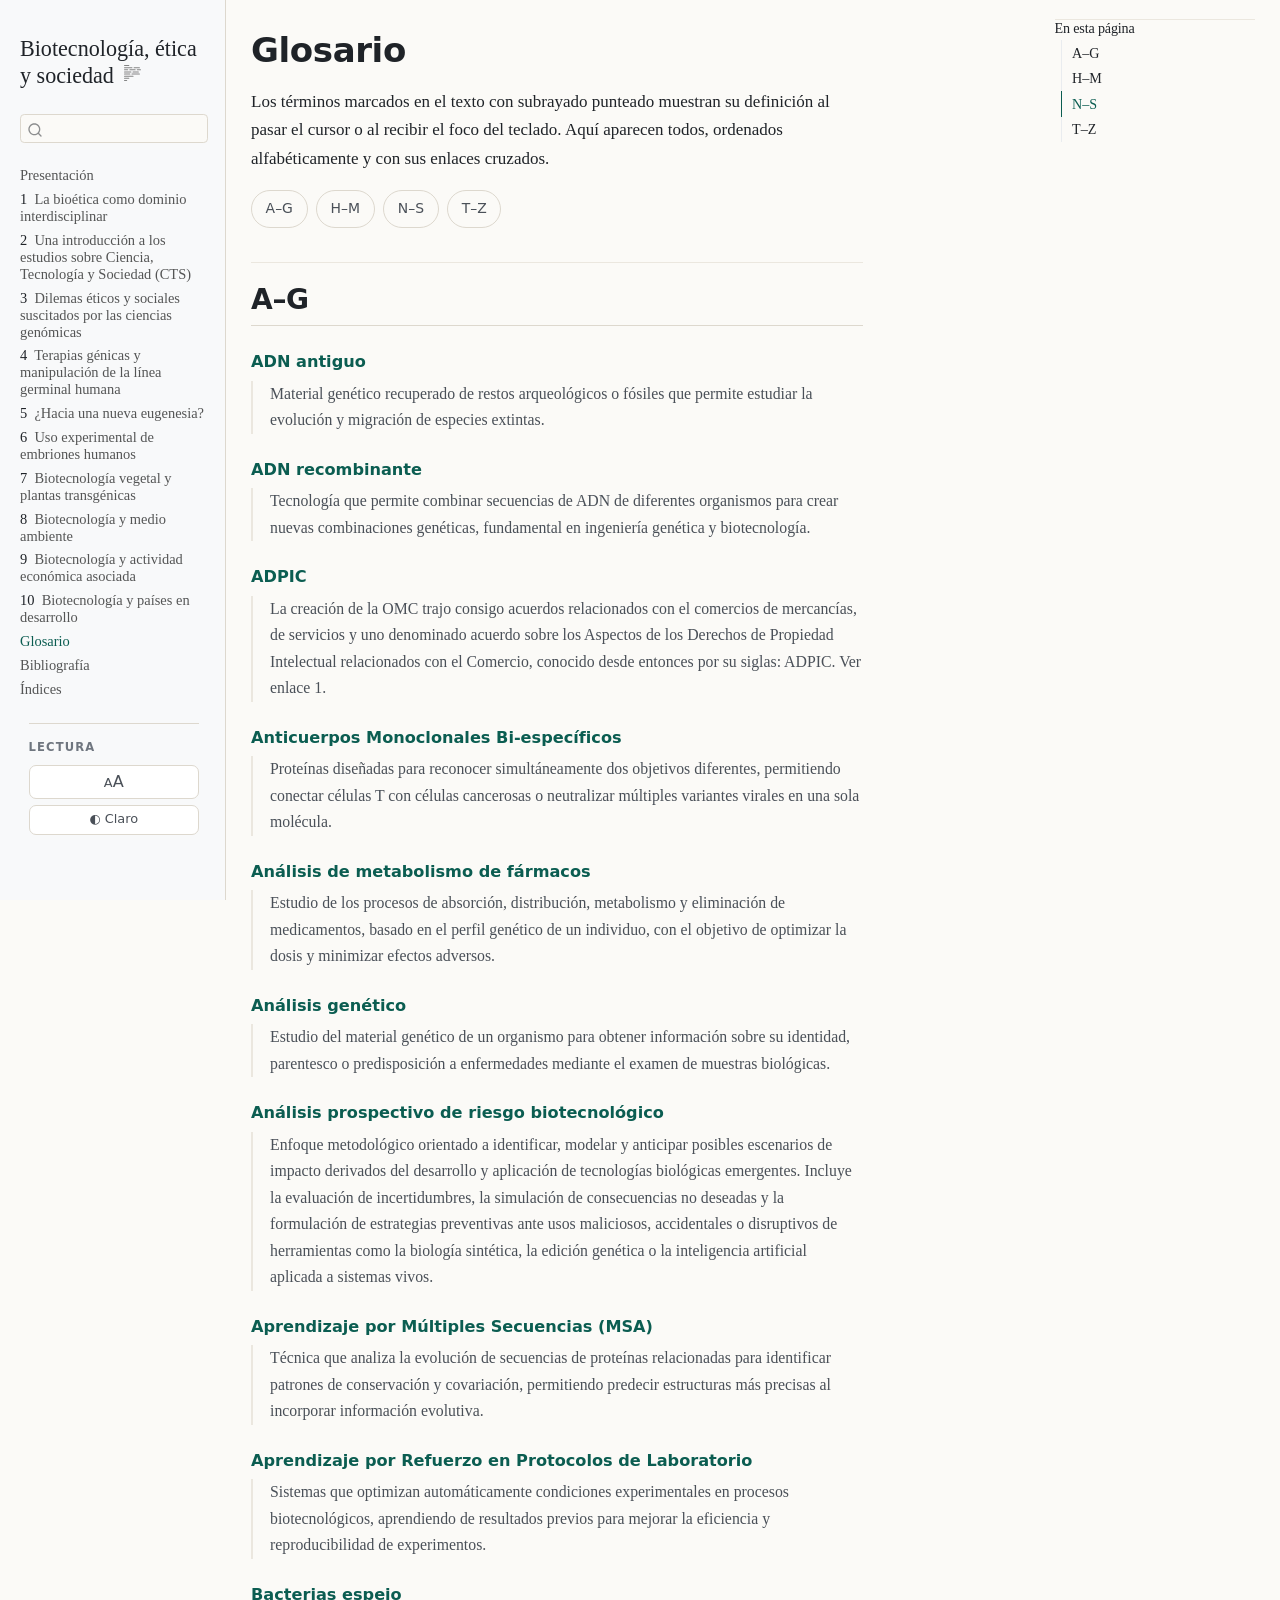
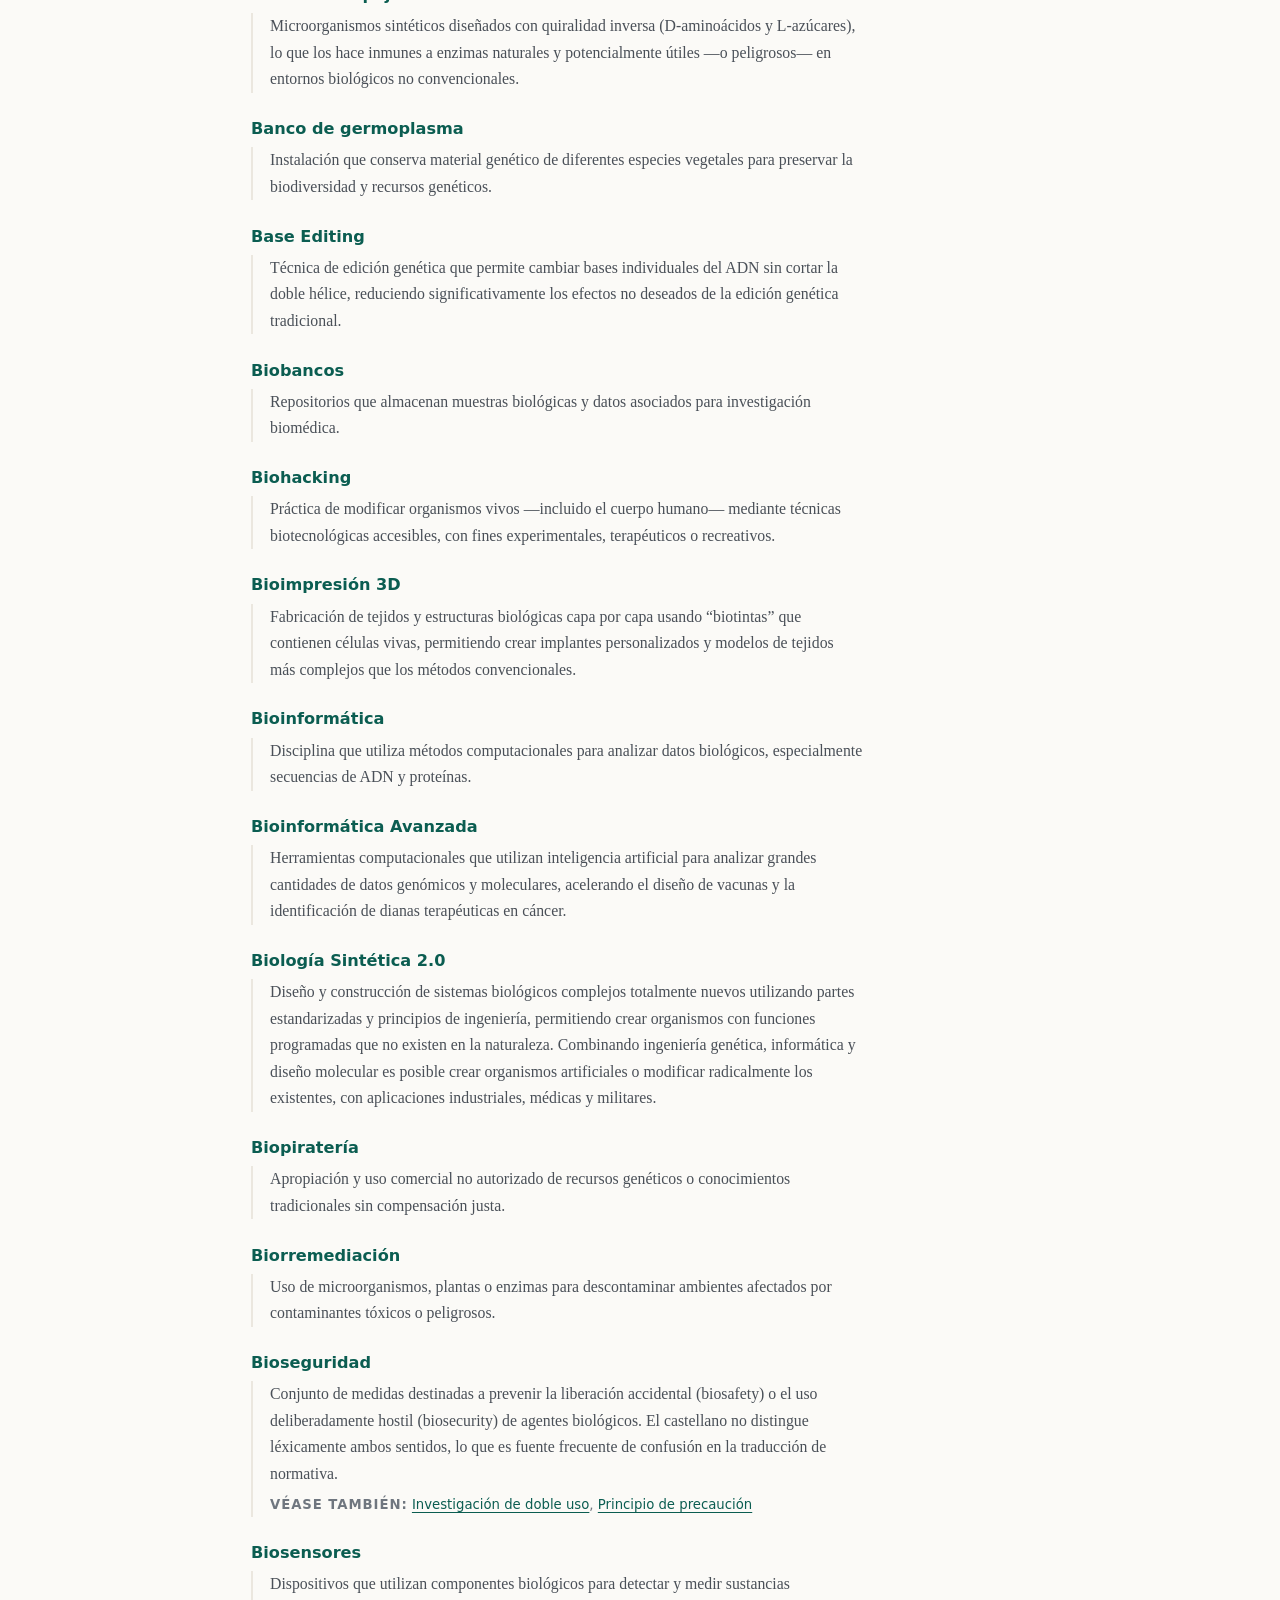
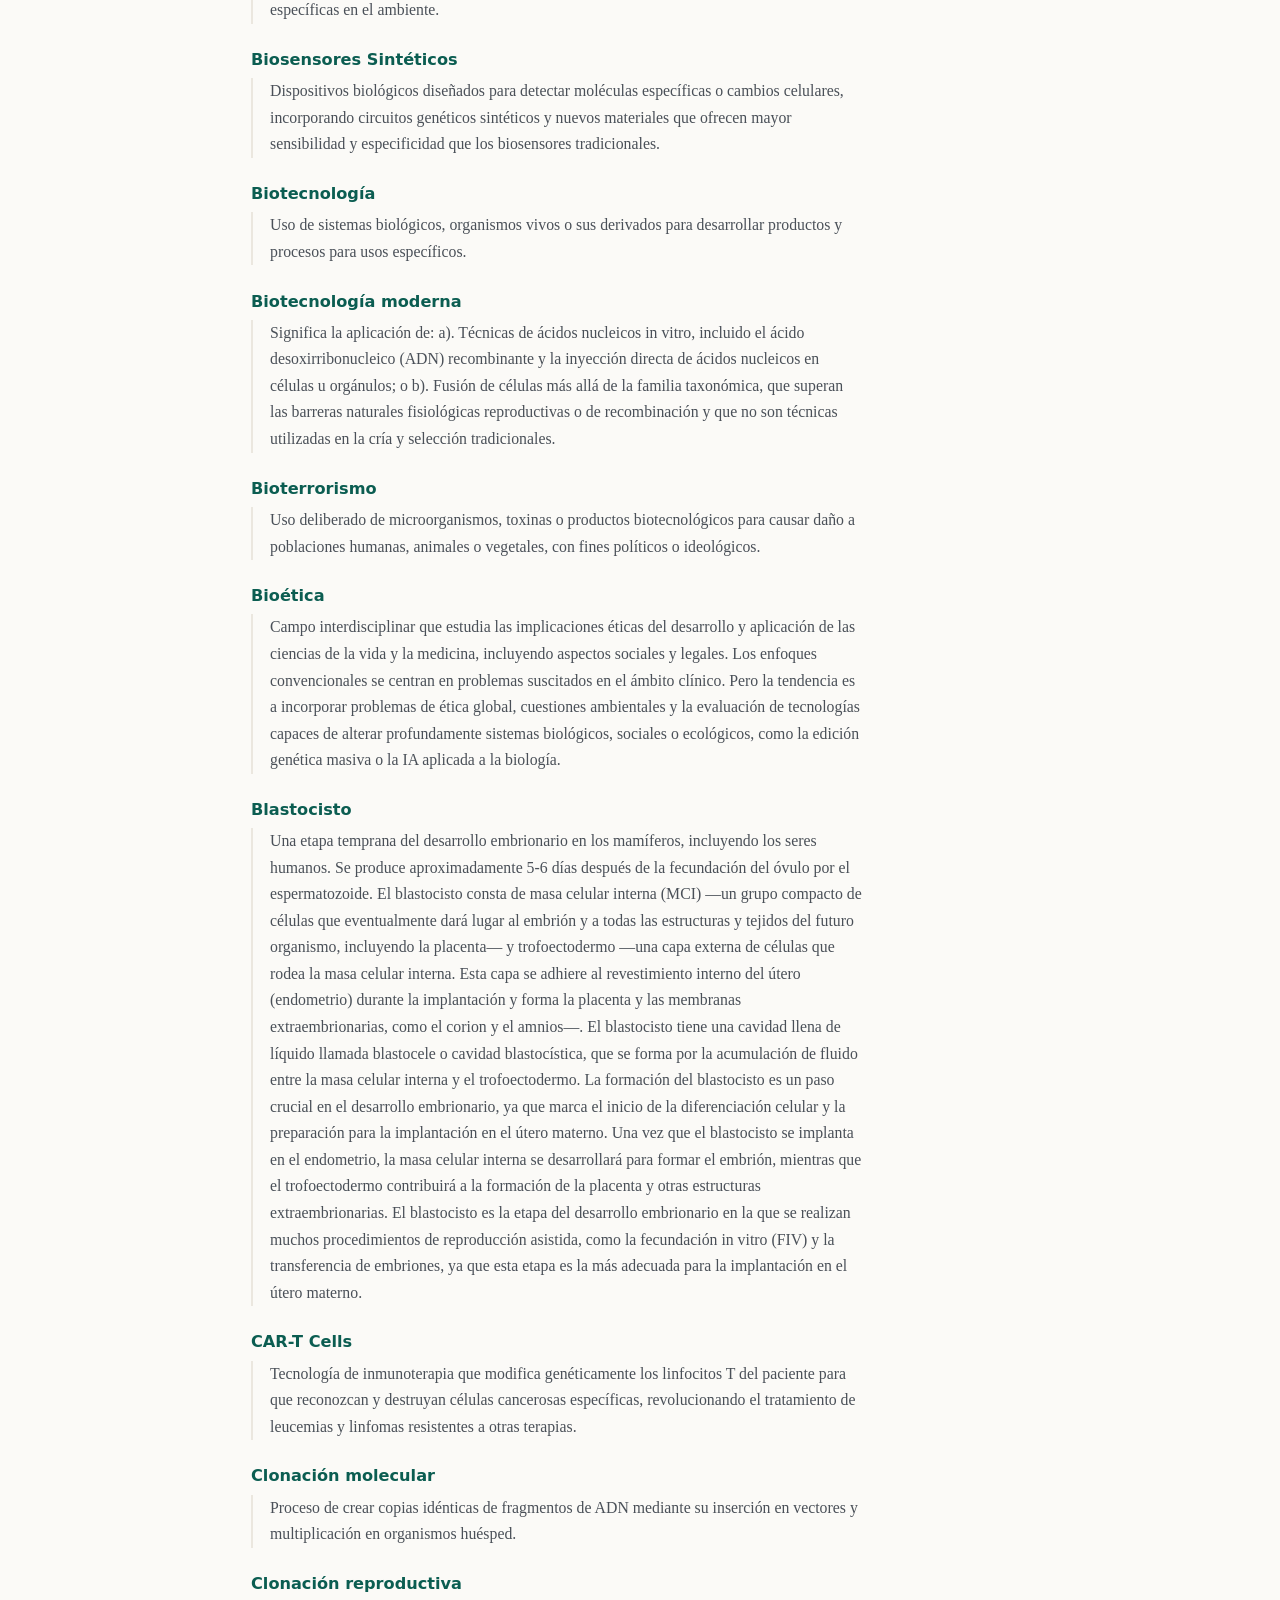
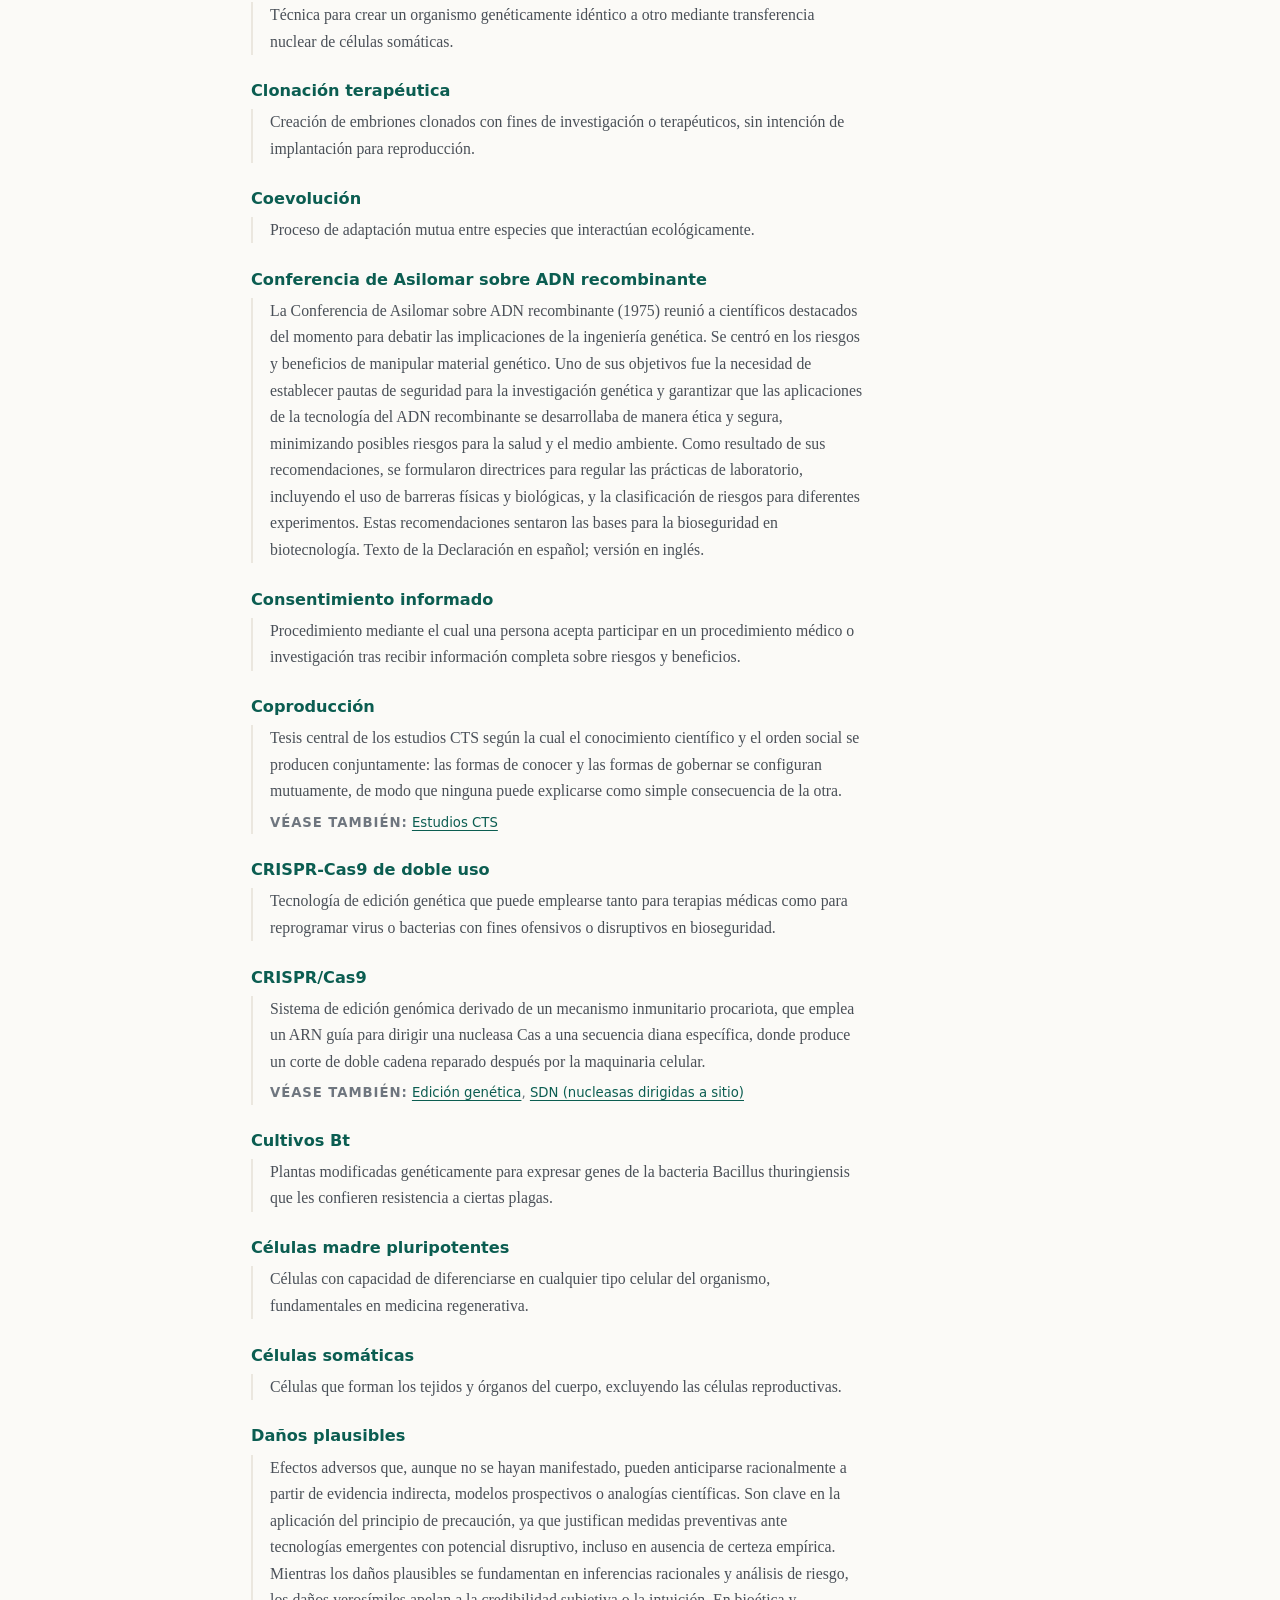
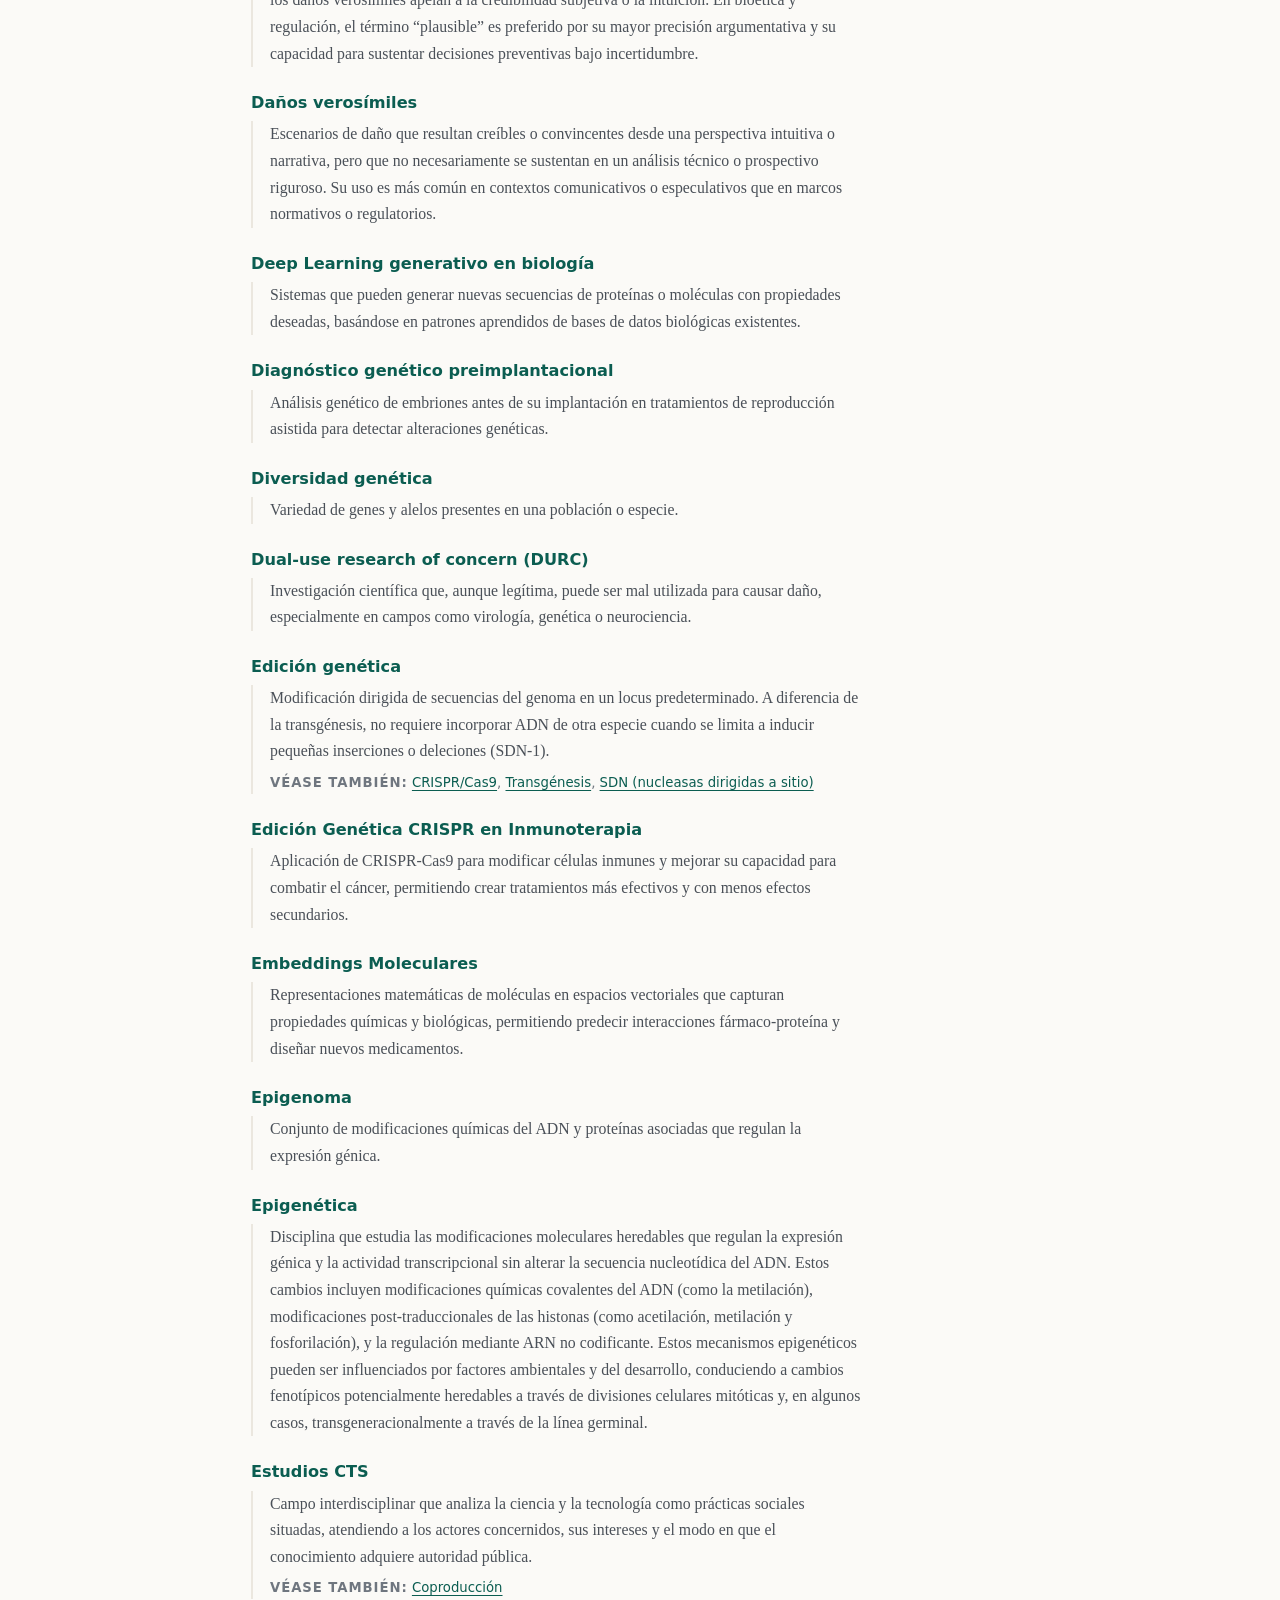
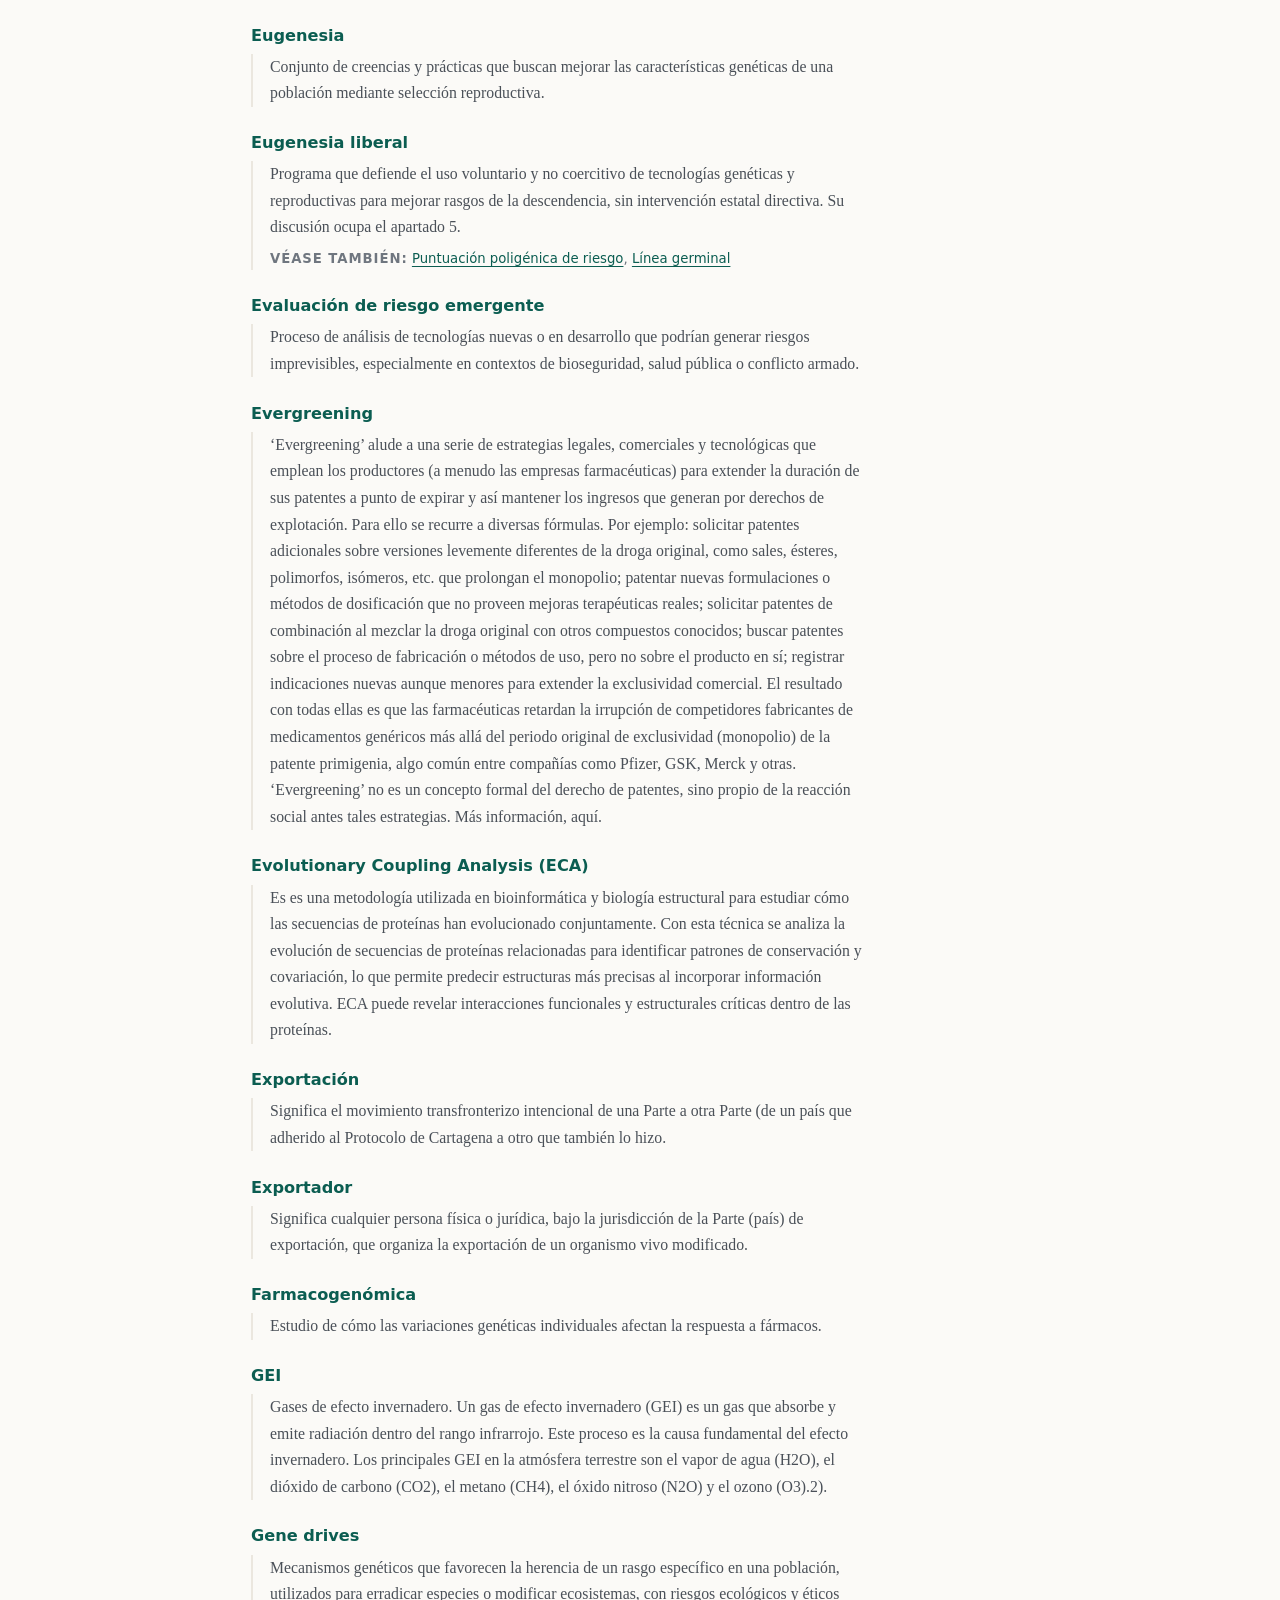
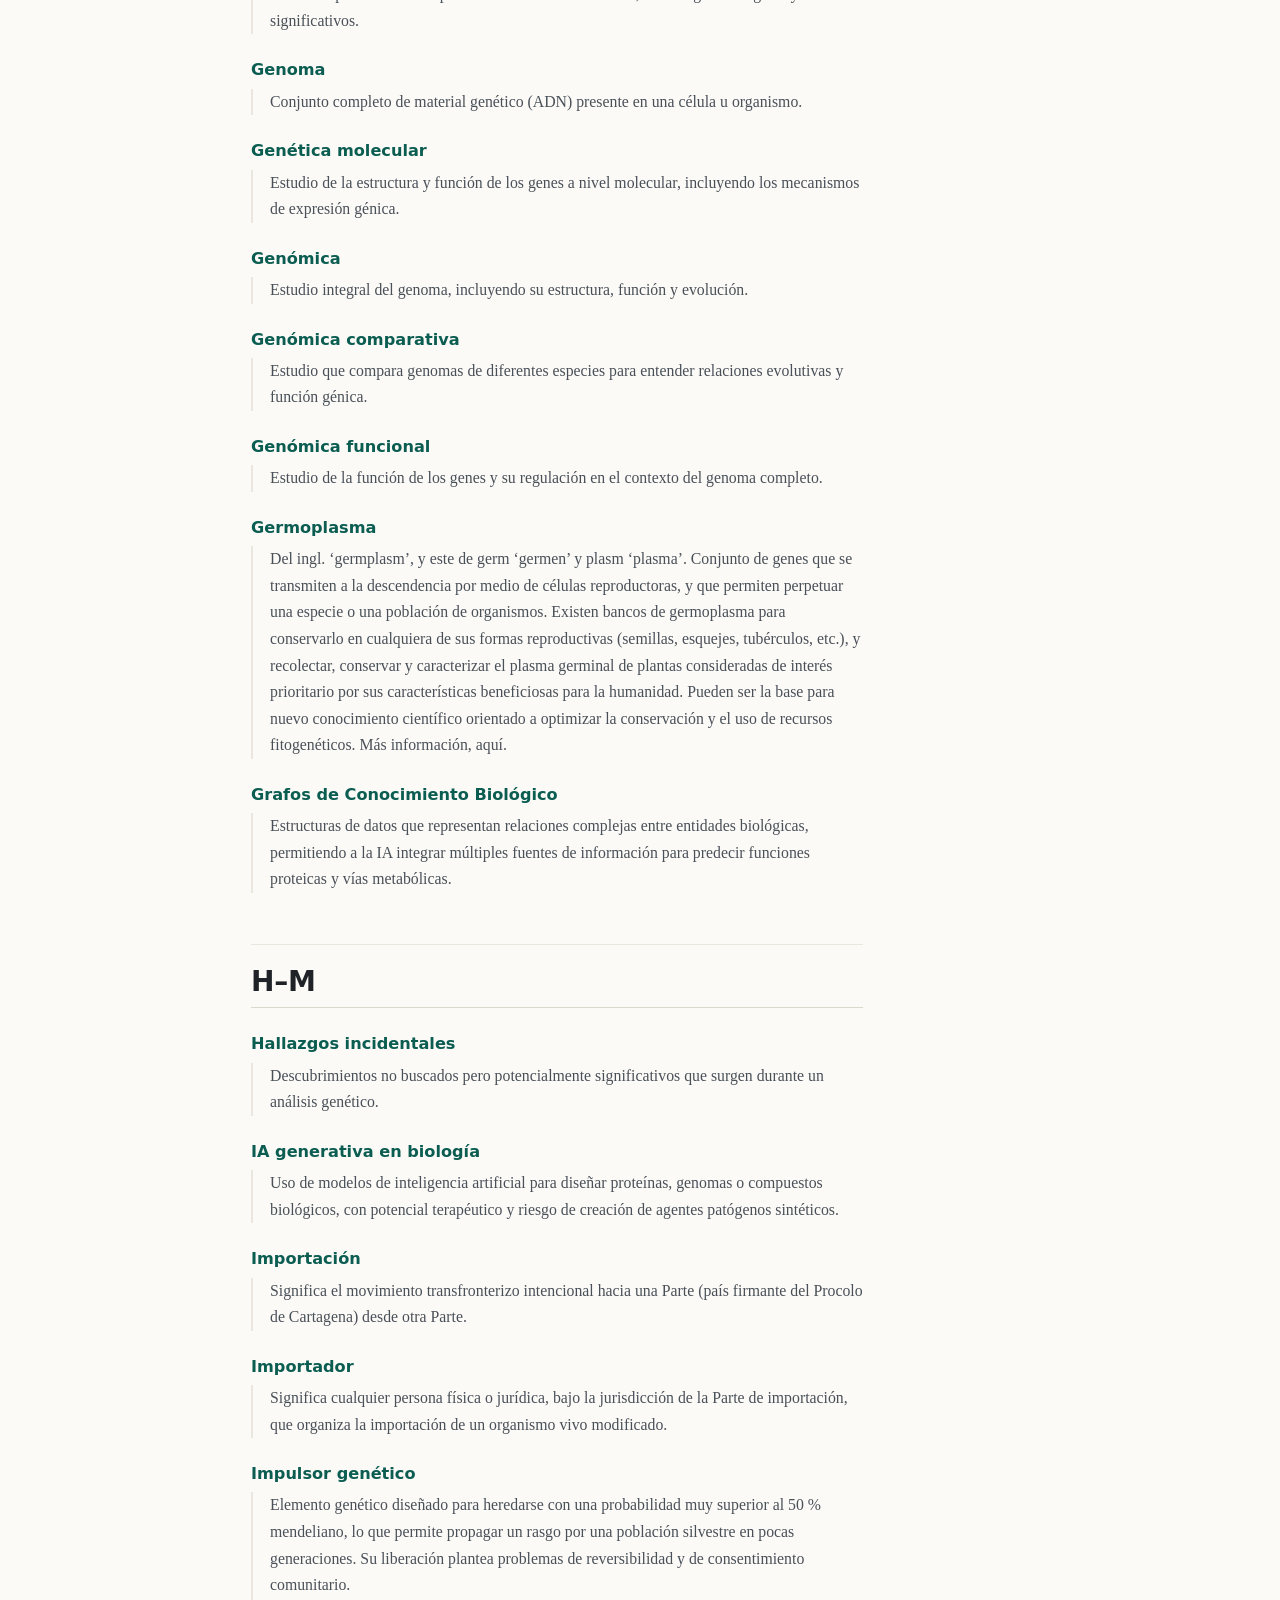
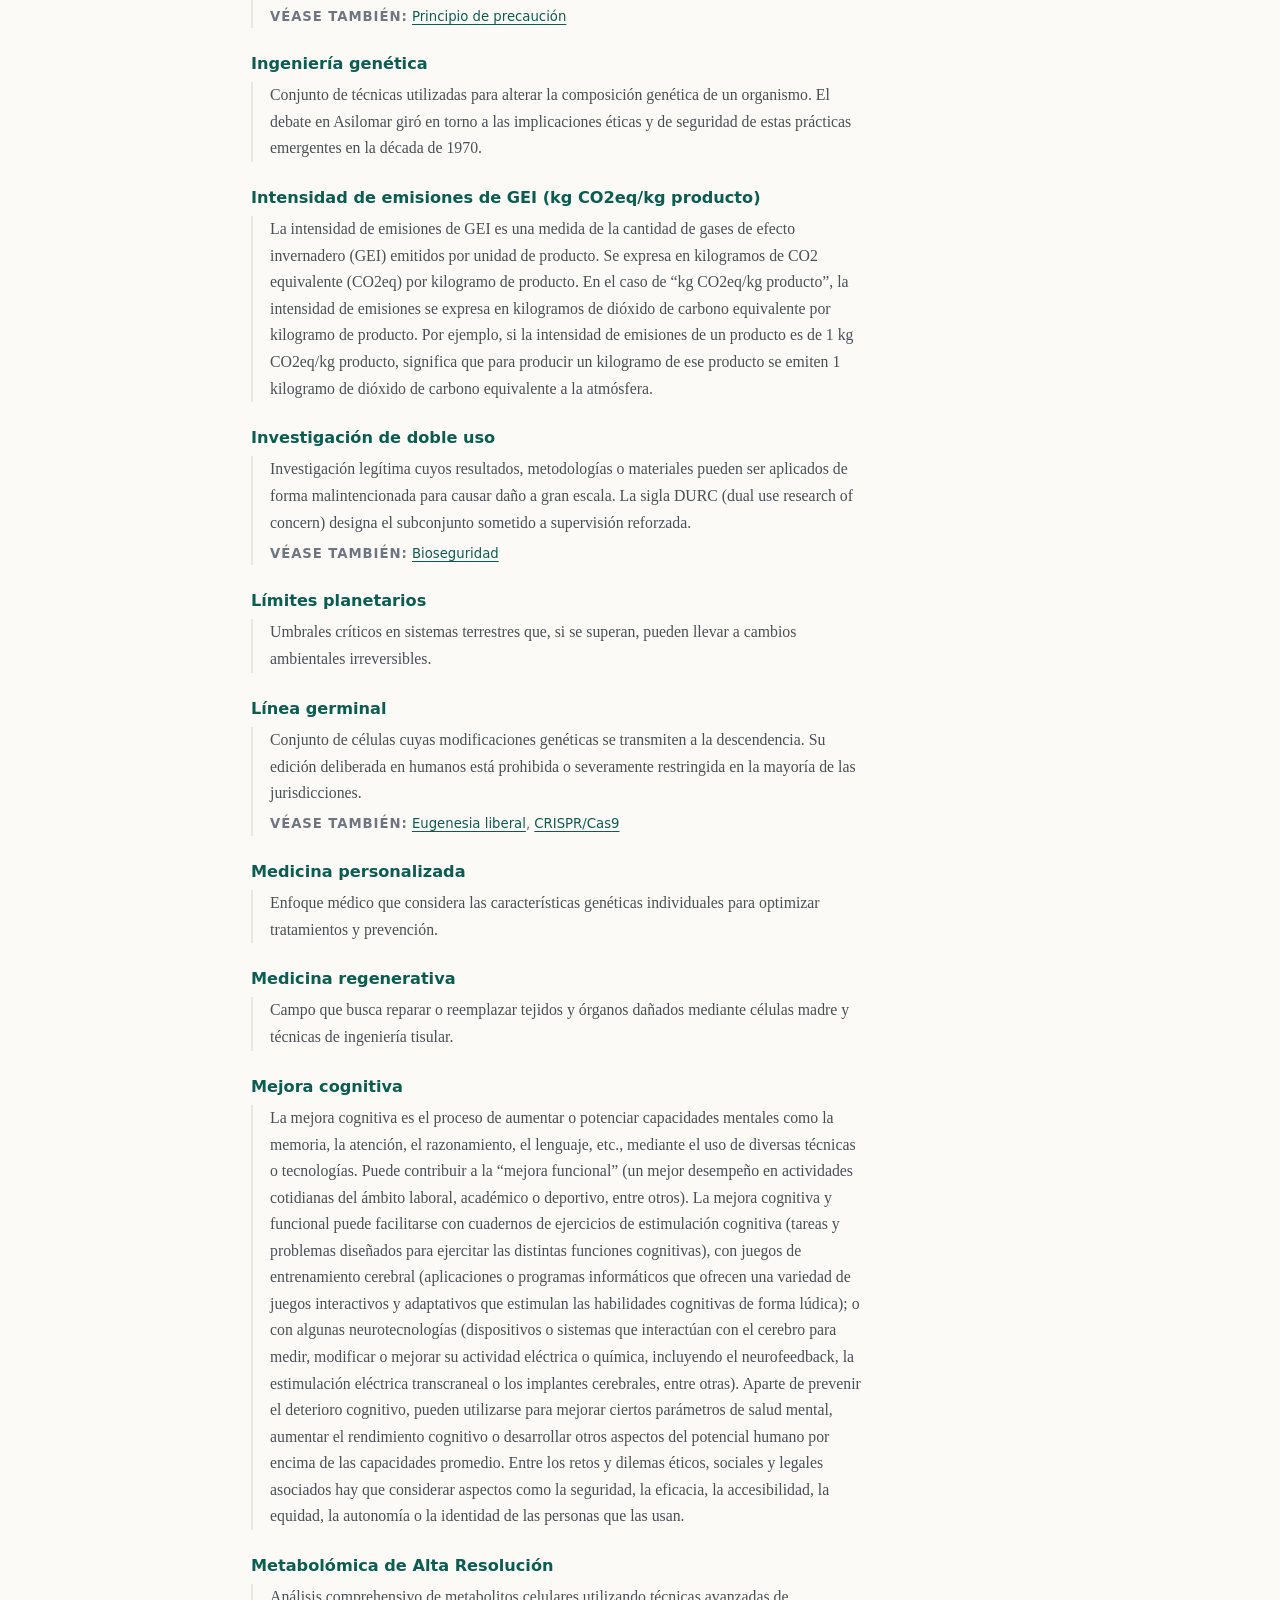
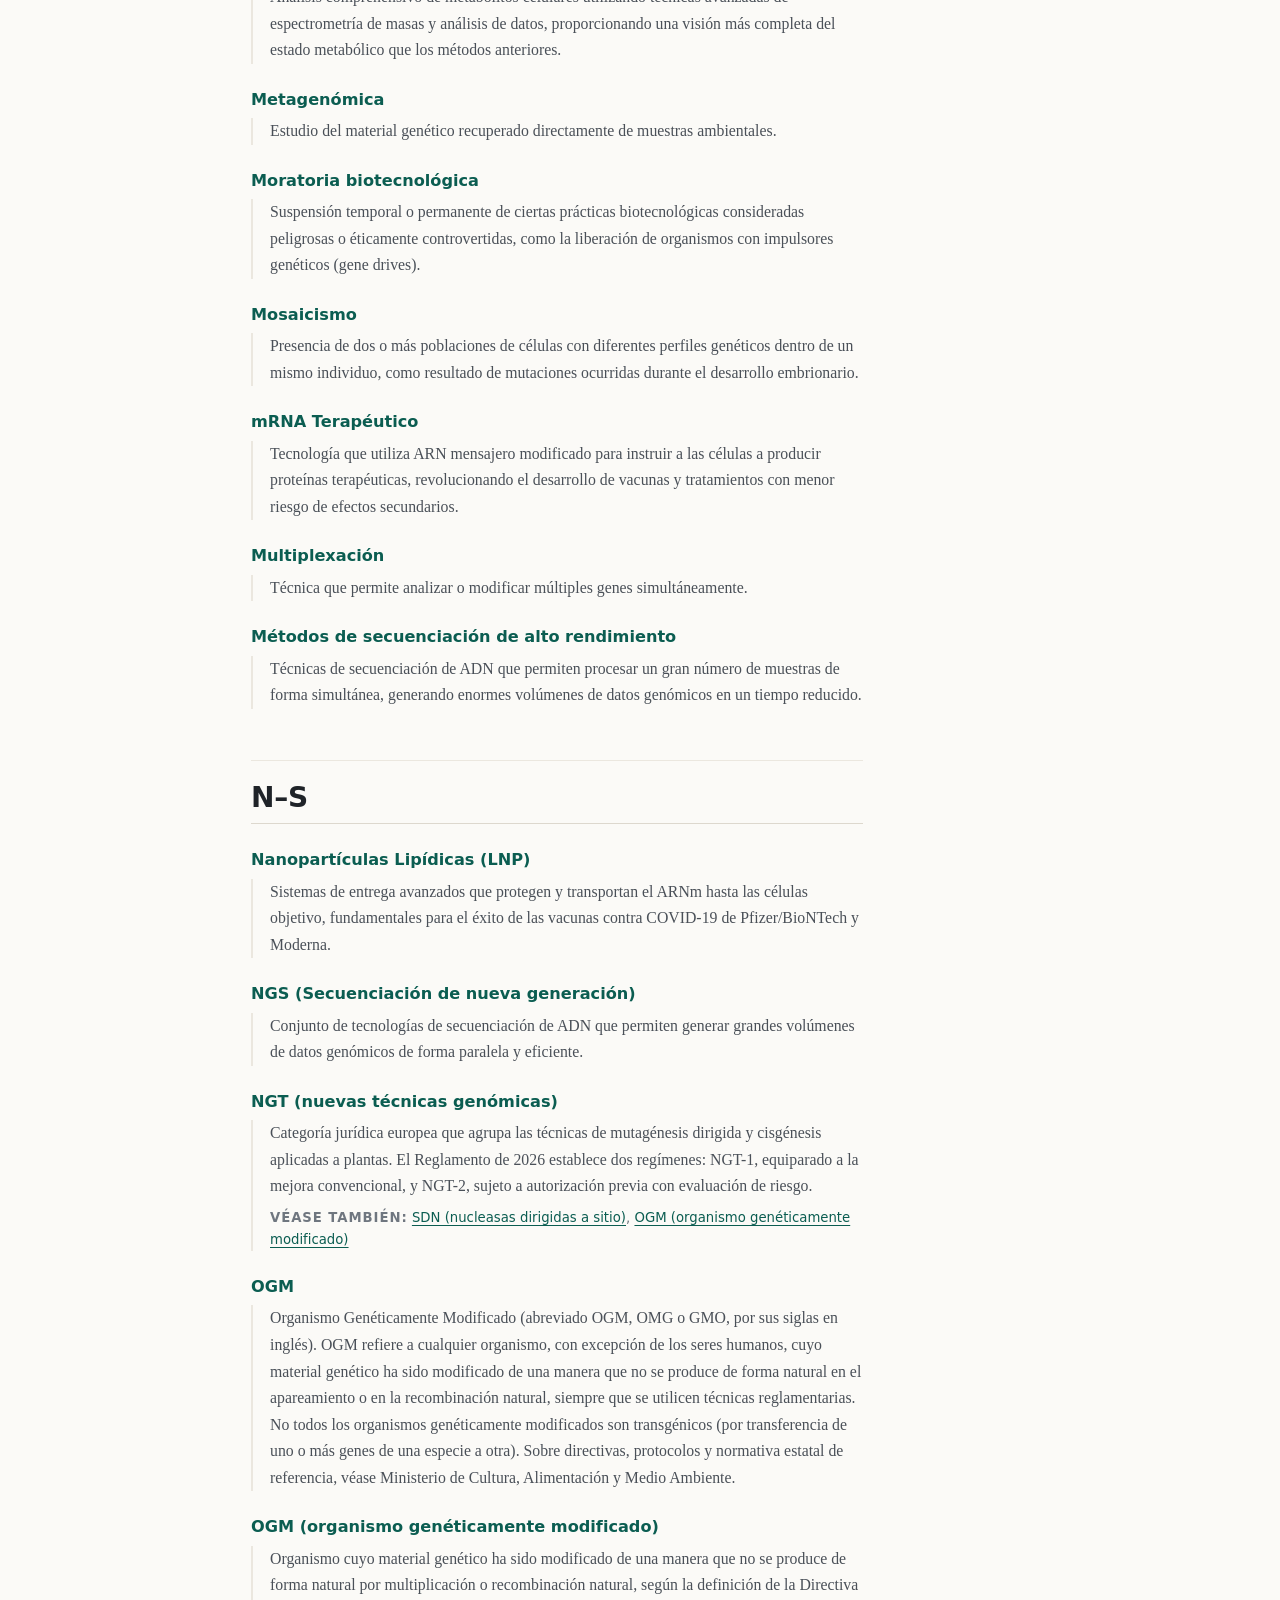
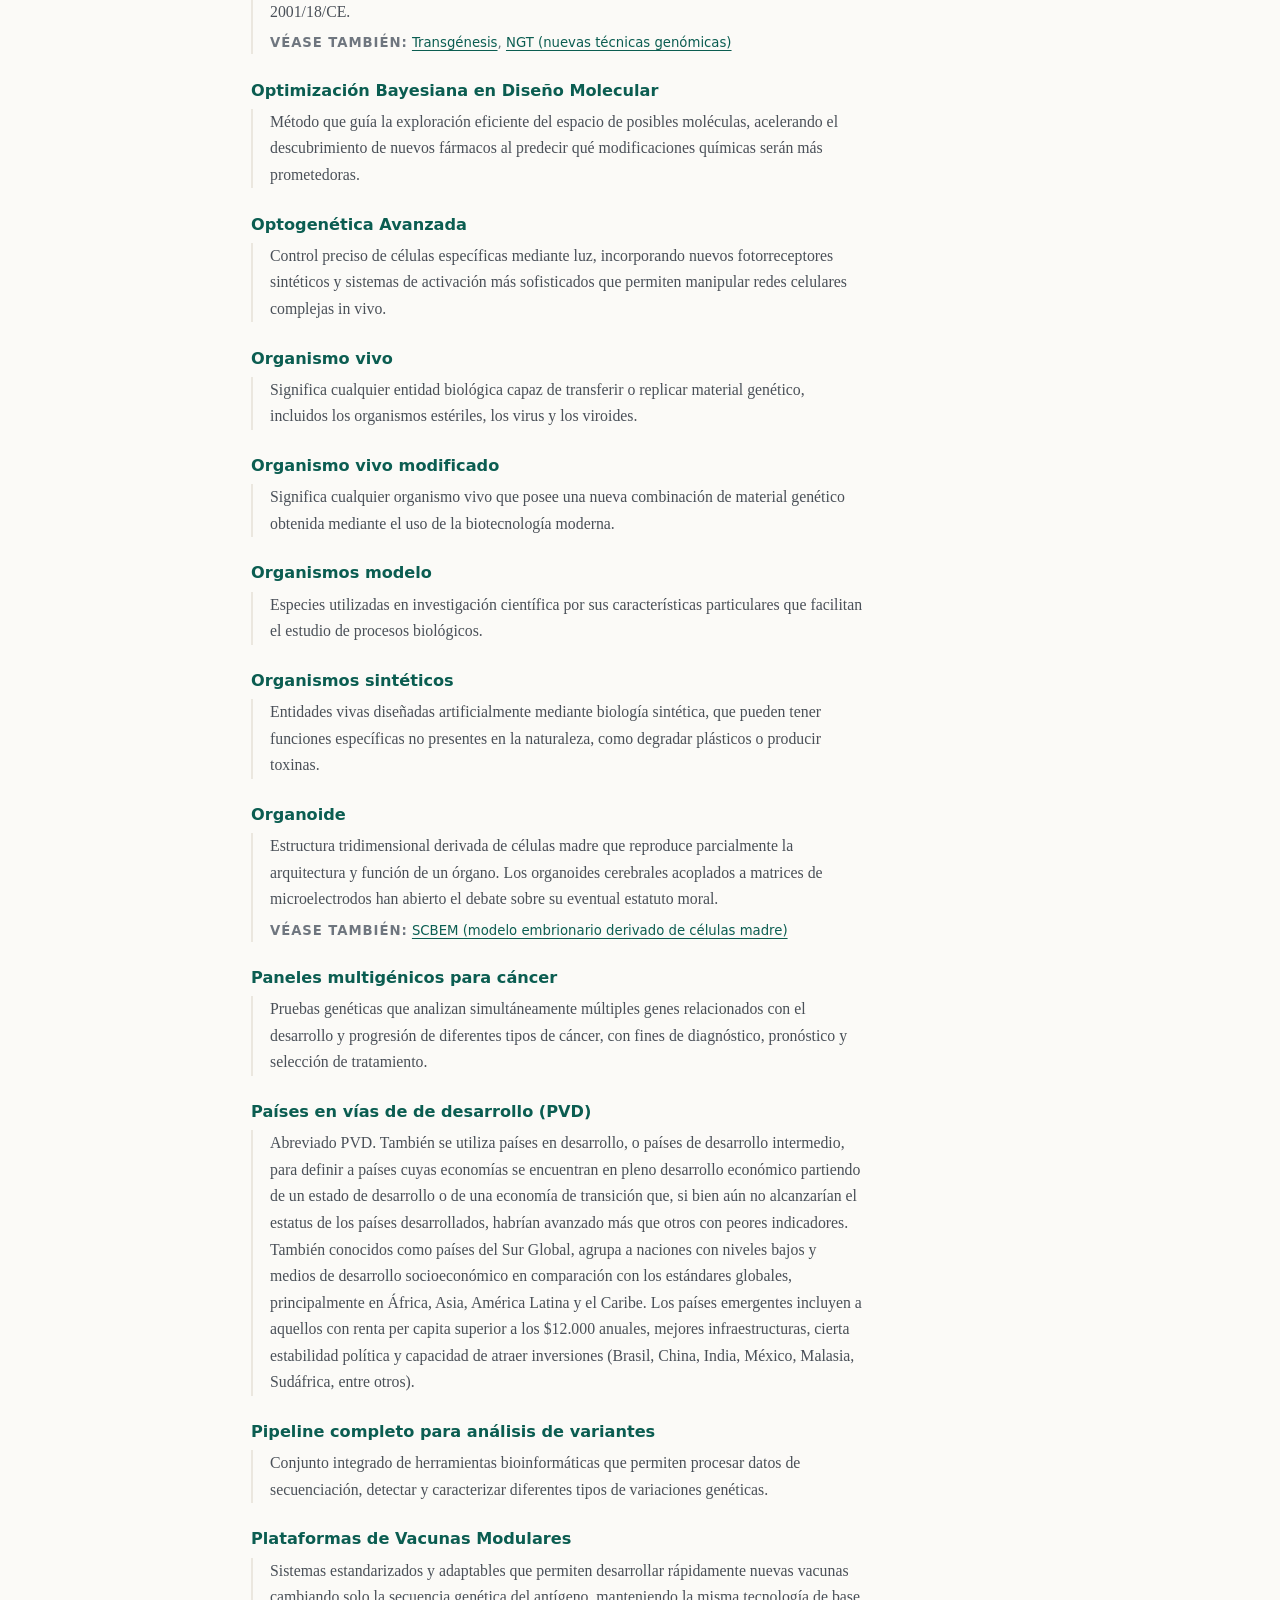
==== 11-glosario.html @ 0b2d71f5 "Add files via upload" ====
<!DOCTYPE html>
<html xmlns="http://www.w3.org/1999/xhtml" lang="es" xml:lang="es"><head>

<meta charset="utf-8">
<meta name="generator" content="quarto-1.8.27">

<meta name="viewport" content="width=device-width, initial-scale=1.0, user-scalable=yes">


<title>Glosario – Biotecnología, ética y sociedad</title>
<style>
code{white-space: pre-wrap;}
span.smallcaps{font-variant: small-caps;}
div.columns{display: flex; gap: min(4vw, 1.5em);}
div.column{flex: auto; overflow-x: auto;}
div.hanging-indent{margin-left: 1.5em; text-indent: -1.5em;}
ul.task-list{list-style: none;}
ul.task-list li input[type="checkbox"] {
  width: 0.8em;
  margin: 0 0.8em 0.2em -1em; /* quarto-specific, see https://github.com/quarto-dev/quarto-cli/issues/4556 */ 
  vertical-align: middle;
}
</style>


<script src="site_libs/quarto-nav/quarto-nav.js"></script>
<script src="site_libs/quarto-nav/headroom.min.js"></script>
<script src="site_libs/clipboard/clipboard.min.js"></script>
<script src="site_libs/quarto-search/autocomplete.umd.js"></script>
<script src="site_libs/quarto-search/fuse.min.js"></script>
<script src="site_libs/quarto-search/quarto-search.js"></script>
<meta name="quarto:offset" content="./">
<link href="./12-bibliografia.html" rel="next">
<link href="./10-paises-desarrollo.html" rel="prev">
<link href="./img/portada.svg" rel="icon" type="image/svg+xml">
<script src="site_libs/quarto-html/quarto.js" type="module"></script>
<script src="site_libs/quarto-html/tabsets/tabsets.js" type="module"></script>
<script src="site_libs/quarto-html/axe/axe-check.js" type="module"></script>
<script src="site_libs/quarto-html/popper.min.js"></script>
<script src="site_libs/quarto-html/tippy.umd.min.js"></script>
<script src="site_libs/quarto-html/anchor.min.js"></script>
<link href="site_libs/quarto-html/tippy.css" rel="stylesheet">
<link href="site_libs/quarto-html/quarto-syntax-highlighting-734bfe885269c4a88ff10b7879bcf292.css" rel="stylesheet" id="quarto-text-highlighting-styles">
<script src="site_libs/bootstrap/bootstrap.min.js"></script>
<link href="site_libs/bootstrap/bootstrap-icons.css" rel="stylesheet">
<link href="site_libs/bootstrap/bootstrap-d90cffeb84e22bdc7cc335a90e736fee.min.css" rel="stylesheet" append-hash="true" id="quarto-bootstrap" data-mode="light">
<script id="quarto-search-options" type="application/json">{
  "location": "sidebar",
  "copy-button": false,
  "collapse-after": 3,
  "panel-placement": "start",
  "type": "textbox",
  "limit": 50,
  "keyboard-shortcut": [
    "f",
    "/",
    "s"
  ],
  "show-item-context": false,
  "language": {
    "search-no-results-text": "No se han encontrado resultados",
    "search-matching-documents-text": "documentos encontrados",
    "search-copy-link-title": "Copiar el enlace en la búsqueda",
    "search-hide-matches-text": "Ocultar resultados adicionales",
    "search-more-match-text": "resultado adicional en este documento",
    "search-more-matches-text": "resultados adicionales en este documento",
    "search-clear-button-title": "Borrar",
    "search-text-placeholder": "",
    "search-detached-cancel-button-title": "Cancelar",
    "search-submit-button-title": "Enviar",
    "search-label": "Buscar"
  }
}</script>
<style>html{ scroll-behavior: smooth; }</style>
<meta name="description" content="Monografía técnica sobre biotecnología, ética y sociedad para estudiantes del Máster Universitario en Biotecnología.">
<meta name="color-scheme" content="light dark">


</head>

<body class="nav-sidebar docked quarto-light">

<div id="quarto-search-results"></div>
  <header id="quarto-header" class="headroom fixed-top">
  <nav class="quarto-secondary-nav">
    <div class="container-fluid d-flex">
      <button type="button" class="quarto-btn-toggle btn" data-bs-toggle="collapse" role="button" data-bs-target=".quarto-sidebar-collapse-item" aria-controls="quarto-sidebar" aria-expanded="false" aria-label="Alternar barra lateral" onclick="if (window.quartoToggleHeadroom) { window.quartoToggleHeadroom(); }">
        <i class="bi bi-layout-text-sidebar-reverse"></i>
      </button>
        <nav class="quarto-page-breadcrumbs" aria-label="breadcrumb"><ol class="breadcrumb"><li class="breadcrumb-item"><a href="./11-glosario.html">Glosario</a></li></ol></nav>
        <a class="flex-grow-1" role="navigation" data-bs-toggle="collapse" data-bs-target=".quarto-sidebar-collapse-item" aria-controls="quarto-sidebar" aria-expanded="false" aria-label="Alternar barra lateral" onclick="if (window.quartoToggleHeadroom) { window.quartoToggleHeadroom(); }">      
        </a>
      <button type="button" class="btn quarto-search-button" aria-label="Buscar" onclick="window.quartoOpenSearch();">
        <i class="bi bi-search"></i>
      </button>
    </div>
  </nav>
</header>
<!-- content -->
<div id="quarto-content" class="quarto-container page-columns page-rows-contents page-layout-article">
<!-- sidebar -->
  <nav id="quarto-sidebar" class="sidebar collapse collapse-horizontal quarto-sidebar-collapse-item sidebar-navigation docked overflow-auto">
    <div class="pt-lg-2 mt-2 text-left sidebar-header">
    <div class="sidebar-title mb-0 py-0">
      <a href="./">Biotecnología, ética y sociedad</a> 
        <div class="sidebar-tools-main">
  <a href="" class="quarto-reader-toggle quarto-navigation-tool px-1" onclick="window.quartoToggleReader(); return false;" title="Alternar modo lector">
  <div class="quarto-reader-toggle-btn">
  <i class="bi"></i>
  </div>
</a>
</div>
    </div>
      </div>
        <div class="mt-2 flex-shrink-0 align-items-center">
        <div class="sidebar-search">
        <div id="quarto-search" class="" title="Buscar"></div>
        </div>
        </div>
    <div class="sidebar-menu-container"> 
    <ul class="list-unstyled mt-1">
        <li class="sidebar-item">
  <div class="sidebar-item-container"> 
  <a href="./index.html" class="sidebar-item-text sidebar-link">
 <span class="menu-text">Presentación</span></a>
  </div>
</li>
        <li class="sidebar-item">
  <div class="sidebar-item-container"> 
  <a href="./01-bioetica.html" class="sidebar-item-text sidebar-link">
 <span class="menu-text"><span class="chapter-number">1</span>&nbsp; <span class="chapter-title">La bioética como dominio interdisciplinar</span></span></a>
  </div>
</li>
        <li class="sidebar-item">
  <div class="sidebar-item-container"> 
  <a href="./02-cts.html" class="sidebar-item-text sidebar-link">
 <span class="menu-text"><span class="chapter-number">2</span>&nbsp; <span class="chapter-title">Una introducción a los estudios sobre Ciencia, Tecnología y Sociedad (CTS)</span></span></a>
  </div>
</li>
        <li class="sidebar-item">
  <div class="sidebar-item-container"> 
  <a href="./03-genomica.html" class="sidebar-item-text sidebar-link">
 <span class="menu-text"><span class="chapter-number">3</span>&nbsp; <span class="chapter-title">Dilemas éticos y sociales suscitados por las ciencias genómicas</span></span></a>
  </div>
</li>
        <li class="sidebar-item">
  <div class="sidebar-item-container"> 
  <a href="./04-terapias-genicas.html" class="sidebar-item-text sidebar-link">
 <span class="menu-text"><span class="chapter-number">4</span>&nbsp; <span class="chapter-title">Terapias génicas y manipulación de la línea germinal humana</span></span></a>
  </div>
</li>
        <li class="sidebar-item">
  <div class="sidebar-item-container"> 
  <a href="./05-eugenesia.html" class="sidebar-item-text sidebar-link">
 <span class="menu-text"><span class="chapter-number">5</span>&nbsp; <span class="chapter-title">¿Hacia una nueva eugenesia?</span></span></a>
  </div>
</li>
        <li class="sidebar-item">
  <div class="sidebar-item-container"> 
  <a href="./06-embriones.html" class="sidebar-item-text sidebar-link">
 <span class="menu-text"><span class="chapter-number">6</span>&nbsp; <span class="chapter-title">Uso experimental de embriones humanos</span></span></a>
  </div>
</li>
        <li class="sidebar-item">
  <div class="sidebar-item-container"> 
  <a href="./07-vegetal.html" class="sidebar-item-text sidebar-link">
 <span class="menu-text"><span class="chapter-number">7</span>&nbsp; <span class="chapter-title">Biotecnología vegetal y plantas transgénicas</span></span></a>
  </div>
</li>
        <li class="sidebar-item">
  <div class="sidebar-item-container"> 
  <a href="./08-medio-ambiente.html" class="sidebar-item-text sidebar-link">
 <span class="menu-text"><span class="chapter-number">8</span>&nbsp; <span class="chapter-title">Biotecnología y medio ambiente</span></span></a>
  </div>
</li>
        <li class="sidebar-item">
  <div class="sidebar-item-container"> 
  <a href="./09-economia.html" class="sidebar-item-text sidebar-link">
 <span class="menu-text"><span class="chapter-number">9</span>&nbsp; <span class="chapter-title">Biotecnología y actividad económica asociada</span></span></a>
  </div>
</li>
        <li class="sidebar-item">
  <div class="sidebar-item-container"> 
  <a href="./10-paises-desarrollo.html" class="sidebar-item-text sidebar-link">
 <span class="menu-text"><span class="chapter-number">10</span>&nbsp; <span class="chapter-title">Biotecnología y países en desarrollo</span></span></a>
  </div>
</li>
        <li class="sidebar-item">
  <div class="sidebar-item-container"> 
  <a href="./11-glosario.html" class="sidebar-item-text sidebar-link active">
 <span class="menu-text">Glosario</span></a>
  </div>
</li>
        <li class="sidebar-item">
  <div class="sidebar-item-container"> 
  <a href="./12-bibliografia.html" class="sidebar-item-text sidebar-link">
 <span class="menu-text">Bibliografía</span></a>
  </div>
</li>
        <li class="sidebar-item">
  <div class="sidebar-item-container"> 
  <a href="./13-indices.html" class="sidebar-item-text sidebar-link">
 <span class="menu-text">Índices</span></a>
  </div>
</li>
    </ul>
    </div>
</nav>
<div id="quarto-sidebar-glass" class="quarto-sidebar-collapse-item" data-bs-toggle="collapse" data-bs-target=".quarto-sidebar-collapse-item"></div>
<!-- margin-sidebar -->
    <div id="quarto-margin-sidebar" class="sidebar margin-sidebar">
        <nav id="TOC" role="doc-toc" class="toc-active">
    <h2 id="toc-title">En esta página</h2>
   
  <ul>
  <li><a href="#glos-A-G" id="toc-glos-A-G" class="nav-link active" data-scroll-target="#glos-A-G">A–G</a></li>
  <li><a href="#glos-H-M" id="toc-glos-H-M" class="nav-link" data-scroll-target="#glos-H-M">H–M</a></li>
  <li><a href="#glos-N-S" id="toc-glos-N-S" class="nav-link" data-scroll-target="#glos-N-S">N–S</a></li>
  <li><a href="#glos-T-Z" id="toc-glos-T-Z" class="nav-link" data-scroll-target="#glos-T-Z">T–Z</a></li>
  </ul>
</nav>
    </div>
<!-- main -->
<main class="content" id="quarto-document-content">

<header id="title-block-header" class="quarto-title-block default">
<div class="quarto-title">
<h1 class="title"><span id="sec-glosario" class="quarto-section-identifier">Glosario</span></h1>
</div>



<div class="quarto-title-meta">

    
  
    
  </div>
  


</header>


<p>Los términos marcados en el texto con subrayado punteado muestran su definición al pasar el cursor o al recibir el foco del teclado. Aquí aparecen todos, ordenados alfabéticamente y con sus enlaces cruzados.</p>
<nav class="glosario-nav" aria-label="Índice alfabético del glosario"><a href="#glos-A-G">A–G</a><a href="#glos-H-M">H–M</a><a href="#glos-N-S">N–S</a><a href="#glos-T-Z">T–Z</a></nav>
<section id="glos-A-G" class="level2 unnumbered">
<h2 class="unnumbered anchored" data-anchor-id="glos-A-G">A–G</h2>
<dl class="glosario-lista"><dt id="glos-adn-antiguo">ADN antiguo</dt><dd id="gloss-def-adn-antiguo">Material genético recuperado de restos arqueológicos o fósiles que
permite estudiar la evolución y migración de especies extintas.</dd><dt id="glos-adn-recombinante">ADN recombinante</dt><dd id="gloss-def-adn-recombinante">Tecnología que permite combinar secuencias de ADN de diferentes
organismos para crear nuevas combinaciones genéticas, fundamental en
ingeniería genética y biotecnología.</dd><dt id="glos-adpic">ADPIC</dt><dd id="gloss-def-adpic">La creación de la OMC trajo consigo acuerdos relacionados con el
comercios de mercancías, de servicios y uno denominado acuerdo sobre los
Aspectos de los Derechos de Propiedad Intelectual relacionados con el
Comercio, conocido desde entonces por su siglas: ADPIC. Ver enlace
1.</dd><dt id="glos-anticuerpos-monoclonales-bi-especificos">Anticuerpos Monoclonales Bi-específicos</dt><dd id="gloss-def-anticuerpos-monoclonales-bi-especificos">Proteínas diseñadas para reconocer simultáneamente dos objetivos
diferentes, permitiendo conectar células T con células cancerosas o
neutralizar múltiples variantes virales en una sola molécula.</dd><dt id="glos-analisis-de-metabolismo-de">Análisis de metabolismo de fármacos</dt><dd id="gloss-def-analisis-de-metabolismo-de">Estudio de los procesos de absorción, distribución, metabolismo y
eliminación de medicamentos, basado en el perfil genético de un
individuo, con el objetivo de optimizar la dosis y minimizar efectos
adversos.</dd><dt id="glos-analisis-genetico">Análisis genético</dt><dd id="gloss-def-analisis-genetico">Estudio del material genético de un organismo para obtener
información sobre su identidad, parentesco o predisposición a
enfermedades mediante el examen de muestras biológicas.</dd><dt id="glos-analisis-prospectivo-de-riesgo">Análisis prospectivo de riesgo biotecnológico</dt><dd id="gloss-def-analisis-prospectivo-de-riesgo">Enfoque metodológico orientado a identificar, modelar y anticipar
posibles escenarios de impacto derivados del desarrollo y aplicación de
tecnologías biológicas emergentes. Incluye la evaluación de
incertidumbres, la simulación de consecuencias no deseadas y la
formulación de estrategias preventivas ante usos maliciosos,
accidentales o disruptivos de herramientas como la biología sintética,
la edición genética o la inteligencia artificial aplicada a sistemas
vivos.</dd><dt id="glos-aprendizaje-por-multiples-secuencias">Aprendizaje por Múltiples Secuencias (MSA)</dt><dd id="gloss-def-aprendizaje-por-multiples-secuencias">Técnica que analiza la evolución de secuencias de proteínas
relacionadas para identificar patrones de conservación y covariación,
permitiendo predecir estructuras más precisas al incorporar información
evolutiva.</dd><dt id="glos-aprendizaje-por-refuerzo-en">Aprendizaje por Refuerzo en Protocolos de Laboratorio</dt><dd id="gloss-def-aprendizaje-por-refuerzo-en">Sistemas que optimizan automáticamente condiciones experimentales en
procesos biotecnológicos, aprendiendo de resultados previos para mejorar
la eficiencia y reproducibilidad de experimentos.</dd><dt id="glos-bacterias-espejo">Bacterias espejo</dt><dd id="gloss-def-bacterias-espejo">Microorganismos sintéticos diseñados con quiralidad inversa
(D-aminoácidos y L-azúcares), lo que los hace inmunes a enzimas
naturales y potencialmente útiles —o peligrosos— en entornos biológicos
no convencionales.</dd><dt id="glos-banco-de-germoplasma">Banco de germoplasma</dt><dd id="gloss-def-banco-de-germoplasma">Instalación que conserva material genético de diferentes especies
vegetales para preservar la biodiversidad y recursos genéticos.</dd><dt id="glos-base-editing">Base Editing</dt><dd id="gloss-def-base-editing">Técnica de edición genética que permite cambiar bases individuales
del ADN sin cortar la doble hélice, reduciendo significativamente los
efectos no deseados de la edición genética tradicional.</dd><dt id="glos-biobancos">Biobancos</dt><dd id="gloss-def-biobancos">Repositorios que almacenan muestras biológicas y datos asociados para
investigación biomédica.</dd><dt id="glos-biohacking">Biohacking</dt><dd id="gloss-def-biohacking">Práctica de modificar organismos vivos —incluido el cuerpo humano—
mediante técnicas biotecnológicas accesibles, con fines experimentales,
terapéuticos o recreativos.</dd><dt id="glos-bioimpresion-3d">Bioimpresión 3D</dt><dd id="gloss-def-bioimpresion-3d">Fabricación de tejidos y estructuras biológicas capa por capa usando
“biotintas” que contienen células vivas, permitiendo crear implantes
personalizados y modelos de tejidos más complejos que los métodos
convencionales.</dd><dt id="glos-bioinformatica">Bioinformática</dt><dd id="gloss-def-bioinformatica">Disciplina que utiliza métodos computacionales para analizar datos
biológicos, especialmente secuencias de ADN y proteínas.</dd><dt id="glos-bioinformatica-avanzada">Bioinformática Avanzada</dt><dd id="gloss-def-bioinformatica-avanzada">Herramientas computacionales que utilizan inteligencia artificial
para analizar grandes cantidades de datos genómicos y moleculares,
acelerando el diseño de vacunas y la identificación de dianas
terapéuticas en cáncer.</dd><dt id="glos-biologia-sintetica-2-0">Biología Sintética 2.0</dt><dd id="gloss-def-biologia-sintetica-2-0">Diseño y construcción de sistemas biológicos complejos totalmente
nuevos utilizando partes estandarizadas y principios de ingeniería,
permitiendo crear organismos con funciones programadas que no existen en
la naturaleza. Combinando ingeniería genética, informática y diseño
molecular es posible crear organismos artificiales o modificar
radicalmente los existentes, con aplicaciones industriales, médicas y
militares.</dd><dt id="glos-biopirateria">Biopiratería</dt><dd id="gloss-def-biopirateria">Apropiación y uso comercial no autorizado de recursos genéticos o
conocimientos tradicionales sin compensación justa.</dd><dt id="glos-biorremediacion">Biorremediación</dt><dd id="gloss-def-biorremediacion">Uso de microorganismos, plantas o enzimas para descontaminar
ambientes afectados por contaminantes tóxicos o peligrosos.</dd><dt id="glos-bioseguridad">Bioseguridad</dt><dd id="gloss-def-bioseguridad">Conjunto de medidas destinadas a prevenir la liberación accidental
(biosafety) o el uso deliberadamente hostil (biosecurity) de agentes
biológicos. El castellano no distingue léxicamente ambos sentidos, lo
que es fuente frecuente de confusión en la traducción de normativa.<p class="glosario-ver"><span>Véase también:</span> <a href="#glos-doble-uso">Investigación de doble uso</a>, <a href="#glos-precaucion">Principio de precaución</a></p></dd><dt id="glos-biosensores">Biosensores</dt><dd id="gloss-def-biosensores">Dispositivos que utilizan componentes biológicos para detectar y
medir sustancias específicas en el ambiente.</dd><dt id="glos-biosensores-sinteticos">Biosensores Sintéticos</dt><dd id="gloss-def-biosensores-sinteticos">Dispositivos biológicos diseñados para detectar moléculas específicas
o cambios celulares, incorporando circuitos genéticos sintéticos y
nuevos materiales que ofrecen mayor sensibilidad y especificidad que los
biosensores tradicionales.</dd><dt id="glos-biotecnologia">Biotecnología</dt><dd id="gloss-def-biotecnologia">Uso de sistemas biológicos, organismos vivos o sus derivados para
desarrollar productos y procesos para usos específicos.</dd><dt id="glos-biotecnologia-moderna">Biotecnología moderna</dt><dd id="gloss-def-biotecnologia-moderna">Significa la aplicación de: a). Técnicas de ácidos nucleicos in
vitro, incluido el ácido desoxirribonucleico (ADN) recombinante y la
inyección directa de ácidos nucleicos en células u orgánulos; o b).
Fusión de células más allá de la familia taxonómica, que superan las
barreras naturales fisiológicas reproductivas o de recombinación y que
no son técnicas utilizadas en la cría y selección tradicionales.</dd><dt id="glos-bioterrorismo">Bioterrorismo</dt><dd id="gloss-def-bioterrorismo">Uso deliberado de microorganismos, toxinas o productos
biotecnológicos para causar daño a poblaciones humanas, animales o
vegetales, con fines políticos o ideológicos.</dd><dt id="glos-bioetica">Bioética</dt><dd id="gloss-def-bioetica">Campo interdisciplinar que estudia las implicaciones éticas del
desarrollo y aplicación de las ciencias de la vida y la medicina,
incluyendo aspectos sociales y legales. Los enfoques convencionales se
centran en problemas suscitados en el ámbito clínico. Pero la tendencia
es a incorporar problemas de ética global, cuestiones ambientales y la
evaluación de tecnologías capaces de alterar profundamente sistemas
biológicos, sociales o ecológicos, como la edición genética masiva o la
IA aplicada a la biología.</dd><dt id="glos-blastocisto">Blastocisto</dt><dd id="gloss-def-blastocisto">Una etapa temprana del desarrollo embrionario en los mamíferos,
incluyendo los seres humanos. Se produce aproximadamente 5-6 días
después de la fecundación del óvulo por el espermatozoide. El
blastocisto consta de masa celular interna (MCI) —un grupo compacto de
células que eventualmente dará lugar al embrión y a todas las
estructuras y tejidos del futuro organismo, incluyendo la placenta— y
trofoectodermo —una capa externa de células que rodea la masa celular
interna. Esta capa se adhiere al revestimiento interno del útero
(endometrio) durante la implantación y forma la placenta y las membranas
extraembrionarias, como el corion y el amnios—. El blastocisto tiene una
cavidad llena de líquido llamada blastocele o cavidad blastocística, que
se forma por la acumulación de fluido entre la masa celular interna y el
trofoectodermo. La formación del blastocisto es un paso crucial en el
desarrollo embrionario, ya que marca el inicio de la diferenciación
celular y la preparación para la implantación en el útero materno. Una
vez que el blastocisto se implanta en el endometrio, la masa celular
interna se desarrollará para formar el embrión, mientras que el
trofoectodermo contribuirá a la formación de la placenta y otras
estructuras extraembrionarias. El blastocisto es la etapa del desarrollo
embrionario en la que se realizan muchos procedimientos de reproducción
asistida, como la fecundación in vitro (FIV) y la transferencia de
embriones, ya que esta etapa es la más adecuada para la implantación en
el útero materno.</dd><dt id="glos-car-t-cells">CAR-T Cells</dt><dd id="gloss-def-car-t-cells">Tecnología de inmunoterapia que modifica genéticamente los linfocitos
T del paciente para que reconozcan y destruyan células cancerosas
específicas, revolucionando el tratamiento de leucemias y linfomas
resistentes a otras terapias.</dd><dt id="glos-clonacion-molecular">Clonación molecular</dt><dd id="gloss-def-clonacion-molecular">Proceso de crear copias idénticas de fragmentos de ADN mediante su
inserción en vectores y multiplicación en organismos huésped.</dd><dt id="glos-clonacion-reproductiva">Clonación reproductiva</dt><dd id="gloss-def-clonacion-reproductiva">Técnica para crear un organismo genéticamente idéntico a otro
mediante transferencia nuclear de células somáticas.</dd><dt id="glos-clonacion-terapeutica">Clonación terapéutica</dt><dd id="gloss-def-clonacion-terapeutica">Creación de embriones clonados con fines de investigación o
terapéuticos, sin intención de implantación para reproducción.</dd><dt id="glos-coevolucion">Coevolución</dt><dd id="gloss-def-coevolucion">Proceso de adaptación mutua entre especies que interactúan
ecológicamente.</dd><dt id="glos-conferencia-de-asilomar-sobre">Conferencia de Asilomar sobre ADN recombinante</dt><dd id="gloss-def-conferencia-de-asilomar-sobre">La Conferencia de Asilomar sobre ADN recombinante (1975) reunió a
científicos destacados del momento para debatir las implicaciones de la
ingeniería genética. Se centró en los riesgos y beneficios de manipular
material genético. Uno de sus objetivos fue la necesidad de establecer
pautas de seguridad para la investigación genética y garantizar que las
aplicaciones de la tecnología del ADN recombinante se desarrollaba de
manera ética y segura, minimizando posibles riesgos para la salud y el
medio ambiente. Como resultado de sus recomendaciones, se formularon
directrices para regular las prácticas de laboratorio, incluyendo el uso
de barreras físicas y biológicas, y la clasificación de riesgos para
diferentes experimentos. Estas recomendaciones sentaron las bases para
la bioseguridad en biotecnología. Texto de la Declaración en español;
versión en inglés.</dd><dt id="glos-consentimiento-informado">Consentimiento informado</dt><dd id="gloss-def-consentimiento-informado">Procedimiento mediante el cual una persona acepta participar en un
procedimiento médico o investigación tras recibir información completa
sobre riesgos y beneficios.</dd><dt id="glos-coproduccion">Coproducción</dt><dd id="gloss-def-coproduccion">Tesis central de los estudios CTS según la cual el conocimiento
científico y el orden social se producen conjuntamente: las formas de
conocer y las formas de gobernar se configuran mutuamente, de modo que
ninguna puede explicarse como simple consecuencia de la otra.<p class="glosario-ver"><span>Véase también:</span> <a href="#glos-cts">Estudios CTS</a></p></dd><dt id="glos-crispr-cas9-de-doble">CRISPR-Cas9 de doble uso</dt><dd id="gloss-def-crispr-cas9-de-doble">Tecnología de edición genética que puede emplearse tanto para
terapias médicas como para reprogramar virus o bacterias con fines
ofensivos o disruptivos en bioseguridad.</dd><dt id="glos-crispr">CRISPR/Cas9</dt><dd id="gloss-def-crispr">Sistema de edición genómica derivado de un mecanismo inmunitario
procariota, que emplea un ARN guía para dirigir una nucleasa Cas a una
secuencia diana específica, donde produce un corte de doble cadena
reparado después por la maquinaria celular.<p class="glosario-ver"><span>Véase también:</span> <a href="#glos-edicion-genetica">Edición genética</a>, <a href="#glos-sdn">SDN (nucleasas dirigidas a sitio)</a></p></dd><dt id="glos-cultivos-bt">Cultivos Bt</dt><dd id="gloss-def-cultivos-bt">Plantas modificadas genéticamente para expresar genes de la bacteria
Bacillus thuringiensis que les confieren resistencia a ciertas
plagas.</dd><dt id="glos-celulas-madre-pluripotentes">Células madre pluripotentes</dt><dd id="gloss-def-celulas-madre-pluripotentes">Células con capacidad de diferenciarse en cualquier tipo celular del
organismo, fundamentales en medicina regenerativa.</dd><dt id="glos-celulas-somaticas">Células somáticas</dt><dd id="gloss-def-celulas-somaticas">Células que forman los tejidos y órganos del cuerpo, excluyendo las
células reproductivas.</dd><dt id="glos-danos-plausibles">Daños plausibles</dt><dd id="gloss-def-danos-plausibles">Efectos adversos que, aunque no se hayan manifestado, pueden
anticiparse racionalmente a partir de evidencia indirecta, modelos
prospectivos o analogías científicas. Son clave en la aplicación del
principio de precaución, ya que justifican medidas preventivas ante
tecnologías emergentes con potencial disruptivo, incluso en ausencia de
certeza empírica. Mientras los daños plausibles se fundamentan en
inferencias racionales y análisis de riesgo, los daños verosímiles
apelan a la credibilidad subjetiva o la intuición. En bioética y
regulación, el término “plausible” es preferido por su mayor precisión
argumentativa y su capacidad para sustentar decisiones preventivas bajo
incertidumbre.</dd><dt id="glos-danos-verosimiles">Daños verosímiles</dt><dd id="gloss-def-danos-verosimiles">Escenarios de daño que resultan creíbles o convincentes desde una
perspectiva intuitiva o narrativa, pero que no necesariamente se
sustentan en un análisis técnico o prospectivo riguroso. Su uso es más
común en contextos comunicativos o especulativos que en marcos
normativos o regulatorios.</dd><dt id="glos-deep-learning-generativo-en">Deep Learning generativo en biología</dt><dd id="gloss-def-deep-learning-generativo-en">Sistemas que pueden generar nuevas secuencias de proteínas o
moléculas con propiedades deseadas, basándose en patrones aprendidos de
bases de datos biológicas existentes.</dd><dt id="glos-diagnostico-genetico-preimplantacional">Diagnóstico genético preimplantacional</dt><dd id="gloss-def-diagnostico-genetico-preimplantacional">Análisis genético de embriones antes de su implantación en
tratamientos de reproducción asistida para detectar alteraciones
genéticas.</dd><dt id="glos-diversidad-genetica">Diversidad genética</dt><dd id="gloss-def-diversidad-genetica">Variedad de genes y alelos presentes en una población o especie.</dd><dt id="glos-dual-use-research-of">Dual-use research of concern (DURC)</dt><dd id="gloss-def-dual-use-research-of">Investigación científica que, aunque legítima, puede ser mal
utilizada para causar daño, especialmente en campos como virología,
genética o neurociencia.</dd><dt id="glos-edicion-genetica">Edición genética</dt><dd id="gloss-def-edicion-genetica">Modificación dirigida de secuencias del genoma en un locus
predeterminado. A diferencia de la transgénesis, no requiere incorporar
ADN de otra especie cuando se limita a inducir pequeñas inserciones o
deleciones (SDN-1).<p class="glosario-ver"><span>Véase también:</span> <a href="#glos-crispr">CRISPR/Cas9</a>, <a href="#glos-transgenesis">Transgénesis</a>, <a href="#glos-sdn">SDN (nucleasas dirigidas a sitio)</a></p></dd><dt id="glos-edicion-genetica-crispr-en">Edición Genética CRISPR en Inmunoterapia</dt><dd id="gloss-def-edicion-genetica-crispr-en">Aplicación de CRISPR-Cas9 para modificar células inmunes y mejorar su
capacidad para combatir el cáncer, permitiendo crear tratamientos más
efectivos y con menos efectos secundarios.</dd><dt id="glos-embeddings-moleculares">Embeddings Moleculares</dt><dd id="gloss-def-embeddings-moleculares">Representaciones matemáticas de moléculas en espacios vectoriales que
capturan propiedades químicas y biológicas, permitiendo predecir
interacciones fármaco-proteína y diseñar nuevos medicamentos.</dd><dt id="glos-epigenoma">Epigenoma</dt><dd id="gloss-def-epigenoma">Conjunto de modificaciones químicas del ADN y proteínas asociadas que
regulan la expresión génica.</dd><dt id="glos-epigenetica">Epigenética</dt><dd id="gloss-def-epigenetica">Disciplina que estudia las modificaciones moleculares heredables que
regulan la expresión génica y la actividad transcripcional sin alterar
la secuencia nucleotídica del ADN. Estos cambios incluyen modificaciones
químicas covalentes del ADN (como la metilación), modificaciones
post-traduccionales de las histonas (como acetilación, metilación y
fosforilación), y la regulación mediante ARN no codificante. Estos
mecanismos epigenéticos pueden ser influenciados por factores
ambientales y del desarrollo, conduciendo a cambios fenotípicos
potencialmente heredables a través de divisiones celulares mitóticas y,
en algunos casos, transgeneracionalmente a través de la línea
germinal.</dd><dt id="glos-cts">Estudios CTS</dt><dd id="gloss-def-cts">Campo interdisciplinar que analiza la ciencia y la tecnología como
prácticas sociales situadas, atendiendo a los actores concernidos, sus
intereses y el modo en que el conocimiento adquiere autoridad
pública.<p class="glosario-ver"><span>Véase también:</span> <a href="#glos-coproduccion">Coproducción</a></p></dd><dt id="glos-eugenesia">Eugenesia</dt><dd id="gloss-def-eugenesia">Conjunto de creencias y prácticas que buscan mejorar las
características genéticas de una población mediante selección
reproductiva.</dd><dt id="glos-eugenesia-liberal">Eugenesia liberal</dt><dd id="gloss-def-eugenesia-liberal">Programa que defiende el uso voluntario y no coercitivo de
tecnologías genéticas y reproductivas para mejorar rasgos de la
descendencia, sin intervención estatal directiva. Su discusión ocupa el
apartado 5.<p class="glosario-ver"><span>Véase también:</span> <a href="#glos-puntuacion-poligenica">Puntuación poligénica de riesgo</a>, <a href="#glos-linea-germinal">Línea germinal</a></p></dd><dt id="glos-evaluacion-de-riesgo-emergente">Evaluación de riesgo emergente</dt><dd id="gloss-def-evaluacion-de-riesgo-emergente">Proceso de análisis de tecnologías nuevas o en desarrollo que podrían
generar riesgos imprevisibles, especialmente en contextos de
bioseguridad, salud pública o conflicto armado.</dd><dt id="glos-evergreening">Evergreening</dt><dd id="gloss-def-evergreening">‘Evergreening’ alude a una serie de estrategias legales, comerciales
y tecnológicas que emplean los productores (a menudo las empresas
farmacéuticas) para extender la duración de sus patentes a punto de
expirar y así mantener los ingresos que generan por derechos de
explotación. Para ello se recurre a diversas fórmulas. Por ejemplo:
solicitar patentes adicionales sobre versiones levemente diferentes de
la droga original, como sales, ésteres, polimorfos, isómeros, etc. que
prolongan el monopolio; patentar nuevas formulaciones o métodos de
dosificación que no proveen mejoras terapéuticas reales; solicitar
patentes de combinación al mezclar la droga original con otros
compuestos conocidos; buscar patentes sobre el proceso de fabricación o
métodos de uso, pero no sobre el producto en sí; registrar indicaciones
nuevas aunque menores para extender la exclusividad comercial. El
resultado con todas ellas es que las farmacéuticas retardan la irrupción
de competidores fabricantes de medicamentos genéricos más allá del
periodo original de exclusividad (monopolio) de la patente primigenia,
algo común entre compañías como Pfizer, GSK, Merck y otras.
‘Evergreening’ no es un concepto formal del derecho de patentes, sino
propio de la reacción social antes tales estrategias. Más información,
aquí.</dd><dt id="glos-evolutionary-coupling-analysis">Evolutionary Coupling Analysis (ECA)</dt><dd id="gloss-def-evolutionary-coupling-analysis">Es es una metodología utilizada en bioinformática y biología
estructural para estudiar cómo las secuencias de proteínas han
evolucionado conjuntamente. Con esta técnica se analiza la evolución de
secuencias de proteínas relacionadas para identificar patrones de
conservación y covariación, lo que permite predecir estructuras más
precisas al incorporar información evolutiva. ECA puede revelar
interacciones funcionales y estructurales críticas dentro de las
proteínas.</dd><dt id="glos-exportacion">Exportación</dt><dd id="gloss-def-exportacion">Significa el movimiento transfronterizo intencional de una Parte a
otra Parte (de un país que adherido al Protocolo de Cartagena a otro que
también lo hizo.</dd><dt id="glos-exportador">Exportador</dt><dd id="gloss-def-exportador">Significa cualquier persona física o jurídica, bajo la jurisdicción
de la Parte (país) de exportación, que organiza la exportación de un
organismo vivo modificado.</dd><dt id="glos-farmacogenomica">Farmacogenómica</dt><dd id="gloss-def-farmacogenomica">Estudio de cómo las variaciones genéticas individuales afectan la
respuesta a fármacos.</dd><dt id="glos-gei">GEI</dt><dd id="gloss-def-gei">Gases de efecto invernadero. Un gas de efecto invernadero (GEI) es un
gas que absorbe y emite radiación dentro del rango infrarrojo. Este
proceso es la causa fundamental del efecto invernadero. Los principales
GEI en la atmósfera terrestre son el vapor de agua (H2O), el dióxido de
carbono (CO2), el metano (CH4), el óxido nitroso (N2O) y el ozono
(O3).2).</dd><dt id="glos-gene-drives">Gene drives</dt><dd id="gloss-def-gene-drives">Mecanismos genéticos que favorecen la herencia de un rasgo específico
en una población, utilizados para erradicar especies o modificar
ecosistemas, con riesgos ecológicos y éticos significativos.</dd><dt id="glos-genoma">Genoma</dt><dd id="gloss-def-genoma">Conjunto completo de material genético (ADN) presente en una célula u
organismo.</dd><dt id="glos-genetica-molecular">Genética molecular</dt><dd id="gloss-def-genetica-molecular">Estudio de la estructura y función de los genes a nivel molecular,
incluyendo los mecanismos de expresión génica.</dd><dt id="glos-genomica">Genómica</dt><dd id="gloss-def-genomica">Estudio integral del genoma, incluyendo su estructura, función y
evolución.</dd><dt id="glos-genomica-comparativa">Genómica comparativa</dt><dd id="gloss-def-genomica-comparativa">Estudio que compara genomas de diferentes especies para entender
relaciones evolutivas y función génica.</dd><dt id="glos-genomica-funcional">Genómica funcional</dt><dd id="gloss-def-genomica-funcional">Estudio de la función de los genes y su regulación en el contexto del
genoma completo.</dd><dt id="glos-germoplasma">Germoplasma</dt><dd id="gloss-def-germoplasma">Del ingl. ‘germplasm’, y este de germ ‘germen’ y plasm ‘plasma’.
Conjunto de genes que se transmiten a la descendencia por medio de
células reproductoras, y que permiten perpetuar una especie o una
población de organismos. Existen bancos de germoplasma para conservarlo
en cualquiera de sus formas reproductivas (semillas, esquejes,
tubérculos, etc.), y recolectar, conservar y caracterizar el plasma
germinal de plantas consideradas de interés prioritario por sus
características beneficiosas para la humanidad. Pueden ser la base para
nuevo conocimiento científico orientado a optimizar la conservación y el
uso de recursos fitogenéticos. Más información, aquí.</dd><dt id="glos-grafos-de-conocimiento-biologico">Grafos de Conocimiento Biológico</dt><dd id="gloss-def-grafos-de-conocimiento-biologico">Estructuras de datos que representan relaciones complejas entre
entidades biológicas, permitiendo a la IA integrar múltiples fuentes de
información para predecir funciones proteicas y vías metabólicas.</dd></dl>
</section>
<section id="glos-H-M" class="level2 unnumbered">
<h2 class="unnumbered anchored" data-anchor-id="glos-H-M">H–M</h2>
<dl class="glosario-lista"><dt id="glos-hallazgos-incidentales">Hallazgos incidentales</dt><dd id="gloss-def-hallazgos-incidentales">Descubrimientos no buscados pero potencialmente significativos que
surgen durante un análisis genético.</dd><dt id="glos-ia-generativa-en-biologia">IA generativa en biología</dt><dd id="gloss-def-ia-generativa-en-biologia">Uso de modelos de inteligencia artificial para diseñar proteínas,
genomas o compuestos biológicos, con potencial terapéutico y riesgo de
creación de agentes patógenos sintéticos.</dd><dt id="glos-importacion">Importación</dt><dd id="gloss-def-importacion">Significa el movimiento transfronterizo intencional hacia una Parte
(país firmante del Procolo de Cartagena) desde otra Parte.</dd><dt id="glos-importador">Importador</dt><dd id="gloss-def-importador">Significa cualquier persona física o jurídica, bajo la jurisdicción
de la Parte de importación, que organiza la importación de un organismo
vivo modificado.</dd><dt id="glos-impulsor-genetico">Impulsor genético</dt><dd id="gloss-def-impulsor-genetico">Elemento genético diseñado para heredarse con una probabilidad muy
superior al 50 % mendeliano, lo que permite propagar un rasgo por una
población silvestre en pocas generaciones. Su liberación plantea
problemas de reversibilidad y de consentimiento comunitario.<p class="glosario-ver"><span>Véase también:</span> <a href="#glos-precaucion">Principio de precaución</a></p></dd><dt id="glos-ingenieria-genetica">Ingeniería genética</dt><dd id="gloss-def-ingenieria-genetica">Conjunto de técnicas utilizadas para alterar la composición genética
de un organismo. El debate en Asilomar giró en torno a las implicaciones
éticas y de seguridad de estas prácticas emergentes en la década de
1970.</dd><dt id="glos-intensidad-de-emisiones-de">Intensidad de emisiones de GEI (kg CO2eq/kg producto)</dt><dd id="gloss-def-intensidad-de-emisiones-de">La intensidad de emisiones de GEI es una medida de la cantidad de
gases de efecto invernadero (GEI) emitidos por unidad de producto. Se
expresa en kilogramos de CO2 equivalente (CO2eq) por kilogramo de
producto. En el caso de “kg CO2eq/kg producto”, la intensidad de
emisiones se expresa en kilogramos de dióxido de carbono equivalente por
kilogramo de producto. Por ejemplo, si la intensidad de emisiones de un
producto es de 1 kg CO2eq/kg producto, significa que para producir un
kilogramo de ese producto se emiten 1 kilogramo de dióxido de carbono
equivalente a la atmósfera.</dd><dt id="glos-doble-uso">Investigación de doble uso</dt><dd id="gloss-def-doble-uso">Investigación legítima cuyos resultados, metodologías o materiales
pueden ser aplicados de forma malintencionada para causar daño a gran
escala. La sigla DURC (dual use research of concern) designa el
subconjunto sometido a supervisión reforzada.<p class="glosario-ver"><span>Véase también:</span> <a href="#glos-bioseguridad">Bioseguridad</a></p></dd><dt id="glos-limites-planetarios">Límites planetarios</dt><dd id="gloss-def-limites-planetarios">Umbrales críticos en sistemas terrestres que, si se superan, pueden
llevar a cambios ambientales irreversibles.</dd><dt id="glos-linea-germinal">Línea germinal</dt><dd id="gloss-def-linea-germinal">Conjunto de células cuyas modificaciones genéticas se transmiten a la
descendencia. Su edición deliberada en humanos está prohibida o
severamente restringida en la mayoría de las jurisdicciones.<p class="glosario-ver"><span>Véase también:</span> <a href="#glos-eugenesia-liberal">Eugenesia liberal</a>, <a href="#glos-crispr">CRISPR/Cas9</a></p></dd><dt id="glos-medicina-personalizada">Medicina personalizada</dt><dd id="gloss-def-medicina-personalizada">Enfoque médico que considera las características genéticas
individuales para optimizar tratamientos y prevención.</dd><dt id="glos-medicina-regenerativa">Medicina regenerativa</dt><dd id="gloss-def-medicina-regenerativa">Campo que busca reparar o reemplazar tejidos y órganos dañados
mediante células madre y técnicas de ingeniería tisular.</dd><dt id="glos-mejora-cognitiva">Mejora cognitiva</dt><dd id="gloss-def-mejora-cognitiva">La mejora cognitiva es el proceso de aumentar o potenciar capacidades
mentales como la memoria, la atención, el razonamiento, el lenguaje,
etc., mediante el uso de diversas técnicas o tecnologías. Puede
contribuir a la “mejora funcional” (un mejor desempeño en actividades
cotidianas del ámbito laboral, académico o deportivo, entre otros). La
mejora cognitiva y funcional puede facilitarse con cuadernos de
ejercicios de estimulación cognitiva (tareas y problemas diseñados para
ejercitar las distintas funciones cognitivas), con juegos de
entrenamiento cerebral (aplicaciones o programas informáticos que
ofrecen una variedad de juegos interactivos y adaptativos que estimulan
las habilidades cognitivas de forma lúdica); o con algunas
neurotecnologías (dispositivos o sistemas que interactúan con el cerebro
para medir, modificar o mejorar su actividad eléctrica o química,
incluyendo el neurofeedback, la estimulación eléctrica transcraneal o
los implantes cerebrales, entre otras). Aparte de prevenir el deterioro
cognitivo, pueden utilizarse para mejorar ciertos parámetros de salud
mental, aumentar el rendimiento cognitivo o desarrollar otros aspectos
del potencial humano por encima de las capacidades promedio. Entre los
retos y dilemas éticos, sociales y legales asociados hay que considerar
aspectos como la seguridad, la eficacia, la accesibilidad, la equidad,
la autonomía o la identidad de las personas que las usan.</dd><dt id="glos-metabolomica-de-alta-resolucion">Metabolómica de Alta Resolución</dt><dd id="gloss-def-metabolomica-de-alta-resolucion">Análisis comprehensivo de metabolitos celulares utilizando técnicas
avanzadas de espectrometría de masas y análisis de datos, proporcionando
una visión más completa del estado metabólico que los métodos
anteriores.</dd><dt id="glos-metagenomica">Metagenómica</dt><dd id="gloss-def-metagenomica">Estudio del material genético recuperado directamente de muestras
ambientales.</dd><dt id="glos-moratoria-biotecnologica">Moratoria biotecnológica</dt><dd id="gloss-def-moratoria-biotecnologica">Suspensión temporal o permanente de ciertas prácticas biotecnológicas
consideradas peligrosas o éticamente controvertidas, como la liberación
de organismos con impulsores genéticos (gene drives).</dd><dt id="glos-mosaicismo">Mosaicismo</dt><dd id="gloss-def-mosaicismo">Presencia de dos o más poblaciones de células con diferentes perfiles
genéticos dentro de un mismo individuo, como resultado de mutaciones
ocurridas durante el desarrollo embrionario.</dd><dt id="glos-mrna-terapeutico">mRNA Terapéutico</dt><dd id="gloss-def-mrna-terapeutico">Tecnología que utiliza ARN mensajero modificado para instruir a las
células a producir proteínas terapéuticas, revolucionando el desarrollo
de vacunas y tratamientos con menor riesgo de efectos secundarios.</dd><dt id="glos-multiplexacion">Multiplexación</dt><dd id="gloss-def-multiplexacion">Técnica que permite analizar o modificar múltiples genes
simultáneamente.</dd><dt id="glos-metodos-de-secuenciacion-de">Métodos de secuenciación de alto rendimiento</dt><dd id="gloss-def-metodos-de-secuenciacion-de">Técnicas de secuenciación de ADN que permiten procesar un gran número
de muestras de forma simultánea, generando enormes volúmenes de datos
genómicos en un tiempo reducido.</dd></dl>
</section>
<section id="glos-N-S" class="level2 unnumbered">
<h2 class="unnumbered anchored" data-anchor-id="glos-N-S">N–S</h2>
<dl class="glosario-lista"><dt id="glos-nanoparticulas-lipidicas">Nanopartículas Lipídicas (LNP)</dt><dd id="gloss-def-nanoparticulas-lipidicas">Sistemas de entrega avanzados que protegen y transportan el ARNm
hasta las células objetivo, fundamentales para el éxito de las vacunas
contra COVID-19 de Pfizer/BioNTech y Moderna.</dd><dt id="glos-ngs">NGS (Secuenciación de nueva generación)</dt><dd id="gloss-def-ngs">Conjunto de tecnologías de secuenciación de ADN que permiten generar
grandes volúmenes de datos genómicos de forma paralela y eficiente.</dd><dt id="glos-ngt">NGT (nuevas técnicas genómicas)</dt><dd id="gloss-def-ngt">Categoría jurídica europea que agrupa las técnicas de mutagénesis
dirigida y cisgénesis aplicadas a plantas. El Reglamento de 2026
establece dos regímenes: NGT-1, equiparado a la mejora convencional, y
NGT-2, sujeto a autorización previa con evaluación de riesgo.<p class="glosario-ver"><span>Véase también:</span> <a href="#glos-sdn">SDN (nucleasas dirigidas a sitio)</a>, <a href="#glos-ogm">OGM (organismo genéticamente modificado)</a></p></dd><dt id="glos-ogm-2">OGM</dt><dd id="gloss-def-ogm-2">Organismo Genéticamente Modificado (abreviado OGM, OMG o GMO, por sus
siglas en inglés). OGM refiere a cualquier organismo, con excepción de
los seres humanos, cuyo material genético ha sido modificado de una
manera que no se produce de forma natural en el apareamiento o en la
recombinación natural, siempre que se utilicen técnicas reglamentarias.
No todos los organismos genéticamente modificados son transgénicos (por
transferencia de uno o más genes de una especie a otra). Sobre
directivas, protocolos y normativa estatal de referencia, véase
Ministerio de Cultura, Alimentación y Medio Ambiente.</dd><dt id="glos-ogm">OGM (organismo genéticamente modificado)</dt><dd id="gloss-def-ogm">Organismo cuyo material genético ha sido modificado de una manera que
no se produce de forma natural por multiplicación o recombinación
natural, según la definición de la Directiva 2001/18/CE.<p class="glosario-ver"><span>Véase también:</span> <a href="#glos-transgenesis">Transgénesis</a>, <a href="#glos-ngt">NGT (nuevas técnicas genómicas)</a></p></dd><dt id="glos-optimizacion-bayesiana-en-diseno">Optimización Bayesiana en Diseño Molecular</dt><dd id="gloss-def-optimizacion-bayesiana-en-diseno">Método que guía la exploración eficiente del espacio de posibles
moléculas, acelerando el descubrimiento de nuevos fármacos al predecir
qué modificaciones químicas serán más prometedoras.</dd><dt id="glos-optogenetica-avanzada">Optogenética Avanzada</dt><dd id="gloss-def-optogenetica-avanzada">Control preciso de células específicas mediante luz, incorporando
nuevos fotorreceptores sintéticos y sistemas de activación más
sofisticados que permiten manipular redes celulares complejas in
vivo.</dd><dt id="glos-organismo-vivo">Organismo vivo</dt><dd id="gloss-def-organismo-vivo">Significa cualquier entidad biológica capaz de transferir o replicar
material genético, incluidos los organismos estériles, los virus y los
viroides.</dd><dt id="glos-organismo-vivo-modificado">Organismo vivo modificado</dt><dd id="gloss-def-organismo-vivo-modificado">Significa cualquier organismo vivo que posee una nueva combinación de
material genético obtenida mediante el uso de la biotecnología
moderna.</dd><dt id="glos-organismos-modelo">Organismos modelo</dt><dd id="gloss-def-organismos-modelo">Especies utilizadas en investigación científica por sus
características particulares que facilitan el estudio de procesos
biológicos.</dd><dt id="glos-organismos-sinteticos">Organismos sintéticos</dt><dd id="gloss-def-organismos-sinteticos">Entidades vivas diseñadas artificialmente mediante biología
sintética, que pueden tener funciones específicas no presentes en la
naturaleza, como degradar plásticos o producir toxinas.</dd><dt id="glos-organoide">Organoide</dt><dd id="gloss-def-organoide">Estructura tridimensional derivada de células madre que reproduce
parcialmente la arquitectura y función de un órgano. Los organoides
cerebrales acoplados a matrices de microelectrodos han abierto el debate
sobre su eventual estatuto moral.<p class="glosario-ver"><span>Véase también:</span> <a href="#glos-scbem">SCBEM (modelo embrionario derivado de células madre)</a></p></dd><dt id="glos-paneles-multigenicos-para-cancer">Paneles multigénicos para cáncer</dt><dd id="gloss-def-paneles-multigenicos-para-cancer">Pruebas genéticas que analizan simultáneamente múltiples genes
relacionados con el desarrollo y progresión de diferentes tipos de
cáncer, con fines de diagnóstico, pronóstico y selección de
tratamiento.</dd><dt id="glos-paises-en-vias-de">Países en vías de de desarrollo (PVD)</dt><dd id="gloss-def-paises-en-vias-de">Abreviado PVD. También se utiliza países en desarrollo, o países de
desarrollo intermedio, para definir a países cuyas economías se
encuentran en pleno desarrollo económico partiendo de un estado de
desarrollo o de una economía de transición que, si bien aún no
alcanzarían el estatus de los países desarrollados, habrían avanzado más
que otros con peores indicadores. También conocidos como países del Sur
Global, agrupa a naciones con niveles bajos y medios de desarrollo
socioeconómico en comparación con los estándares globales,
principalmente en África, Asia, América Latina y el Caribe. Los países
emergentes incluyen a aquellos con renta per capita superior a los
$12.000 anuales, mejores infraestructuras, cierta estabilidad política y
capacidad de atraer inversiones (Brasil, China, India, México, Malasia,
Sudáfrica, entre otros).</dd><dt id="glos-pipeline-completo-para-analisis">Pipeline completo para análisis de variantes</dt><dd id="gloss-def-pipeline-completo-para-analisis">Conjunto integrado de herramientas bioinformáticas que permiten
procesar datos de secuenciación, detectar y caracterizar diferentes
tipos de variaciones genéticas.</dd><dt id="glos-plataformas-de-vacunas-modulares">Plataformas de Vacunas Modulares</dt><dd id="gloss-def-plataformas-de-vacunas-modulares">Sistemas estandarizados y adaptables que permiten desarrollar
rápidamente nuevas vacunas cambiando solo la secuencia genética del
antígeno, manteniendo la misma tecnología de base y perfil de
seguridad.</dd><dt id="glos-pluripotencia-inducida">Pluripotencia inducida</dt><dd id="gloss-def-pluripotencia-inducida">Proceso de reprogramación de células adultas para convertirlas en
células madre pluripotentes.</dd><dt id="glos-prediccion-de-efectos-de">Predicción de Efectos de Variantes</dt><dd id="gloss-def-prediccion-de-efectos-de">Modelos de IA que predicen cómo las mutaciones genéticas afectan la
estructura y función de las proteínas, crucial para comprender
enfermedades y desarrollar terapias personalizadas.</dd><dt id="glos-precaucion">Principio de precaución</dt><dd id="gloss-def-precaucion">Criterio según el cual la ausencia de certeza científica plena no
debe servir para posponer medidas frente a un riesgo de daño grave o
irreversible. En su formulación fuerte invierte la carga de la prueba:
exige demostrar seguridad antes que evidencia de daño.<p class="glosario-ver"><span>Véase también:</span> <a href="#glos-bioseguridad">Bioseguridad</a></p></dd><dt id="glos-proteinas-disenadas-por-ia">Proteínas diseñadas por IA</dt><dd id="gloss-def-proteinas-disenadas-por-ia">Moléculas generadas mediante algoritmos de aprendizaje profundo para
cumplir funciones específicas, como neutralizar virus o catalizar
reacciones, con aplicaciones médicas y militares.</dd><dt id="glos-proteomica">Proteómica</dt><dd id="gloss-def-proteomica">Estudio a gran escala de las proteínas, su estructura y función en
sistemas biológicos.</dd><dt id="glos-proteomica-de-alta-resolucion">Proteómica de Alta Resolución</dt><dd id="gloss-def-proteomica-de-alta-resolucion">Análisis detallado de proteínas que permite identificar biomarcadores
tumorales y respuestas inmunes específicas, facilitando el desarrollo de
vacunas y terapias más precisas y efectivas.</dd><dt id="glos-protocolo-de-cartagena">Protocolo de Cartagena</dt><dd id="gloss-def-protocolo-de-cartagena">Un Acuerdo Internacional cuyo objetivo es garantizar que el
movimiento de organismos vivos modificados genéticamente se haga en
condiciones seguras para la conservación de la biodiversidad y la salud
humana. Véase The Cartagena Protocol on Biosafety</dd><dt id="glos-puntuacion-poligenica">Puntuación poligénica de riesgo</dt><dd id="gloss-def-puntuacion-poligenica">Estimación del riesgo individual para un rasgo o enfermedad compleja
obtenida sumando el efecto de miles de variantes genéticas ponderadas
por su asociación estadística. Su validez predictiva desciende
significativamente fuera de las poblaciones en que se derivó.<p class="glosario-ver"><span>Véase también:</span> <a href="#glos-eugenesia-liberal">Eugenesia liberal</a></p></dd><dt id="glos-redes-auto-atencionales-multimodales">Redes Auto-Atencionales Multimodales</dt><dd id="gloss-def-redes-auto-atencionales-multimodales">Arquitecturas que integran diferentes tipos de datos biológicos
(secuencias, estructuras, expresión génica) para hacer predicciones más
completas sobre sistemas biológicos complejos.</dd><dt id="glos-redes-neuronales-atencionales">Redes Neuronales Atencionales</dt><dd id="gloss-def-redes-neuronales-atencionales">Arquitectura de IA que permite analizar relaciones espaciales
complejas entre aminoácidos, fundamental en AlphaFold para predecir cómo
las diferentes partes de una proteína interactúan entre sí durante el
plegamiento.</dd><dt id="glos-scbem">SCBEM (modelo embrionario derivado de células madre)</dt><dd id="gloss-def-scbem">Estructura obtenida a partir de células madre que reproduce aspectos
del desarrollo embrionario temprano sin proceder de la fecundación. Las
directrices ISSCR de 2025 les asignan un régimen de gobernanza
propio.<p class="glosario-ver"><span>Véase también:</span> <a href="#glos-organoide">Organoide</a></p></dd><dt id="glos-sdn">SDN (nucleasas dirigidas a sitio)</dt><dd id="gloss-def-sdn">Clasificación de las intervenciones con nucleasas dirigidas según el
resultado: SDN-1 (indels sin plantilla), SDN-2 (cambios puntuales con
plantilla) y SDN-3 (inserción dirigida de una secuencia completa). La
distinción es jurídicamente decisiva en el Reglamento europeo de nuevas
técnicas genómicas.<p class="glosario-ver"><span>Véase también:</span> <a href="#glos-ngt">NGT (nuevas técnicas genómicas)</a>, <a href="#glos-edicion-genetica">Edición genética</a></p></dd><dt id="glos-secuenciacion-de-lecturas-largas">Secuenciación de lecturas largas</dt><dd id="gloss-def-secuenciacion-de-lecturas-largas">Técnica que genera secuencias de ADN de gran longitud (desde miles
hasta millones de pares de bases), facilitando el ensamblaje de genomas
y el análisis de variantes estructurales.</dd><dt id="glos-secuenciacion-de-nueva-generacion">Secuenciación de Nueva Generación (NGS)</dt><dd id="gloss-def-secuenciacion-de-nueva-generacion">Tecnología que permite analizar rápidamente el genoma completo de
patógenos y tumores, facilitando el desarrollo de vacunas y terapias
personalizadas basadas en las características genéticas específicas.</dd><dt id="glos-secuenciacion-genomica">Secuenciación genómica</dt><dd id="gloss-def-secuenciacion-genomica">Proceso de determinar el orden exacto de los nucleótidos en una
molécula de ADN.</dd><dt id="glos-secuenciacion-hifi-de-alta">Secuenciación HiFi de alta precisión</dt><dd id="gloss-def-secuenciacion-hifi-de-alta">Método de secuenciación que produce lecturas largas (&gt;10 kb) con
una precisión superior al 99,9%, permitiendo una mejor caracterización
de variantes genéticas complejas.</dd><dt id="glos-single-cell-sequencing">Single-Cell Sequencing</dt><dd id="gloss-def-single-cell-sequencing">Tecnología que permite analizar el material genético y la expresión
génica de células individuales, revelando la heterogeneidad dentro de
poblaciones celulares que antes se estudiaban en conjunto.</dd><dt id="glos-sistemas-de-ia-para">Sistemas de IA para detección de variantes genómicas</dt><dd id="gloss-def-sistemas-de-ia-para">Algoritmos de inteligencia artificial entrenados para identificar con
elevada precisión diferentes tipos de variaciones en secuencias de
ADN.</dd></dl>
</section>
<section id="glos-T-Z" class="level2 unnumbered">
<h2 class="unnumbered anchored" data-anchor-id="glos-T-Z">T–Z</h2>
<dl class="glosario-lista"><dt id="glos-tecnologia-de-arnm">Tecnología de ARNm</dt><dd id="gloss-def-tecnologia-de-arnm">Plataforma que utiliza ARN mensajero modificado para instruir a las
células a producir proteínas específicas del patógeno o tumor, generando
una respuesta inmune dirigida y personalizada sin introducir material
genético en el núcleo celular.</dd><dt id="glos-terapia-genica">Terapia génica</dt><dd id="gloss-def-terapia-genica">Tratamiento que implica la introducción de material genético en
células para corregir defectos genéticos o tratar enfermedades.</dd><dt id="glos-terapia-genica-germinal">Terapia génica germinal</dt><dd id="gloss-def-terapia-genica-germinal">Modificación genética dirigida a células reproductivas o embriones
tempranos, donde los cambios introducidos pueden transmitirse a la
descendencia. Actualmente prohibida en humanos en la mayoría de países
por razones éticas y de seguridad.</dd><dt id="glos-terapia-genica-somatica">Terapia génica somática</dt><dd id="gloss-def-terapia-genica-somatica">Modificación genética de células no reproductivas para tratar
enfermedades, sin afectar a la descendencia.</dd><dt id="glos-transformadores-biologicos">Transformadores Biológicos</dt><dd id="gloss-def-transformadores-biologicos">Modelos de IA adaptados para procesar datos biológicos que pueden
capturar dependencias de largo alcance en secuencias moleculares,
aplicados en el diseño de proteínas y predicción de interacciones
moleculares.</dd><dt id="glos-transgenesis">Transgénesis</dt><dd id="gloss-def-transgenesis">Introducción estable en el genoma de un organismo de una o más
secuencias de ADN procedentes de otra especie, con la que no es posible
el cruzamiento natural.<p class="glosario-ver"><span>Véase también:</span> <a href="#glos-edicion-genetica">Edición genética</a>, <a href="#glos-ogm">OGM (organismo genéticamente modificado)</a></p></dd><dt id="glos-uso-confinado">Uso confinado</dt><dd id="gloss-def-uso-confinado">Significa cualquier operación, realizada dentro de una instalación,
edificio u otra estructura física, que involucra organismos vivos
modificados que están controlados por medidas específicas que limitan
efectivamente su contacto con, y su impacto sobre, el medio ambiente
externo.</dd><dt id="glos-vectores-virales-optimizados">Vectores Virales Optimizados</dt><dd id="gloss-def-vectores-virales-optimizados">Virus modificados genéticamente para transportar material genético
terapéutico de manera segura y eficiente, como los utilizados en la
vacuna de AstraZeneca contra COVID-19 y en terapias CAR-T contra el
cáncer.</dd><dt id="glos-virus-sinteticos">Virus sintéticos</dt><dd id="gloss-def-virus-sinteticos">Agentes virales creados o modificados artificialmente para estudiar
enfermedades, desarrollar vacunas o —en escenarios de doble uso— diseñar
armas biológicas.</dd><dt id="glos-indice-de-gini">Índice de Gini</dt><dd id="gloss-def-indice-de-gini">El índice de Gini (o coeficiente de Gini) es una medida económica que
sirve para calcular la desigualdad de ingresos que existe entre los
ciudadanos de un territorio o país. Su valor se encuentra entre 0 y 1,
siendo cero la máxima igualdad (todos los ciudadanos tienen los mismos
ingresos) y 1 la máxima desigualdad (todos los ingresos los tiene un
solo ciudadano). La fórmula para calcularlo, aquí. Otros conceptos
relacionados, en la entrada Coeficiente de Gini.</dd></dl>


</section>

</main> <!-- /main -->
<script id="quarto-html-after-body" type="application/javascript">
  window.document.addEventListener("DOMContentLoaded", function (event) {
    const icon = "";
    const anchorJS = new window.AnchorJS();
    anchorJS.options = {
      placement: 'right',
      icon: icon
    };
    anchorJS.add('.anchored');
    const isCodeAnnotation = (el) => {
      for (const clz of el.classList) {
        if (clz.startsWith('code-annotation-')) {                     
          return true;
        }
      }
      return false;
    }
    const onCopySuccess = function(e) {
      // button target
      const button = e.trigger;
      // don't keep focus
      button.blur();
      // flash "checked"
      button.classList.add('code-copy-button-checked');
      var currentTitle = button.getAttribute("title");
      button.setAttribute("title", "Copiado");
      let tooltip;
      if (window.bootstrap) {
        button.setAttribute("data-bs-toggle", "tooltip");
        button.setAttribute("data-bs-placement", "left");
        button.setAttribute("data-bs-title", "Copiado");
        tooltip = new bootstrap.Tooltip(button, 
          { trigger: "manual", 
            customClass: "code-copy-button-tooltip",
            offset: [0, -8]});
        tooltip.show();    
      }
      setTimeout(function() {
        if (tooltip) {
          tooltip.hide();
          button.removeAttribute("data-bs-title");
          button.removeAttribute("data-bs-toggle");
          button.removeAttribute("data-bs-placement");
        }
        button.setAttribute("title", currentTitle);
        button.classList.remove('code-copy-button-checked');
      }, 1000);
      // clear code selection
      e.clearSelection();
    }
    const getTextToCopy = function(trigger) {
      const outerScaffold = trigger.parentElement.cloneNode(true);
      const codeEl = outerScaffold.querySelector('code');
      for (const childEl of codeEl.children) {
        if (isCodeAnnotation(childEl)) {
          childEl.remove();
        }
      }
      return codeEl.innerText;
    }
    const clipboard = new window.ClipboardJS('.code-copy-button:not([data-in-quarto-modal])', {
      text: getTextToCopy
    });
    clipboard.on('success', onCopySuccess);
    if (window.document.getElementById('quarto-embedded-source-code-modal')) {
      const clipboardModal = new window.ClipboardJS('.code-copy-button[data-in-quarto-modal]', {
        text: getTextToCopy,
        container: window.document.getElementById('quarto-embedded-source-code-modal')
      });
      clipboardModal.on('success', onCopySuccess);
    }
      var localhostRegex = new RegExp(/^(?:http|https):\/\/localhost\:?[0-9]*\//);
      var mailtoRegex = new RegExp(/^mailto:/);
        var filterRegex = new RegExp('/' + window.location.host + '/');
      var isInternal = (href) => {
          return filterRegex.test(href) || localhostRegex.test(href) || mailtoRegex.test(href);
      }
      // Inspect non-navigation links and adorn them if external
     var links = window.document.querySelectorAll('a[href]:not(.nav-link):not(.navbar-brand):not(.toc-action):not(.sidebar-link):not(.sidebar-item-toggle):not(.pagination-link):not(.no-external):not([aria-hidden]):not(.dropdown-item):not(.quarto-navigation-tool):not(.about-link)');
      for (var i=0; i<links.length; i++) {
        const link = links[i];
        if (!isInternal(link.href)) {
          // undo the damage that might have been done by quarto-nav.js in the case of
          // links that we want to consider external
          if (link.dataset.originalHref !== undefined) {
            link.href = link.dataset.originalHref;
          }
            // target, if specified
            link.setAttribute("target", "_blank");
            if (link.getAttribute("rel") === null) {
              link.setAttribute("rel", "noopener");
            }
        }
      }
    function tippyHover(el, contentFn, onTriggerFn, onUntriggerFn) {
      const config = {
        allowHTML: true,
        maxWidth: 500,
        delay: 100,
        arrow: false,
        appendTo: function(el) {
            return el.parentElement;
        },
        interactive: true,
        interactiveBorder: 10,
        theme: 'quarto',
        placement: 'bottom-start',
      };
      if (contentFn) {
        config.content = contentFn;
      }
      if (onTriggerFn) {
        config.onTrigger = onTriggerFn;
      }
      if (onUntriggerFn) {
        config.onUntrigger = onUntriggerFn;
      }
      window.tippy(el, config); 
    }
    const noterefs = window.document.querySelectorAll('a[role="doc-noteref"]');
    for (var i=0; i<noterefs.length; i++) {
      const ref = noterefs[i];
      tippyHover(ref, function() {
        // use id or data attribute instead here
        let href = ref.getAttribute('data-footnote-href') || ref.getAttribute('href');
        try { href = new URL(href).hash; } catch {}
        const id = href.replace(/^#\/?/, "");
        const note = window.document.getElementById(id);
        if (note) {
          return note.innerHTML;
        } else {
          return "";
        }
      });
    }
    const xrefs = window.document.querySelectorAll('a.quarto-xref');
    const processXRef = (id, note) => {
      // Strip column container classes
      const stripColumnClz = (el) => {
        el.classList.remove("page-full", "page-columns");
        if (el.children) {
          for (const child of el.children) {
            stripColumnClz(child);
          }
        }
      }
      stripColumnClz(note)
      if (id === null || id.startsWith('sec-')) {
        // Special case sections, only their first couple elements
        const container = document.createElement("div");
        if (note.children && note.children.length > 2) {
          container.appendChild(note.children[0].cloneNode(true));
          for (let i = 1; i < note.children.length; i++) {
            const child = note.children[i];
            if (child.tagName === "P" && child.innerText === "") {
              continue;
            } else {
              container.appendChild(child.cloneNode(true));
              break;
            }
          }
          if (window.Quarto?.typesetMath) {
            window.Quarto.typesetMath(container);
          }
          return container.innerHTML
        } else {
          if (window.Quarto?.typesetMath) {
            window.Quarto.typesetMath(note);
          }
          return note.innerHTML;
        }
      } else {
        // Remove any anchor links if they are present
        const anchorLink = note.querySelector('a.anchorjs-link');
        if (anchorLink) {
          anchorLink.remove();
        }
        if (window.Quarto?.typesetMath) {
          window.Quarto.typesetMath(note);
        }
        if (note.classList.contains("callout")) {
          return note.outerHTML;
        } else {
          return note.innerHTML;
        }
      }
    }
    for (var i=0; i<xrefs.length; i++) {
      const xref = xrefs[i];
      tippyHover(xref, undefined, function(instance) {
        instance.disable();
        let url = xref.getAttribute('href');
        let hash = undefined; 
        if (url.startsWith('#')) {
          hash = url;
        } else {
          try { hash = new URL(url).hash; } catch {}
        }
        if (hash) {
          const id = hash.replace(/^#\/?/, "");
          const note = window.document.getElementById(id);
          if (note !== null) {
            try {
              const html = processXRef(id, note.cloneNode(true));
              instance.setContent(html);
            } finally {
              instance.enable();
              instance.show();
            }
          } else {
            // See if we can fetch this
            fetch(url.split('#')[0])
            .then(res => res.text())
            .then(html => {
              const parser = new DOMParser();
              const htmlDoc = parser.parseFromString(html, "text/html");
              const note = htmlDoc.getElementById(id);
              if (note !== null) {
                const html = processXRef(id, note);
                instance.setContent(html);
              } 
            }).finally(() => {
              instance.enable();
              instance.show();
            });
          }
        } else {
          // See if we can fetch a full url (with no hash to target)
          // This is a special case and we should probably do some content thinning / targeting
          fetch(url)
          .then(res => res.text())
          .then(html => {
            const parser = new DOMParser();
            const htmlDoc = parser.parseFromString(html, "text/html");
            const note = htmlDoc.querySelector('main.content');
            if (note !== null) {
              // This should only happen for chapter cross references
              // (since there is no id in the URL)
              // remove the first header
              if (note.children.length > 0 && note.children[0].tagName === "HEADER") {
                note.children[0].remove();
              }
              const html = processXRef(null, note);
              instance.setContent(html);
            } 
          }).finally(() => {
            instance.enable();
            instance.show();
          });
        }
      }, function(instance) {
      });
    }
        let selectedAnnoteEl;
        const selectorForAnnotation = ( cell, annotation) => {
          let cellAttr = 'data-code-cell="' + cell + '"';
          let lineAttr = 'data-code-annotation="' +  annotation + '"';
          const selector = 'span[' + cellAttr + '][' + lineAttr + ']';
          return selector;
        }
        const selectCodeLines = (annoteEl) => {
          const doc = window.document;
          const targetCell = annoteEl.getAttribute("data-target-cell");
          const targetAnnotation = annoteEl.getAttribute("data-target-annotation");
          const annoteSpan = window.document.querySelector(selectorForAnnotation(targetCell, targetAnnotation));
          const lines = annoteSpan.getAttribute("data-code-lines").split(",");
          const lineIds = lines.map((line) => {
            return targetCell + "-" + line;
          })
          let top = null;
          let height = null;
          let parent = null;
          if (lineIds.length > 0) {
              //compute the position of the single el (top and bottom and make a div)
              const el = window.document.getElementById(lineIds[0]);
              top = el.offsetTop;
              height = el.offsetHeight;
              parent = el.parentElement.parentElement;
            if (lineIds.length > 1) {
              const lastEl = window.document.getElementById(lineIds[lineIds.length - 1]);
              const bottom = lastEl.offsetTop + lastEl.offsetHeight;
              height = bottom - top;
            }
            if (top !== null && height !== null && parent !== null) {
              // cook up a div (if necessary) and position it 
              let div = window.document.getElementById("code-annotation-line-highlight");
              if (div === null) {
                div = window.document.createElement("div");
                div.setAttribute("id", "code-annotation-line-highlight");
                div.style.position = 'absolute';
                parent.appendChild(div);
              }
              div.style.top = top - 2 + "px";
              div.style.height = height + 4 + "px";
              div.style.left = 0;
              let gutterDiv = window.document.getElementById("code-annotation-line-highlight-gutter");
              if (gutterDiv === null) {
                gutterDiv = window.document.createElement("div");
                gutterDiv.setAttribute("id", "code-annotation-line-highlight-gutter");
                gutterDiv.style.position = 'absolute';
                const codeCell = window.document.getElementById(targetCell);
                const gutter = codeCell.querySelector('.code-annotation-gutter');
                gutter.appendChild(gutterDiv);
              }
              gutterDiv.style.top = top - 2 + "px";
              gutterDiv.style.height = height + 4 + "px";
            }
            selectedAnnoteEl = annoteEl;
          }
        };
        const unselectCodeLines = () => {
          const elementsIds = ["code-annotation-line-highlight", "code-annotation-line-highlight-gutter"];
          elementsIds.forEach((elId) => {
            const div = window.document.getElementById(elId);
            if (div) {
              div.remove();
            }
          });
          selectedAnnoteEl = undefined;
        };
          // Handle positioning of the toggle
      window.addEventListener(
        "resize",
        throttle(() => {
          elRect = undefined;
          if (selectedAnnoteEl) {
            selectCodeLines(selectedAnnoteEl);
          }
        }, 10)
      );
      function throttle(fn, ms) {
      let throttle = false;
      let timer;
        return (...args) => {
          if(!throttle) { // first call gets through
              fn.apply(this, args);
              throttle = true;
          } else { // all the others get throttled
              if(timer) clearTimeout(timer); // cancel #2
              timer = setTimeout(() => {
                fn.apply(this, args);
                timer = throttle = false;
              }, ms);
          }
        };
      }
        // Attach click handler to the DT
        const annoteDls = window.document.querySelectorAll('dt[data-target-cell]');
        for (const annoteDlNode of annoteDls) {
          annoteDlNode.addEventListener('click', (event) => {
            const clickedEl = event.target;
            if (clickedEl !== selectedAnnoteEl) {
              unselectCodeLines();
              const activeEl = window.document.querySelector('dt[data-target-cell].code-annotation-active');
              if (activeEl) {
                activeEl.classList.remove('code-annotation-active');
              }
              selectCodeLines(clickedEl);
              clickedEl.classList.add('code-annotation-active');
            } else {
              // Unselect the line
              unselectCodeLines();
              clickedEl.classList.remove('code-annotation-active');
            }
          });
        }
  });
  </script>
<nav class="page-navigation">
  <div class="nav-page nav-page-previous">
      <a href="./10-paises-desarrollo.html" class="pagination-link" aria-label="Biotecnología y países en desarrollo">
        <i class="bi bi-arrow-left-short"></i> <span class="nav-page-text"><span class="chapter-number">10</span>&nbsp; <span class="chapter-title">Biotecnología y países en desarrollo</span></span>
      </a>          
  </div>
  <div class="nav-page nav-page-next">
      <a href="./12-bibliografia.html" class="pagination-link" aria-label="Bibliografía">
        <span class="nav-page-text">Bibliografía</span> <i class="bi bi-arrow-right-short"></i>
      </a>
  </div>
</nav>
</div> <!-- /content -->
<footer class="footer">
  <div class="nav-footer">
    <div class="nav-footer-left">
<p>Moreno Muñoz, M. (2026). <em>Biotecnología, ética y sociedad</em>, v.5</p>
</div>   
    <div class="nav-footer-center">
      &nbsp;
    </div>
    <div class="nav-footer-right">
<p><a href="http://creativecommons.org/licenses/by-nc-sa/4.0/">CC BY-NC-SA 4.0</a></p>
</div>
  </div>
</footer>
<!-- =========================================================================
  monografia.html — se inyecta al final del <body> vía include-after-body.
  Todo va en línea: el fichero final debe seguir siendo autónomo (sin CDN).

  Componentes:
   1. Enlace «saltar al contenido» y landmarks ARIA
   2. Barra de herramientas: buscar · tamaño · tema · expandir/contraer
   3. Barra de progreso de lectura
   4. Popovers accesibles para citas y glosario (WCAG 1.4.13)
   5. Buscador de texto completo en cliente
   6. Exportación de referencias en texto plano, BibTeX y RIS
   7. Apertura de todos los <details> al imprimir
========================================================================= -->

<div id="bes-progreso" role="presentation"></div>

<div id="bes-barra" role="group" aria-label="Herramientas de lectura">
  <label class="visually-hidden" for="bes-q">Buscar en el documento</label>
  <input id="bes-q" type="search" placeholder="Buscar…  (/)" autocomplete="off" spellcheck="false" style="font-size:.78rem;padding:.4rem .6rem;border-radius:7px;
         border:1px solid var(--bes-linea);background:var(--bes-superficie);
         color:var(--bes-tinta);width:min(28vw,190px)">
  <button type="button" class="bes-tbtn" id="bes-cuerpo" title="Tamaño de letra">A<span style="font-size:1.25em">A</span></button>
  <button type="button" class="bes-tbtn" id="bes-tema">◐ <span id="bes-tema-lbl">Claro</span></button>
  <button type="button" class="bes-tbtn" id="bes-expandir" aria-pressed="false">Expandir todo</button>
</div>

<div class="bes-pop" id="bes-pop" role="dialog" aria-label="Detalle de la referencia" hidden="">
  <button type="button" class="cerrar" id="bes-pop-x" aria-label="Cerrar">×</button>
  <div class="k" id="bes-pop-k">Referencia</div>
  <div id="bes-pop-cuerpo"></div>
</div>

<script>
(function () {
"use strict";
var $  = function (s, c) { return (c || document).querySelector(s); };
var $$ = function (s, c) { return Array.prototype.slice.call((c || document).querySelectorAll(s)); };

/* ---------------------------------------------------------------------------
   1. Enlace de salto y landmarks
   ------------------------------------------------------------------------ */
(function () {
  var main = $("main") || $("#quarto-document-content");
  if (!main) return;
  if (!main.id) main.id = "contenido-principal";
  var a = document.createElement("a");
  a.className = "bes-saltar";
  a.href = "#" + main.id;
  a.textContent = "Saltar al contenido principal";
  document.body.insertBefore(a, document.body.firstChild);
  if (!document.documentElement.lang) document.documentElement.lang = "es";
})();

/* ---------------------------------------------------------------------------
   2. Popovers accesibles para citas y glosario
      Sustituyen a los tooltips title= de la versión .md: alcanzables por
      teclado, descartables con Esc y mantenibles con el puntero encima.
   ------------------------------------------------------------------------ */
var pop = $("#bes-pop"), popC = $("#bes-pop-cuerpo"), popK = $("#bes-pop-k"), popX = $("#bes-pop-x");
var disparador = null, temporizador = null;

function situar(el) {
  var r = el.getBoundingClientRect();
  pop.hidden = false;
  var p = pop.getBoundingClientRect();
  var x = r.left + window.scrollX + r.width / 2 - p.width / 2;
  x = Math.max(8 + window.scrollX, Math.min(x, window.scrollX + window.innerWidth - p.width - 8));
  var y = r.bottom + window.scrollY + 8;
  if (r.bottom + p.height + 16 > window.innerHeight) y = r.top + window.scrollY - p.height - 8;
  pop.style.left = x + "px";
  pop.style.top  = y + "px";
}

function mostrar(el, titulo, html) {
  clearTimeout(temporizador);
  if (disparador && disparador !== el) disparador.setAttribute("aria-expanded", "false");
  disparador = el;
  popK.textContent = titulo;
  popC.innerHTML = html;
  el.setAttribute("aria-expanded", "true");
  situar(el);
}

function ocultar() {
  clearTimeout(temporizador);
  pop.hidden = true;
  if (disparador) disparador.setAttribute("aria-expanded", "false");
}
function ocultarLuego() { temporizador = setTimeout(ocultar, 220); }

pop.addEventListener("mouseenter", function () { clearTimeout(temporizador); });
pop.addEventListener("mouseleave", ocultarLuego);
popX.addEventListener("click", function () { var t = disparador; ocultar(); if (t) t.focus(); });
document.addEventListener("keydown", function (e) {
  if (e.key === "Escape" && !pop.hidden) { var t = disparador; ocultar(); if (t) t.focus(); }
});
window.addEventListener("scroll", function () {
  if (!pop.hidden && disparador) situar(disparador);
}, { passive: true });

function conectar(el, titulo, obtenerHtml) {
  el.setAttribute("aria-expanded", "false");
  el.setAttribute("aria-haspopup", "dialog");
  el.addEventListener("mouseenter", function () { mostrar(el, titulo, obtenerHtml()); });
  el.addEventListener("mouseleave", ocultarLuego);
  el.addEventListener("focus",      function () { mostrar(el, titulo, obtenerHtml()); });
  el.addEventListener("click", function (e) {
    e.preventDefault();
    if (pop.hidden || disparador !== el) mostrar(el, titulo, obtenerHtml()); else ocultar();
  });
}

// --- citas: Quarto genera <a href="#ref-clave" role="doc-biblioref">
//
// Quarto trae su propio panel emergente para las citas (`citations-hover`),
// pero se activa solo con el ratón y no es alcanzable por teclado. Está
// desactivado en _quarto.yml y lo sustituye este, que sí cumple WCAG 1.4.13.
//
// La referencia se busca en dos sitios, por este orden:
//   1. #ref-CLAVE — la bibliografía global, presente en el perfil «unico» y
//      en la página de bibliografía del perfil «libro».
//   2. .ref-item[data-key="CLAVE"] — el bloque plegable del propio apartado,
//      que generó filters/refs-por-apartado.lua y SÍ está en esta página.
// Sin el paso 2, en el perfil «libro» el panel salía vacío, porque cada
// capítulo es un documento distinto y #ref-CLAVE vive en otra página.
var paginaBiblio = (function () {
  var m = document.getElementById("bes-bibliografia-pagina");
  return m ? m.getAttribute("data-url") : null;
})();

function buscarReferencia(clave) {
  var d = document.getElementById("ref-" + clave);
  if (d) return { html: d.innerHTML, destino: "#ref-" + clave };
  var local = document.querySelector('.ref-item[data-key="' + clave + '"]');
  if (local) {
    return {
      html: local.innerHTML,
      destino: paginaBiblio ? paginaBiblio + "#ref-" + clave : null
    };
  }
  return null;
}

// Referencias cruzadas de Quarto (@sec-…, @tbl-…). No son citas; si algún
// renderizado las deja como doc-biblioref, se ignoran en vez de mostrar un
// panel vacío.
var RE_CRUCE = /^(sec|fig|tbl|eq|lst|thm|lem|cor|prp|cnj|def|exm|exr|sol|rem|nte)-/;

$$('a[role="doc-biblioref"], a.citation-link').forEach(function (a) {
  var href = a.getAttribute("href") || "";
  var clave = href.replace(/^.*#ref-/, "");
  if (RE_CRUCE.test(clave)) return;

  a.classList.add("bes-cita");

  conectar(a, "Referencia", function () {
    var r = buscarReferencia(clave);
    if (!r) return "Referencia no encontrada.";
    return r.html + (r.destino
      ? '<p style="margin:.6rem 0 0"><a href="' + r.destino +
        '">→ ver en la bibliografía</a></p>'
      : "");
  });
});

// --- glosario: botones generados por filters/glosario.lua
//
// La definición viaja incrustada en un <span class="gloss-def" hidden>
// inmediatamente posterior al botón. Antes se buscaba en el capítulo del
// glosario, lo que fallaba en el perfil «libro»: allí cada capítulo es una
// página distinta y la definición no está en el mismo documento.
var paginaGlosario = (function () {
  var m = document.getElementById("bes-glosario-pagina");
  return m ? m.getAttribute("data-url") : null;
})();

$$("button.gloss").forEach(function (b) {
  var id = b.getAttribute("data-gloss");
  var def = b.nextElementSibling;
  if (!def || !def.classList.contains("gloss-def")) def = null;

  conectar(b, "Glosario", function () {
    if (!def) return "Definición no encontrada.";
    // El ancla del glosario puede estar en esta página (perfil «unico») o en
    // otra (perfil «libro»). Se comprueba y se ajusta.
    var destino = document.getElementById("glos-" + id)
      ? "#glos-" + id
      : (paginaGlosario ? paginaGlosario + "#glos-" + id : null);
    return def.innerHTML + (destino
      ? '<p style="margin:.6rem 0 0"><a href="' + destino + '">→ ver en el glosario</a></p>'
      : "");
  });
});

/* ---------------------------------------------------------------------------
   2 bis. Reubicación de la barra de herramientas
   En el perfil «libro» la barra fija arriba a la derecha se solapaba con el
   inicio del contenido salvo en pantallas grandes. Si existe la barra lateral
   de Quarto, la barra se traslada allí, al pie del índice de capítulos.
   ------------------------------------------------------------------------ */
(function () {
  var barra = $("#bes-barra");
  if (!barra) return;
  var lateral = document.querySelector("#quarto-sidebar .sidebar-menu-container")
             || document.querySelector("#quarto-sidebar nav")
             || document.querySelector("#quarto-sidebar");
  if (!lateral) return;                    // perfil «unico»: se queda flotante

  barra.classList.add("en-lateral");
  var caja = document.createElement("div");
  caja.className = "bes-barra-caja";
  var titulo = document.createElement("h2");
  titulo.className = "bes-barra-titulo";
  titulo.textContent = "Lectura";
  caja.appendChild(titulo);
  caja.appendChild(barra);
  lateral.appendChild(caja);
})();

/* ---------------------------------------------------------------------------
   2 ter. Enlaces del listado de casos y del índice de tablas
   El generador (scripts/indices.py) los emite como anclas locales más una
   tabla id → página. En el perfil «unico» el ancla existe y no se toca; en
   el perfil «libro» hay que anteponer el capítulo donde vive cada caso.
   Además, si el destino está dentro de un <details> plegado, se abre.
   ------------------------------------------------------------------------ */
(function () {
  var m = document.getElementById("bes-mapa-anclas");
  var mapa = {};
  if (m) {
    (m.getAttribute("data-mapa") || "").split(/\s+/).forEach(function (par) {
      var i = par.indexOf("=");
      if (i > 0) mapa[par.slice(0, i)] = par.slice(i + 1);
    });
  }

  $$('a[href^="#"]').forEach(function (a) {
    var id = a.getAttribute("href").slice(1);
    if (!id || document.getElementById(id)) return;   // el ancla está aquí
    if (mapa[id]) a.setAttribute("href", mapa[id] + "#" + id);
  });

  // Al llegar a un caso plegado —por enlace directo o por el listado—,
  // desplegarlo: si no, el destino del salto queda invisible.
  function abrirDestino() {
    var id = decodeURIComponent(location.hash.slice(1));
    if (!id) return;
    var d = document.getElementById(id);
    if (!d) return;
    var det = d.tagName === "DETAILS" ? d : d.closest("details");
    while (det) { det.open = true; det = det.parentElement.closest("details"); }
    d.scrollIntoView({ block: "start" });
  }
  window.addEventListener("hashchange", abrirDestino);
  if (location.hash) setTimeout(abrirDestino, 60);
})();

/* ---------------------------------------------------------------------------
   3. Tema, tamaño de cuerpo, expandir/contraer
      Se recuerda la preferencia en la sesión, no en almacenamiento persistente.
   ------------------------------------------------------------------------ */
var temas = ["claro", "sepia", "oscuro"], nombres = { claro: "Claro", sepia: "Sepia", oscuro: "Oscuro" }, ti = 0;
if (window.matchMedia && window.matchMedia("(prefers-color-scheme: dark)").matches) {
  ti = 2; document.documentElement.setAttribute("data-bes-tema", "oscuro");
  $("#bes-tema-lbl").textContent = "Oscuro";
}
$("#bes-tema").addEventListener("click", function () {
  ti = (ti + 1) % 3;
  document.documentElement.setAttribute("data-bes-tema", temas[ti]);
  $("#bes-tema-lbl").textContent = nombres[temas[ti]];
});

var cuerpos = ["m", "l", "xl"], ci = 0;
$("#bes-cuerpo").addEventListener("click", function () {
  ci = (ci + 1) % 3;
  document.body.setAttribute("data-bes-cuerpo", cuerpos[ci]);
});

/* Expandir / contraer todo el contenido plegable de la página.

   Ojo: en este libro conviven DOS mecanismos de plegado distintos.

     a) <details>/<summary>, que generan `filters/casos.lua` para los bloques
        `.caso` que no son callouts, y `filters/refs-por-apartado.lua` para la
        bibliografía de cada apartado.

     b) El plegado propio de Quarto para los callouts con `collapse="true"`
        (`::: {.callout-note .caso collapse="true"}`), que no usa <details>
        sino el `collapse` de Bootstrap: una cabecera con la clase
        `collapsed` y un cuerpo `.callout-collapse` que se abre al recibir
        la clase `show`.

   La versión anterior de esta función solo tocaba (a). Como a partir del
   apartado 5 los estudios de caso se escriben como callouts, el botón dejaba
   sin efecto casi todo lo visible: en el apartado 8, por ejemplo, alcanzaba a
   dos bloques de bibliografía y a ninguno de los tres casos.

   Se manipulan las clases directamente en vez de llamar a la API de Bootstrap
   porque no hay garantía de que su JS esté cargado en la salida de fichero
   único, y porque así se evita disparar una animación por cada bloque. */

var bx = $("#bes-expandir");

function plegarTodo(abrir) {
  // (a) elementos <details> nativos
  $$("details").forEach(function (d) { d.open = abrir; });

  // (b) callouts plegables de Quarto
  $$(".callout-collapse").forEach(function (cuerpo) {
    cuerpo.classList.toggle("show", abrir);
    cuerpo.classList.remove("collapsing");
    cuerpo.style.height = "";
  });
  $$(".callout-header[data-bs-toggle='collapse']").forEach(function (cab) {
    cab.classList.toggle("collapsed", !abrir);
    cab.setAttribute("aria-expanded", String(abrir));
  });
}

function hayPlegables() {
  return $("details") !== null || $(".callout-collapse") !== null;
}

if (!hayPlegables()) {
  // En páginas sin nada que plegar —el glosario o los índices— el botón
  // quedaba visible y sin efecto, que es peor que no estar.
  bx.hidden = true;
} else {
  bx.addEventListener("click", function () {
    var abrir = bx.getAttribute("aria-pressed") !== "true";
    plegarTodo(abrir);
    bx.setAttribute("aria-pressed", String(abrir));
    bx.textContent = abrir ? "Contraer todo" : "Expandir todo";
    bx.title = abrir
      ? "Cerrar los estudios de caso y las bibliografías por apartado"
      : "Abrir los estudios de caso y las bibliografías por apartado";
  });
  bx.title = "Abrir los estudios de caso y las bibliografías por apartado";
}

/* ---------------------------------------------------------------------------
   4. Barra de progreso de lectura
   ------------------------------------------------------------------------ */
var pg = $("#bes-progreso");
window.addEventListener("scroll", function () {
  var d = document.documentElement;
  var t = d.scrollHeight - d.clientHeight;
  pg.style.width = (t > 0 ? (d.scrollTop / t * 100) : 0) + "%";
}, { passive: true });

/* ---------------------------------------------------------------------------
   5. Buscador de texto completo en cliente
   ------------------------------------------------------------------------ */
// En el perfil «libro», Quarto ya trae un buscador de texto completo sobre
// TODO el contenido, muy superior a este, que solo recorre la página actual.
// Si está presente, se retira el nuestro para no ofrecer dos cajas de búsqueda.
var q = $("#bes-q");
if (document.querySelector("#quarto-search, .aa-DetachedSearchButton")) {
  var etiqueta = document.querySelector('label[for="bes-q"]');
  if (etiqueta) etiqueta.remove();
  q.remove();
  q = document.createElement("input");   // maniquí: el resto del código lo usa
}

var info = document.createElement("div");
info.id = "bes-info"; info.setAttribute("role", "status");
info.style.cssText = "position:fixed;top:3rem;right:.75rem;z-index:1049;font-size:.76rem;" +
  "font-family:var(--bs-font-sans-serif);color:var(--bes-tinta-3);background:var(--bes-superficie);" +
  "border:1px solid var(--bes-linea);border-radius:7px;padding:.3rem .6rem;display:none";
document.body.appendChild(info);

function limpiar() {
  $$("mark.bes-hit").forEach(function (m) {
    var p = m.parentNode;
    p.replaceChild(document.createTextNode(m.textContent), m);
    p.normalize();
  });
  info.style.display = "none"; info.textContent = "";
}

function buscar(t) {
  limpiar();
  if (t.length < 3) return;
  var raiz = $("main") || document.body;
  var rx = new RegExp("(" + t.replace(/[.*+?^${}()|[\]\\]/g, "\\$&") + ")", "gi");
  var w = document.createTreeWalker(raiz, NodeFilter.SHOW_TEXT, {
    acceptNode: function (n) {
      if (!n.nodeValue.trim()) return NodeFilter.FILTER_REJECT;
      if (n.parentElement.closest("script,style,#bes-barra,#bes-info,#bes-pop"))
        return NodeFilter.FILTER_REJECT;
      return NodeFilter.FILTER_ACCEPT;
    }
  });
  var objetivos = [], n;
  while ((n = w.nextNode())) { rx.lastIndex = 0; if (rx.test(n.nodeValue)) objetivos.push(n); }

  var total = 0;
  objetivos.forEach(function (nodo) {
    var frag = document.createDocumentFragment(), ult = 0, m;
    rx.lastIndex = 0;
    while ((m = rx.exec(nodo.nodeValue))) {
      frag.appendChild(document.createTextNode(nodo.nodeValue.slice(ult, m.index)));
      var mk = document.createElement("mark");
      mk.className = "bes-hit"; mk.textContent = m[0];
      frag.appendChild(mk); ult = m.index + m[0].length; total++;
    }
    frag.appendChild(document.createTextNode(nodo.nodeValue.slice(ult)));
    nodo.parentNode.replaceChild(frag, nodo);
  });

  info.textContent = total
    ? total + " coincidencia" + (total > 1 ? "s" : "")
    : "Sin coincidencias";
  info.style.display = "block";
  var primera = $("mark.bes-hit");
  if (primera) primera.scrollIntoView({ block: "center" });
}

var tq;
q.addEventListener("input", function () {
  clearTimeout(tq); tq = setTimeout(function () { buscar(q.value.trim()); }, 250);
});
document.addEventListener("keydown", function (e) {
  if (e.key === "/" && document.activeElement !== q &&
      !/^(INPUT|TEXTAREA)$/.test(document.activeElement.tagName)) {
    e.preventDefault(); q.focus(); q.select();
  }
  if (e.key === "Escape" && document.activeElement === q) { q.value = ""; limpiar(); q.blur(); }
});

/* ---------------------------------------------------------------------------
   6. Exportación de referencias: texto plano, BibTeX, RIS
      La clave BibTeX real viaja en data-key, puesta por refs-por-apartado.lua,
      así que la exportación es fiel y no una reconstrucción heurística.
   ------------------------------------------------------------------------ */
function textoDe(el) { return el.textContent.replace(/\s+/g, " ").trim(); }
function doiDe(el) {
  var a = el.querySelector('a[href*="doi.org"]');
  return a ? a.getAttribute("href").replace(/^https?:\/\/(dx\.)?doi\.org\//, "") : "";
}
function anioDe(t) { var m = t.match(/\((\d{4})[a-z]?\)/); return m ? m[1] : ""; }

function comoTxt(el, i) { return (i + 1) + ". " + textoDe(el); }

function comoBib(el) {
  var t = textoDe(el), clave = el.getAttribute("data-key") || "ref", doi = doiDe(el);
  return "@misc{" + clave + ",\n  note = {" + t.replace(/[{}]/g, "") + "}," +
         (doi ? "\n  doi  = {" + doi + "}," : "") +
         (anioDe(t) ? "\n  year = {" + anioDe(t) + "}," : "") + "\n}";
}

function comoRis(el) {
  var t = textoDe(el), doi = doiDe(el), y = anioDe(t);
  return "TY  - GEN\nN1  - " + t + (y ? "\nPY  - " + y : "") +
         (doi ? "\nDO  - " + doi : "") + "\nER  - ";
}

$$("button.btn-copiar").forEach(function (b) {
  b.addEventListener("click", function () {
    var lista = document.getElementById(b.getAttribute("data-lista"));
    if (!lista) return;
    var items = $$(".ref-item", lista);
    var fn = { txt: comoTxt, bib: comoBib, ris: comoRis }[b.getAttribute("data-formato")];
    var salida = items.map(fn).join("\n\n");
    var fin = function () {
      var prev = b.textContent;
      b.textContent = "✓ Copiado";
      setTimeout(function () { b.textContent = prev; }, 1600);
    };
    if (navigator.clipboard && navigator.clipboard.writeText) {
      navigator.clipboard.writeText(salida).then(fin, fin);
    } else {
      var ta = document.createElement("textarea");
      ta.value = salida; document.body.appendChild(ta); ta.select();
      try { document.execCommand("copy"); } catch (e) {}
      ta.remove(); fin();
    }
  });
});

/* ---------------------------------------------------------------------------
   7. Impresión: abrir todos los bloques plegados y restaurarlos después
   ------------------------------------------------------------------------ */
window.addEventListener("beforeprint", function () {
  $$("details").forEach(function (d) { d.dataset.besPrev = d.open ? "1" : "0"; d.open = true; });
});
window.addEventListener("afterprint", function () {
  $$("details").forEach(function (d) { d.open = d.dataset.besPrev === "1"; });
});

})();
</script>




<script src="site_libs/quarto-html/zenscroll-min.js"></script>
</body></html>
---- site_libs/quarto-html/tippy.css ----
.tippy-box[data-animation=fade][data-state=hidden]{opacity:0}[data-tippy-root]{max-width:calc(100vw - 10px)}.tippy-box{position:relative;background-color:#333;color:#fff;border-radius:4px;font-size:14px;line-height:1.4;white-space:normal;outline:0;transition-property:transform,visibility,opacity}.tippy-box[data-placement^=top]>.tippy-arrow{bottom:0}.tippy-box[data-placement^=top]>.tippy-arrow:before{bottom:-7px;left:0;border-width:8px 8px 0;border-top-color:initial;transform-origin:center top}.tippy-box[data-placement^=bottom]>.tippy-arrow{top:0}.tippy-box[data-placement^=bottom]>.tippy-arrow:before{top:-7px;left:0;border-width:0 8px 8px;border-bottom-color:initial;transform-origin:center bottom}.tippy-box[data-placement^=left]>.tippy-arrow{right:0}.tippy-box[data-placement^=left]>.tippy-arrow:before{border-width:8px 0 8px 8px;border-left-color:initial;right:-7px;transform-origin:center left}.tippy-box[data-placement^=right]>.tippy-arrow{left:0}.tippy-box[data-placement^=right]>.tippy-arrow:before{left:-7px;border-width:8px 8px 8px 0;border-right-color:initial;transform-origin:center right}.tippy-box[data-inertia][data-state=visible]{transition-timing-function:cubic-bezier(.54,1.5,.38,1.11)}.tippy-arrow{width:16px;height:16px;color:#333}.tippy-arrow:before{content:"";position:absolute;border-color:transparent;border-style:solid}.tippy-content{position:relative;padding:5px 9px;z-index:1}
---- site_libs/quarto-html/quarto-syntax-highlighting-734bfe885269c4a88ff10b7879bcf292.css ----
/* quarto syntax highlight colors */
:root {
  --quarto-hl-ot-color: #003B4F;
  --quarto-hl-at-color: #657422;
  --quarto-hl-ss-color: #20794D;
  --quarto-hl-an-color: #5E5E5E;
  --quarto-hl-fu-color: #4758AB;
  --quarto-hl-st-color: #20794D;
  --quarto-hl-cf-color: #003B4F;
  --quarto-hl-op-color: #5E5E5E;
  --quarto-hl-er-color: #AD0000;
  --quarto-hl-bn-color: #AD0000;
  --quarto-hl-al-color: #AD0000;
  --quarto-hl-va-color: #111111;
  --quarto-hl-bu-color: inherit;
  --quarto-hl-ex-color: inherit;
  --quarto-hl-pp-color: #AD0000;
  --quarto-hl-in-color: #5E5E5E;
  --quarto-hl-vs-color: #20794D;
  --quarto-hl-wa-color: #5E5E5E;
  --quarto-hl-do-color: #5E5E5E;
  --quarto-hl-im-color: #00769E;
  --quarto-hl-ch-color: #20794D;
  --quarto-hl-dt-color: #AD0000;
  --quarto-hl-fl-color: #AD0000;
  --quarto-hl-co-color: #5E5E5E;
  --quarto-hl-cv-color: #5E5E5E;
  --quarto-hl-cn-color: #8f5902;
  --quarto-hl-sc-color: #5E5E5E;
  --quarto-hl-dv-color: #AD0000;
  --quarto-hl-kw-color: #003B4F;
}

/* other quarto variables */
:root {
  --quarto-font-monospace: ui-monospace, SFMono-Regular, "Cascadia Code", Consolas, monospace;
}

/* syntax highlight based on Pandoc's rules */
pre > code.sourceCode > span {
  color: #003B4F;
}

code.sourceCode > span {
  color: #003B4F;
}

div.sourceCode,
div.sourceCode pre.sourceCode {
  color: #003B4F;
}

/* Normal */
code span {
  color: #003B4F;
}

/* Alert */
code span.al {
  color: #AD0000;
  font-style: inherit;
}

/* Annotation */
code span.an {
  color: #5E5E5E;
  font-style: inherit;
}

/* Attribute */
code span.at {
  color: #657422;
  font-style: inherit;
}

/* BaseN */
code span.bn {
  color: #AD0000;
  font-style: inherit;
}

/* BuiltIn */
code span.bu {
  font-style: inherit;
}

/* ControlFlow */
code span.cf {
  color: #003B4F;
  font-weight: bold;
  font-style: inherit;
}

/* Char */
code span.ch {
  color: #20794D;
  font-style: inherit;
}

/* Constant */
code span.cn {
  color: #8f5902;
  font-style: inherit;
}

/* Comment */
code span.co {
  color: #5E5E5E;
  font-style: inherit;
}

/* CommentVar */
code span.cv {
  color: #5E5E5E;
  font-style: italic;
}

/* Documentation */
code span.do {
  color: #5E5E5E;
  font-style: italic;
}

/* DataType */
code span.dt {
  color: #AD0000;
  font-style: inherit;
}

/* DecVal */
code span.dv {
  color: #AD0000;
  font-style: inherit;
}

/* Error */
code span.er {
  color: #AD0000;
  font-style: inherit;
}

/* Extension */
code span.ex {
  font-style: inherit;
}

/* Float */
code span.fl {
  color: #AD0000;
  font-style: inherit;
}

/* Function */
code span.fu {
  color: #4758AB;
  font-style: inherit;
}

/* Import */
code span.im {
  color: #00769E;
  font-style: inherit;
}

/* Information */
code span.in {
  color: #5E5E5E;
  font-style: inherit;
}

/* Keyword */
code span.kw {
  color: #003B4F;
  font-weight: bold;
  font-style: inherit;
}

/* Operator */
code span.op {
  color: #5E5E5E;
  font-style: inherit;
}

/* Other */
code span.ot {
  color: #003B4F;
  font-style: inherit;
}

/* Preprocessor */
code span.pp {
  color: #AD0000;
  font-style: inherit;
}

/* SpecialChar */
code span.sc {
  color: #5E5E5E;
  font-style: inherit;
}

/* SpecialString */
code span.ss {
  color: #20794D;
  font-style: inherit;
}

/* String */
code span.st {
  color: #20794D;
  font-style: inherit;
}

/* Variable */
code span.va {
  color: #111111;
  font-style: inherit;
}

/* VerbatimString */
code span.vs {
  color: #20794D;
  font-style: inherit;
}

/* Warning */
code span.wa {
  color: #5E5E5E;
  font-style: italic;
}

.prevent-inlining {
  content: "</";
}

/*# sourceMappingURL=a8778291a16831faa1e25a0ad0cda688.css.map */
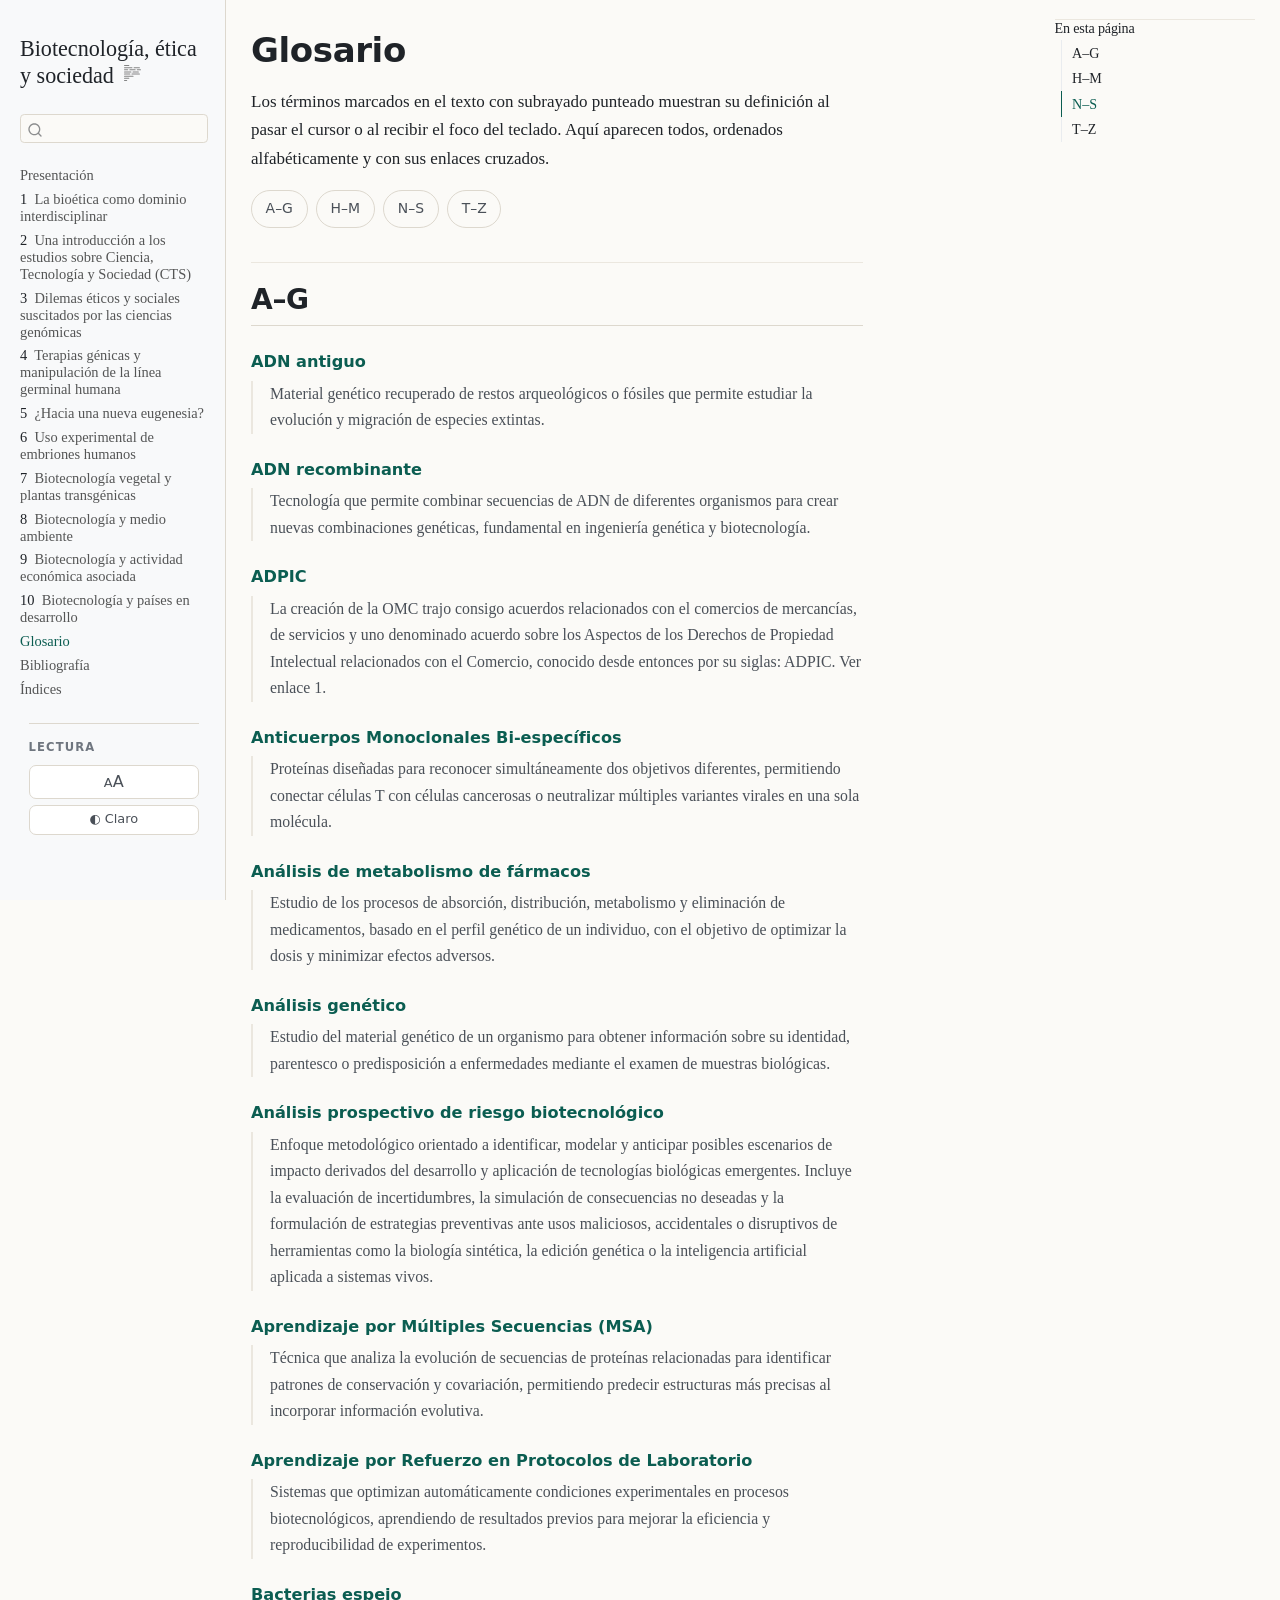
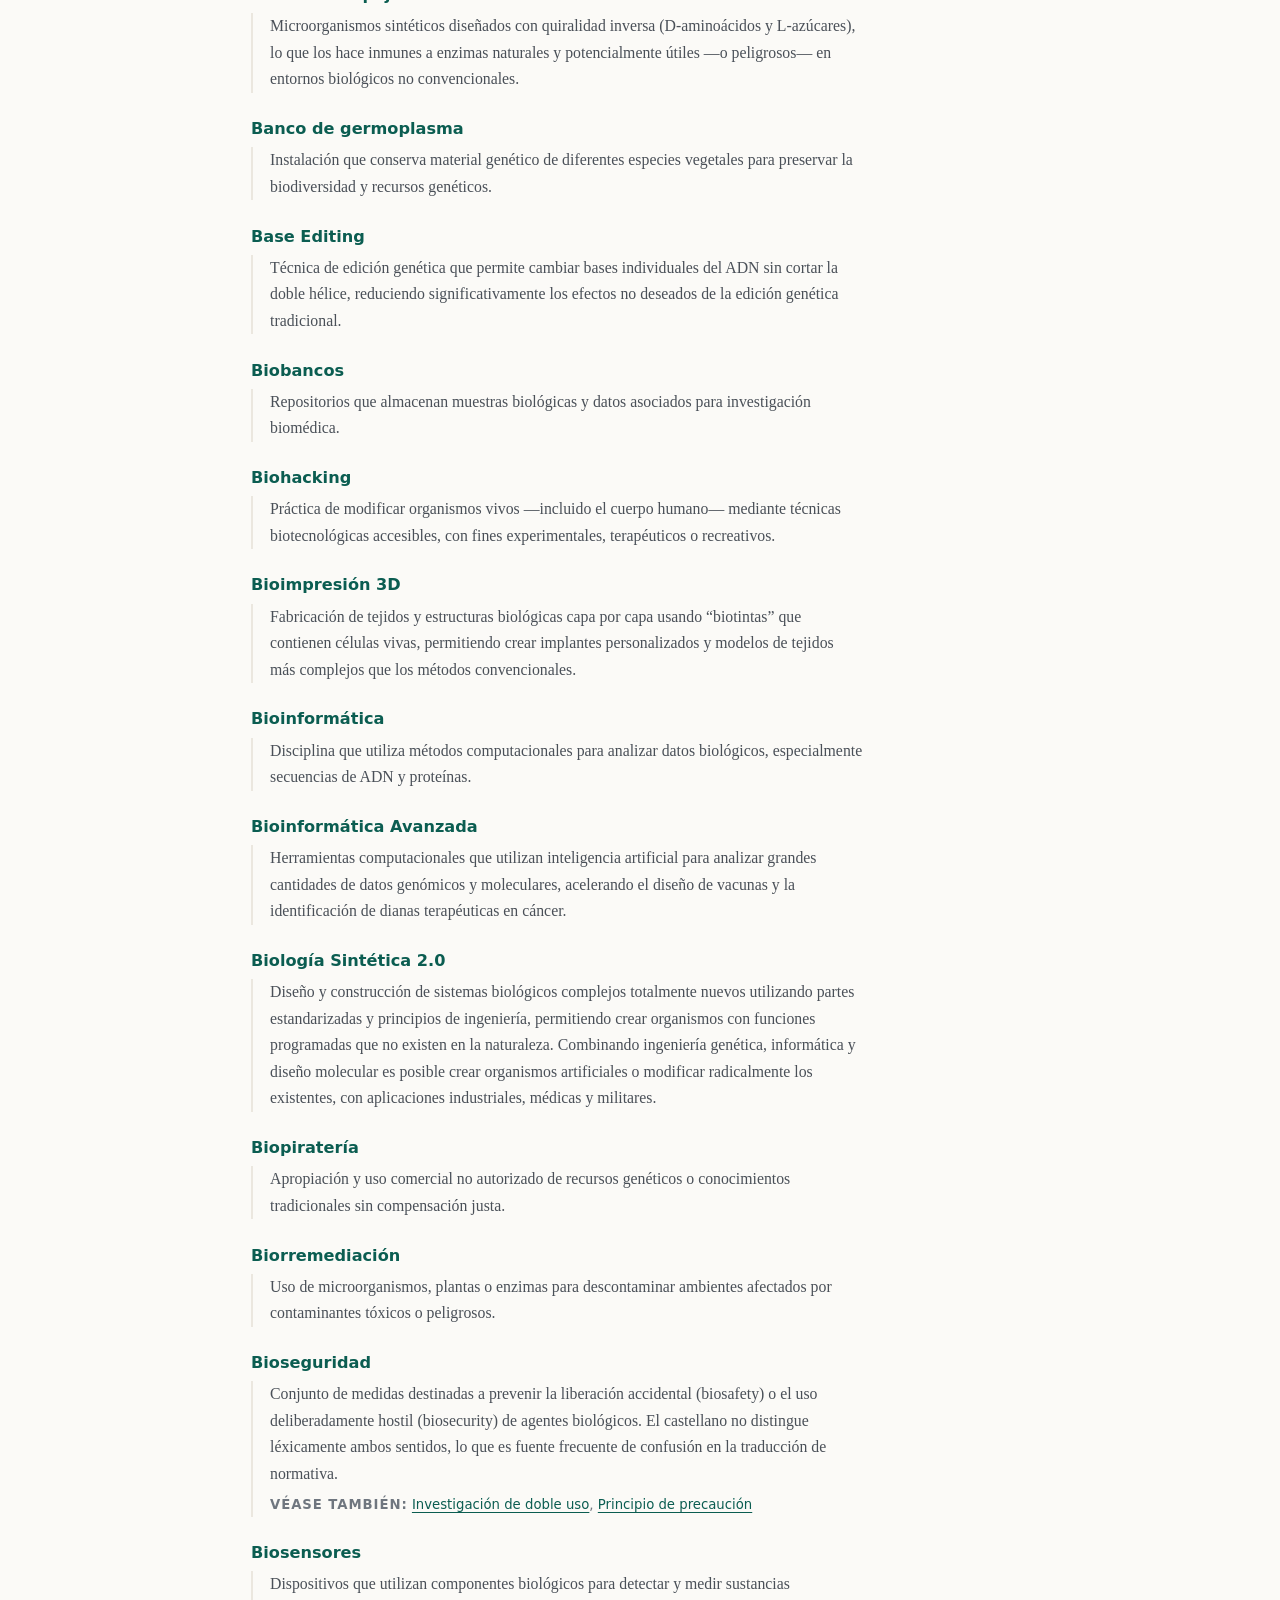
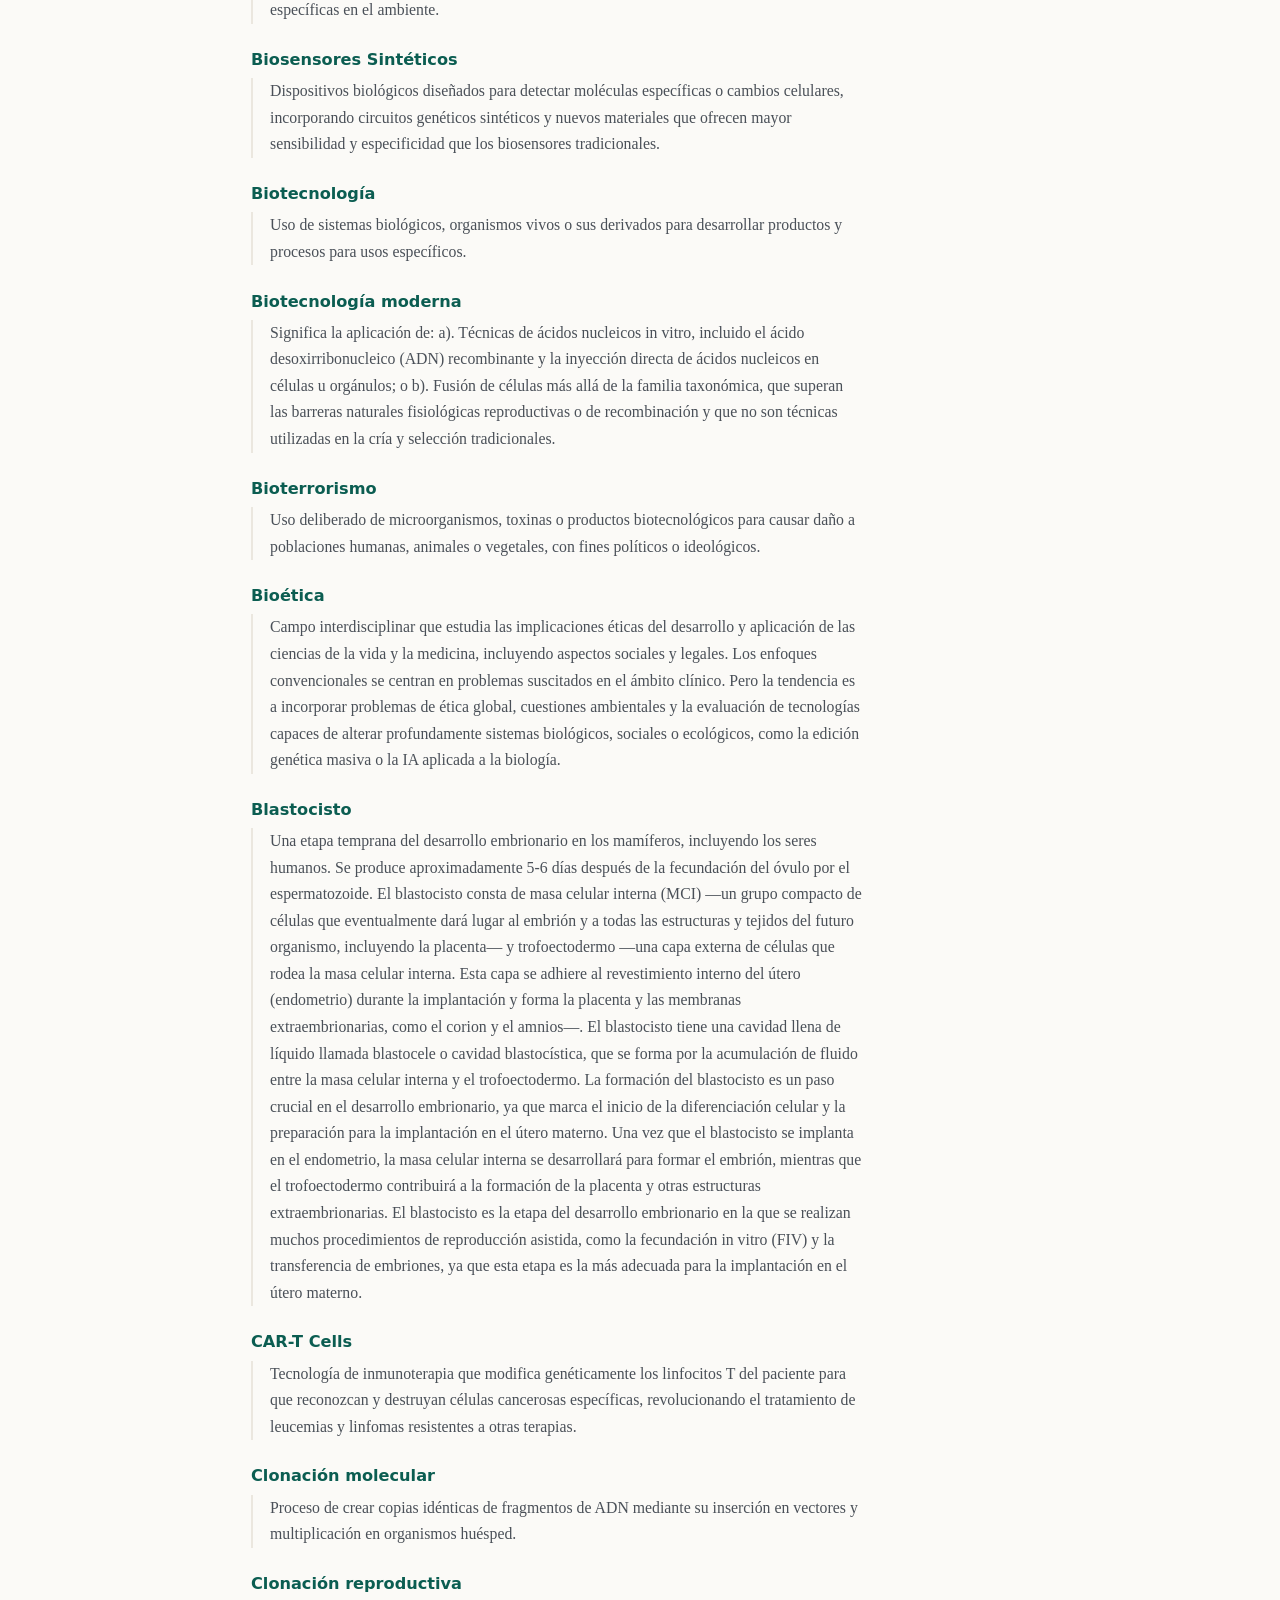
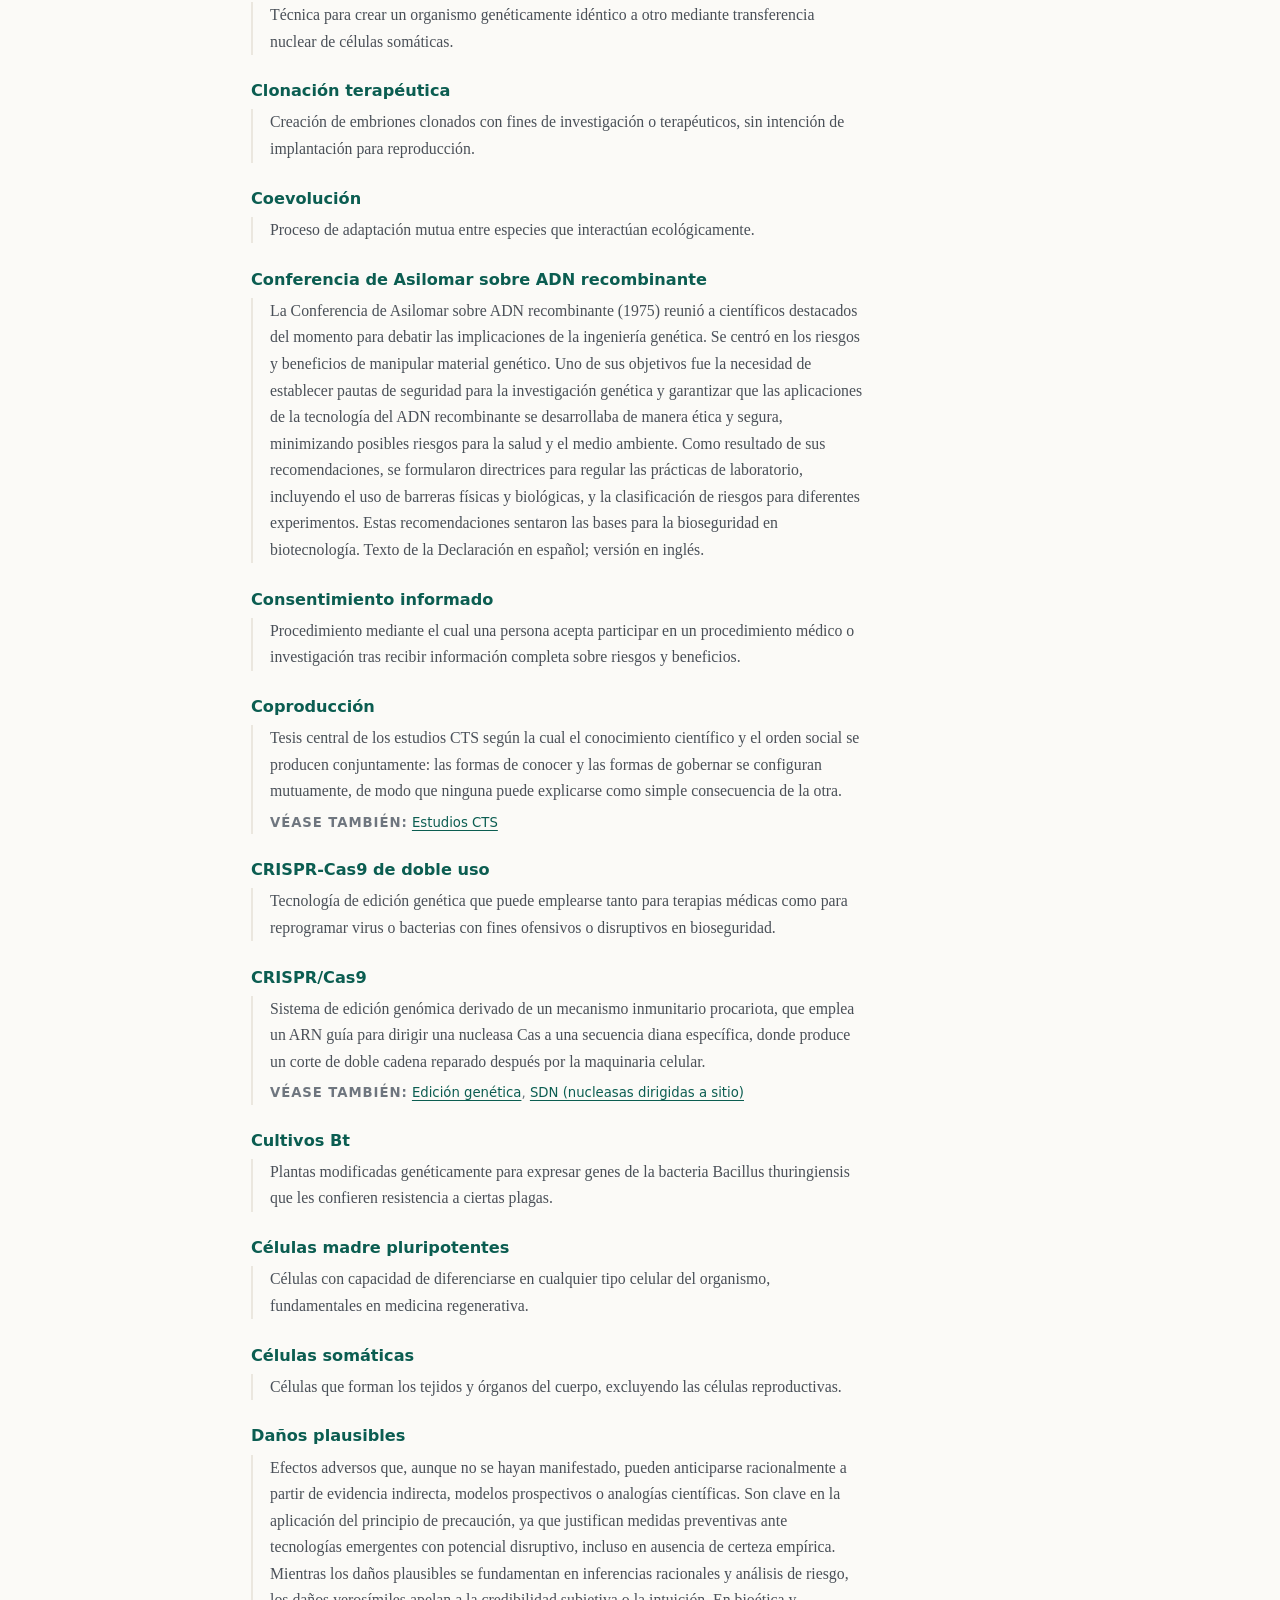
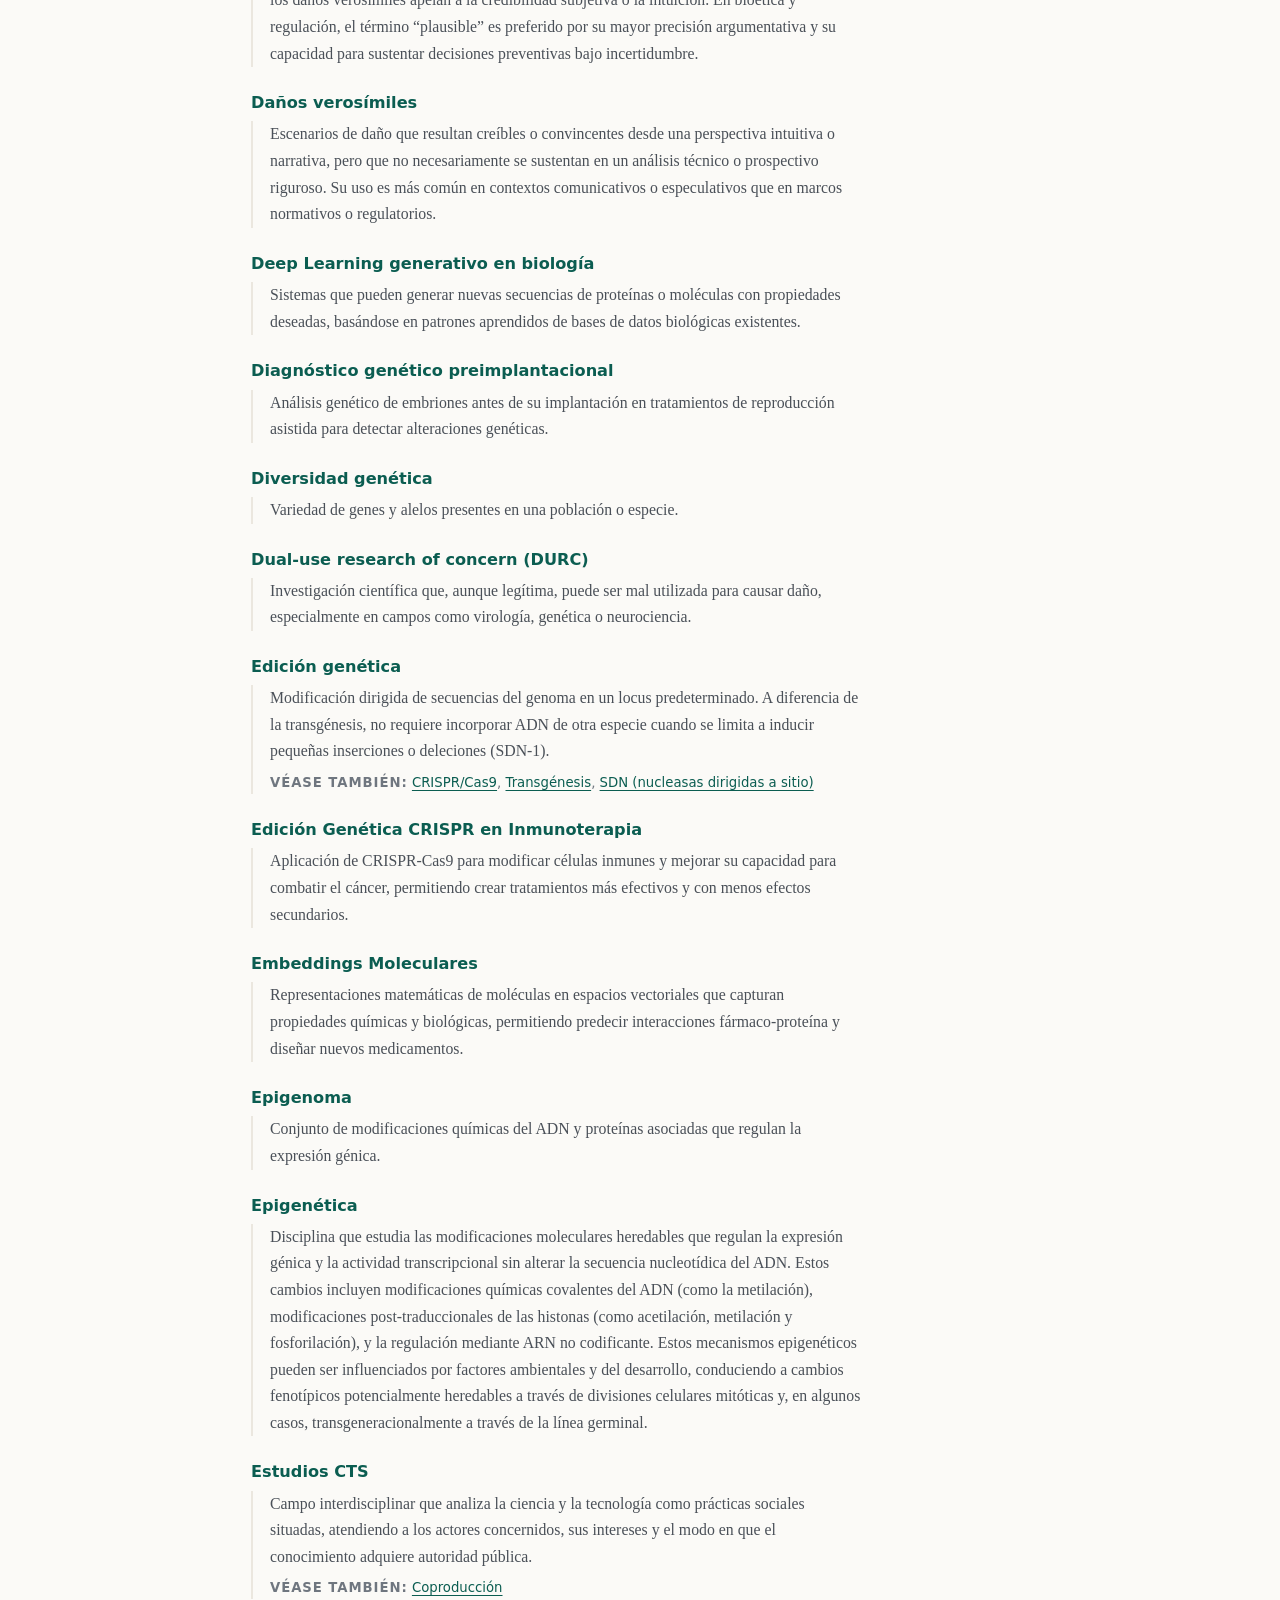
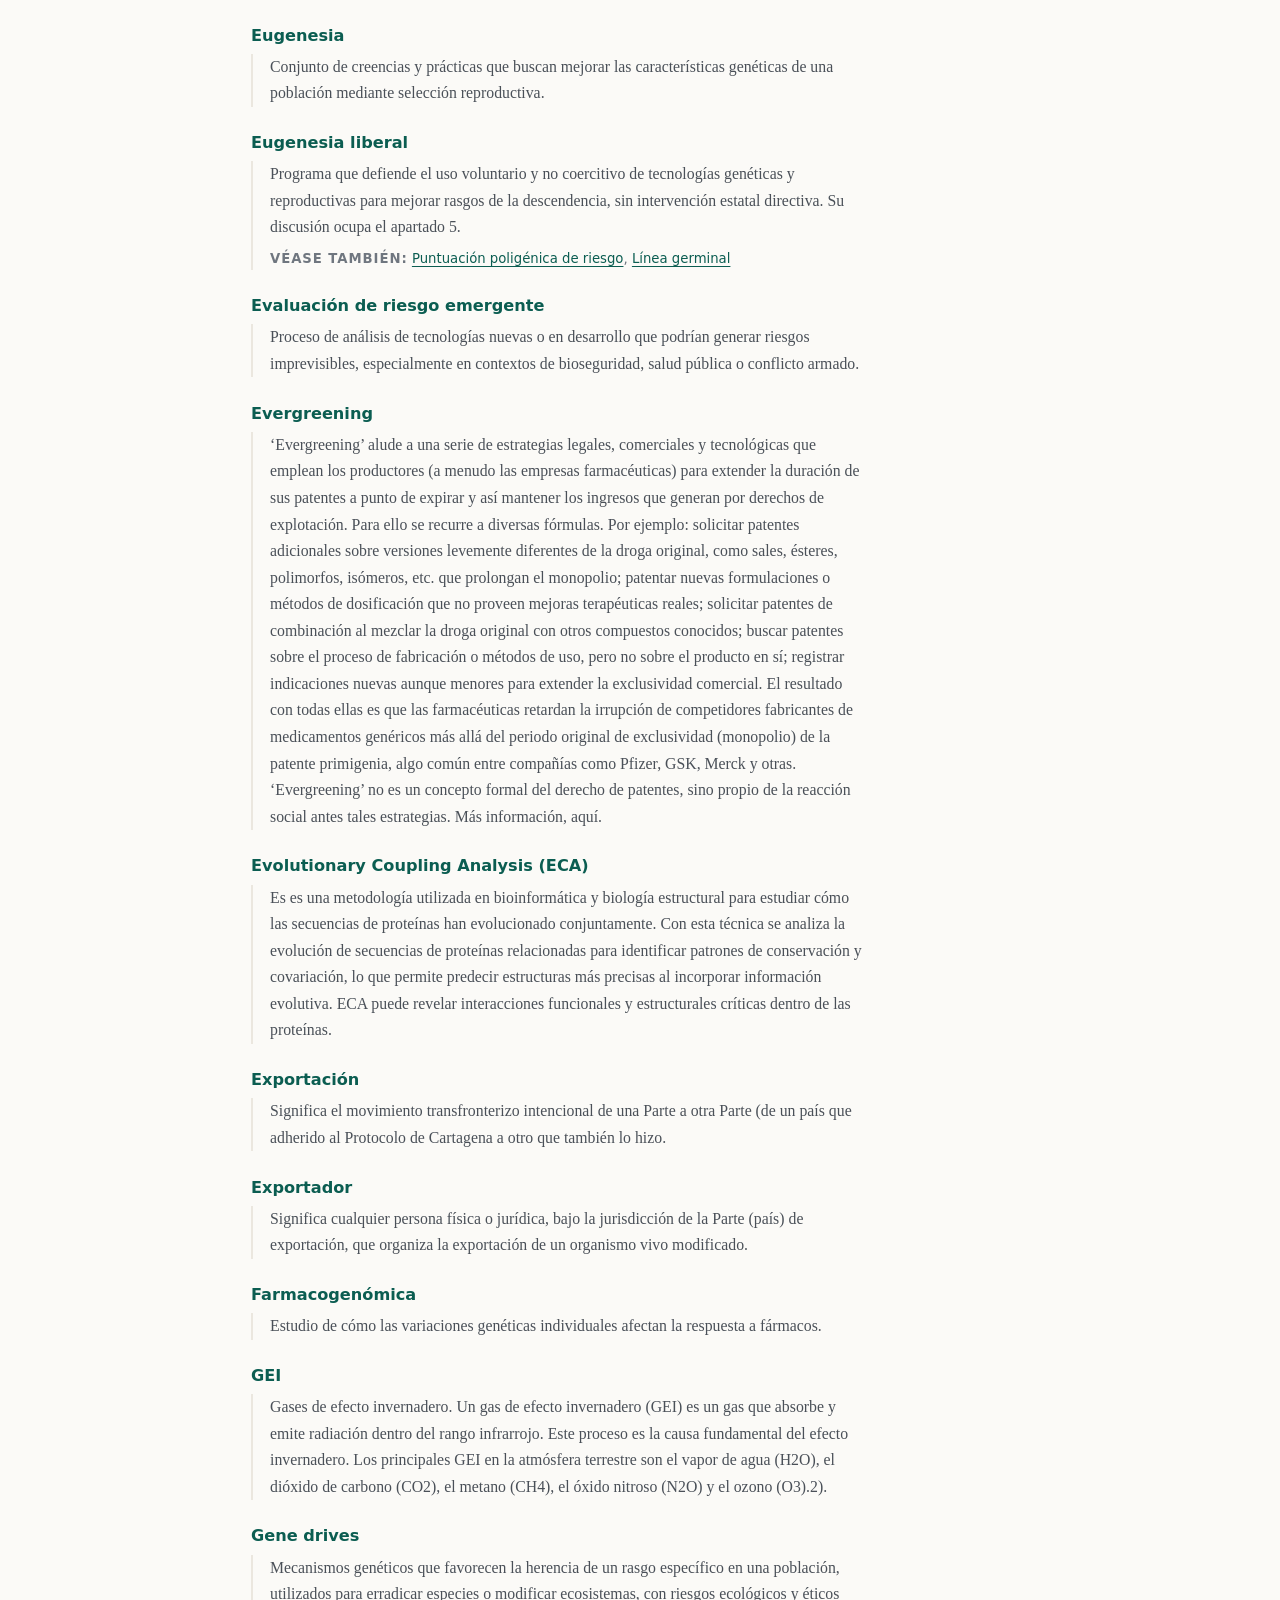
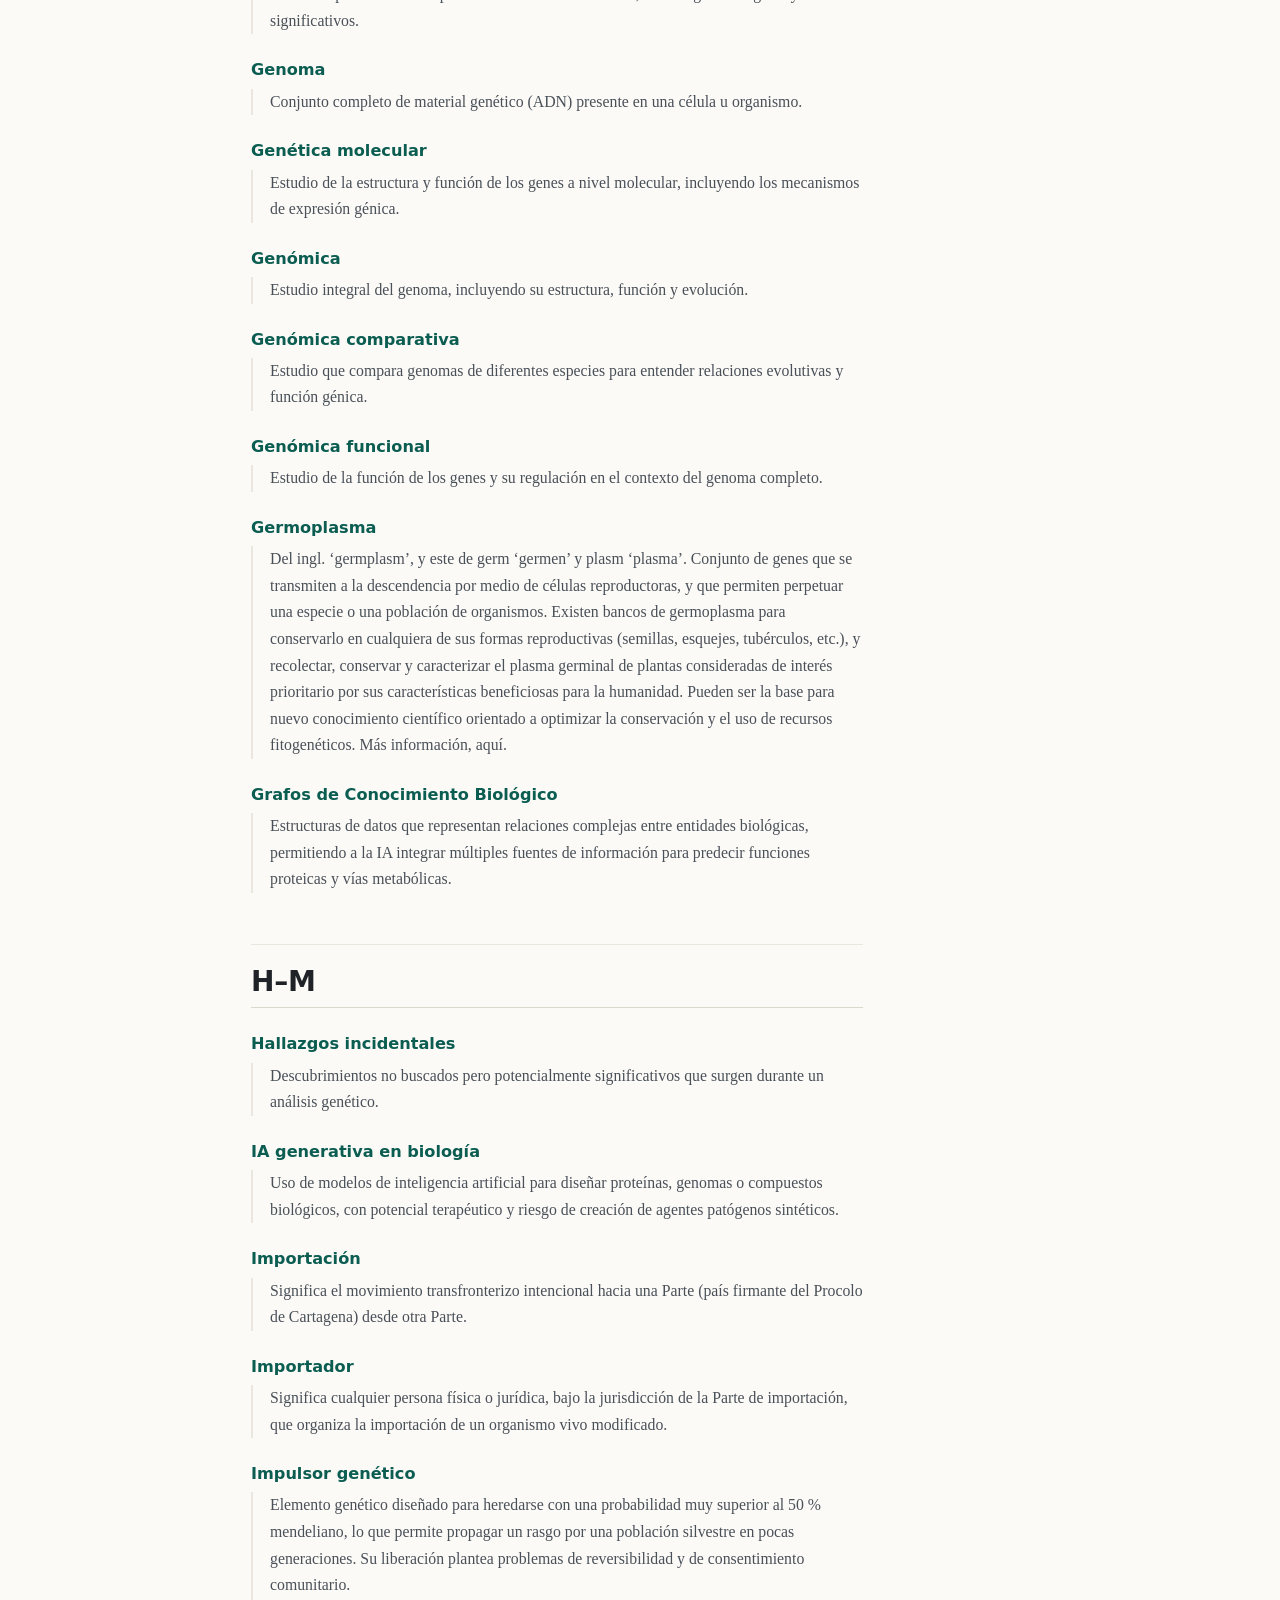
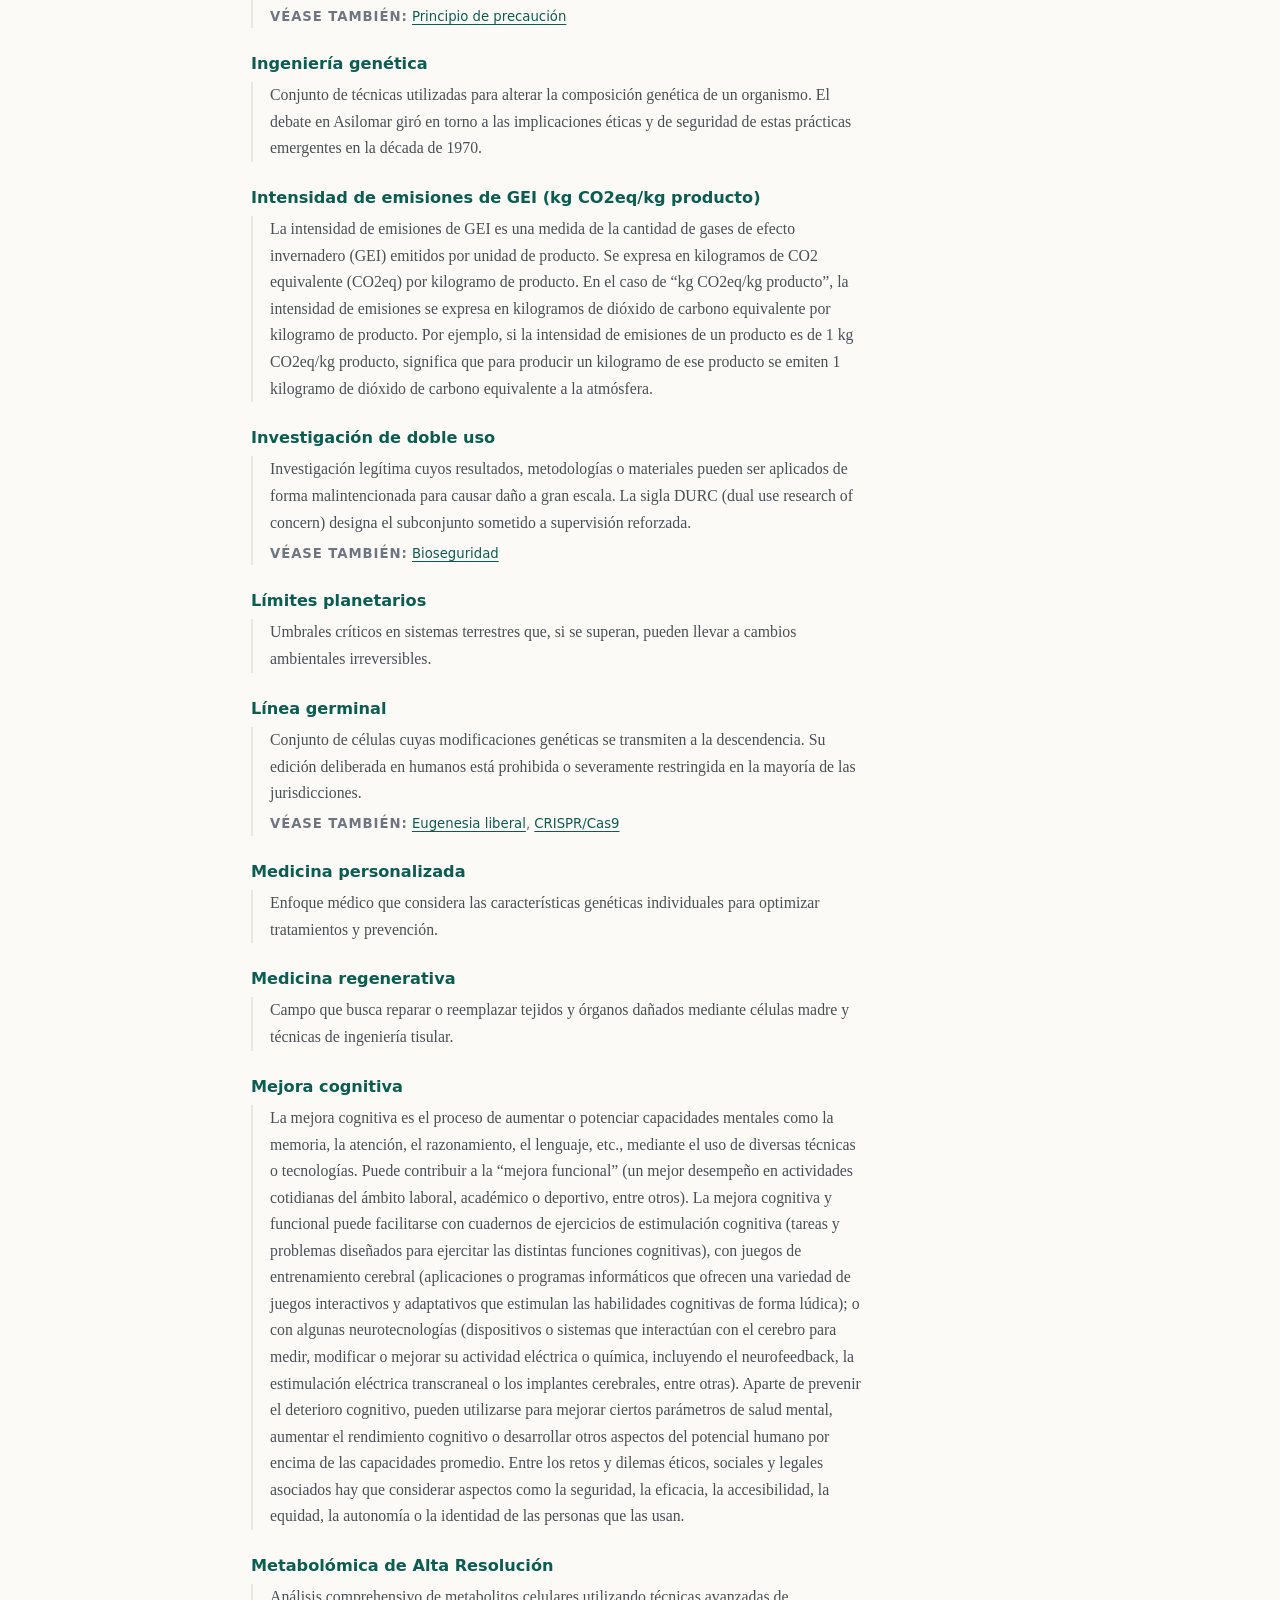
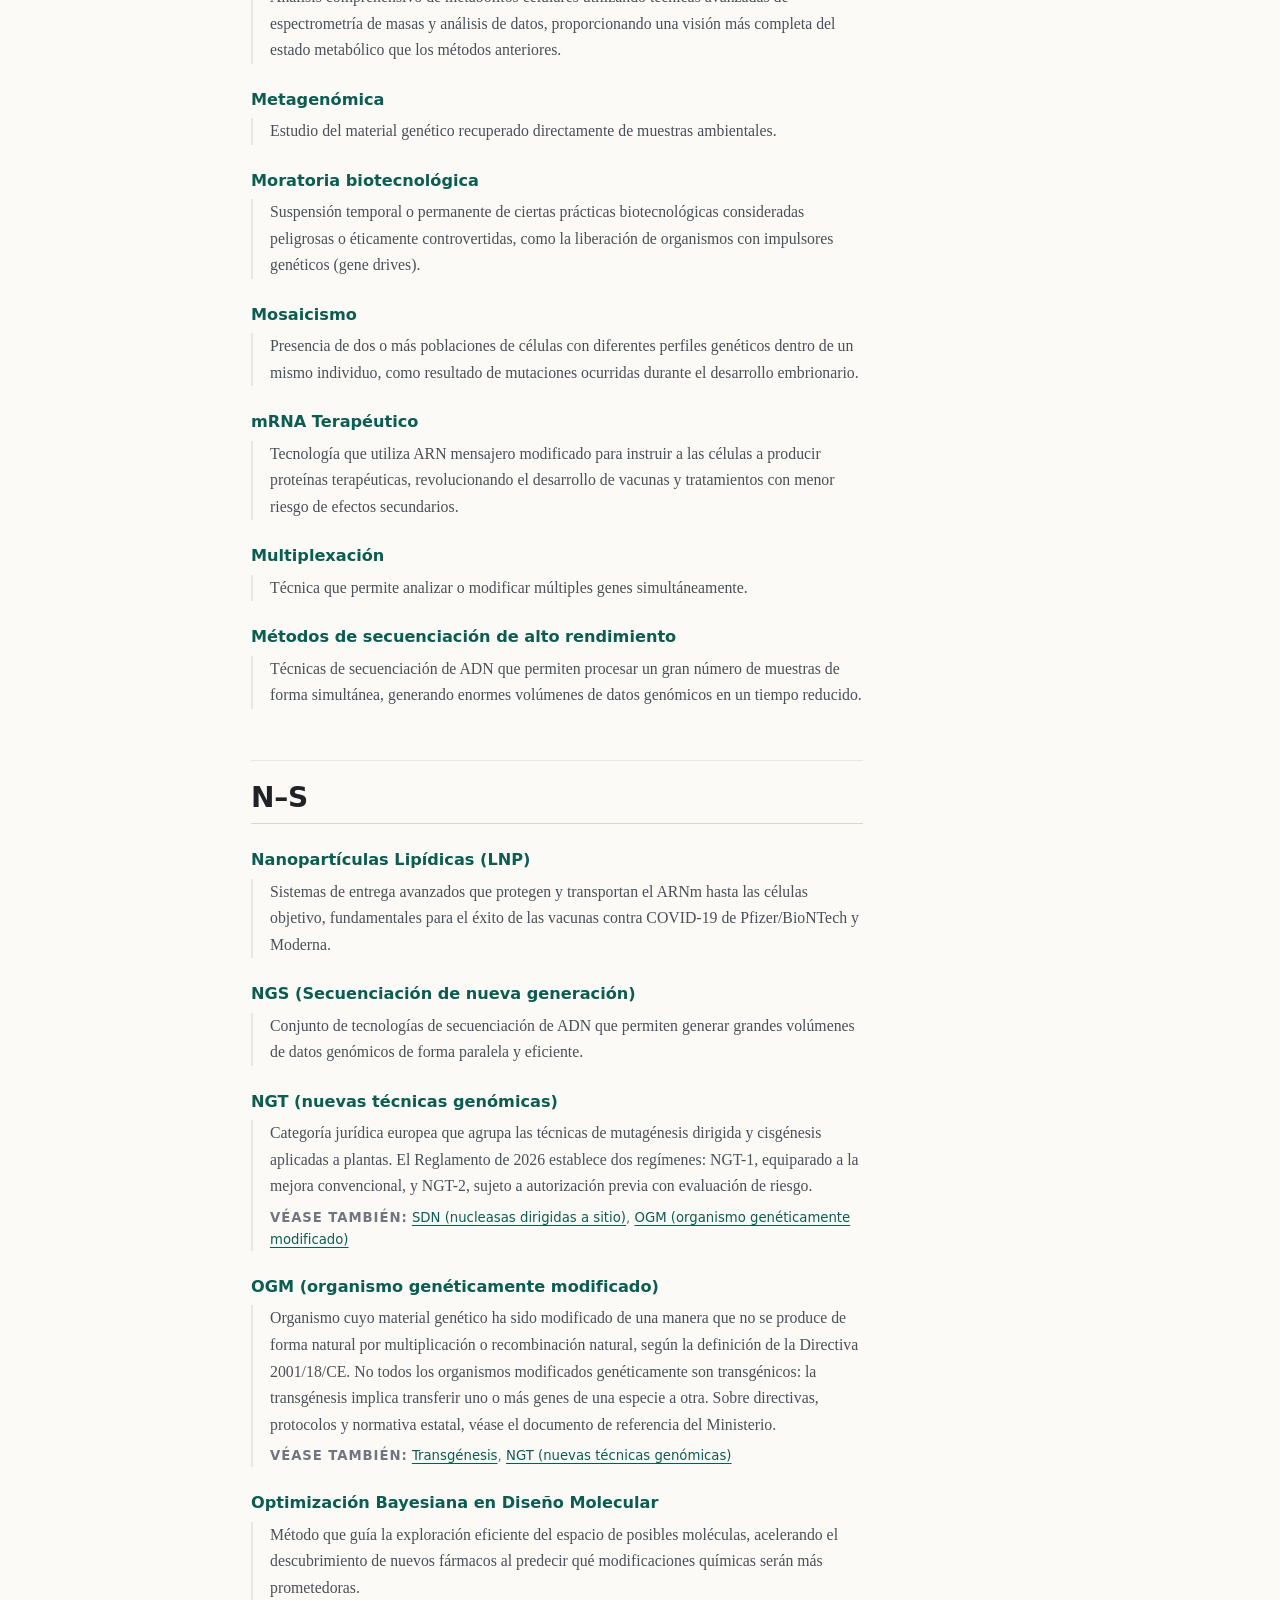
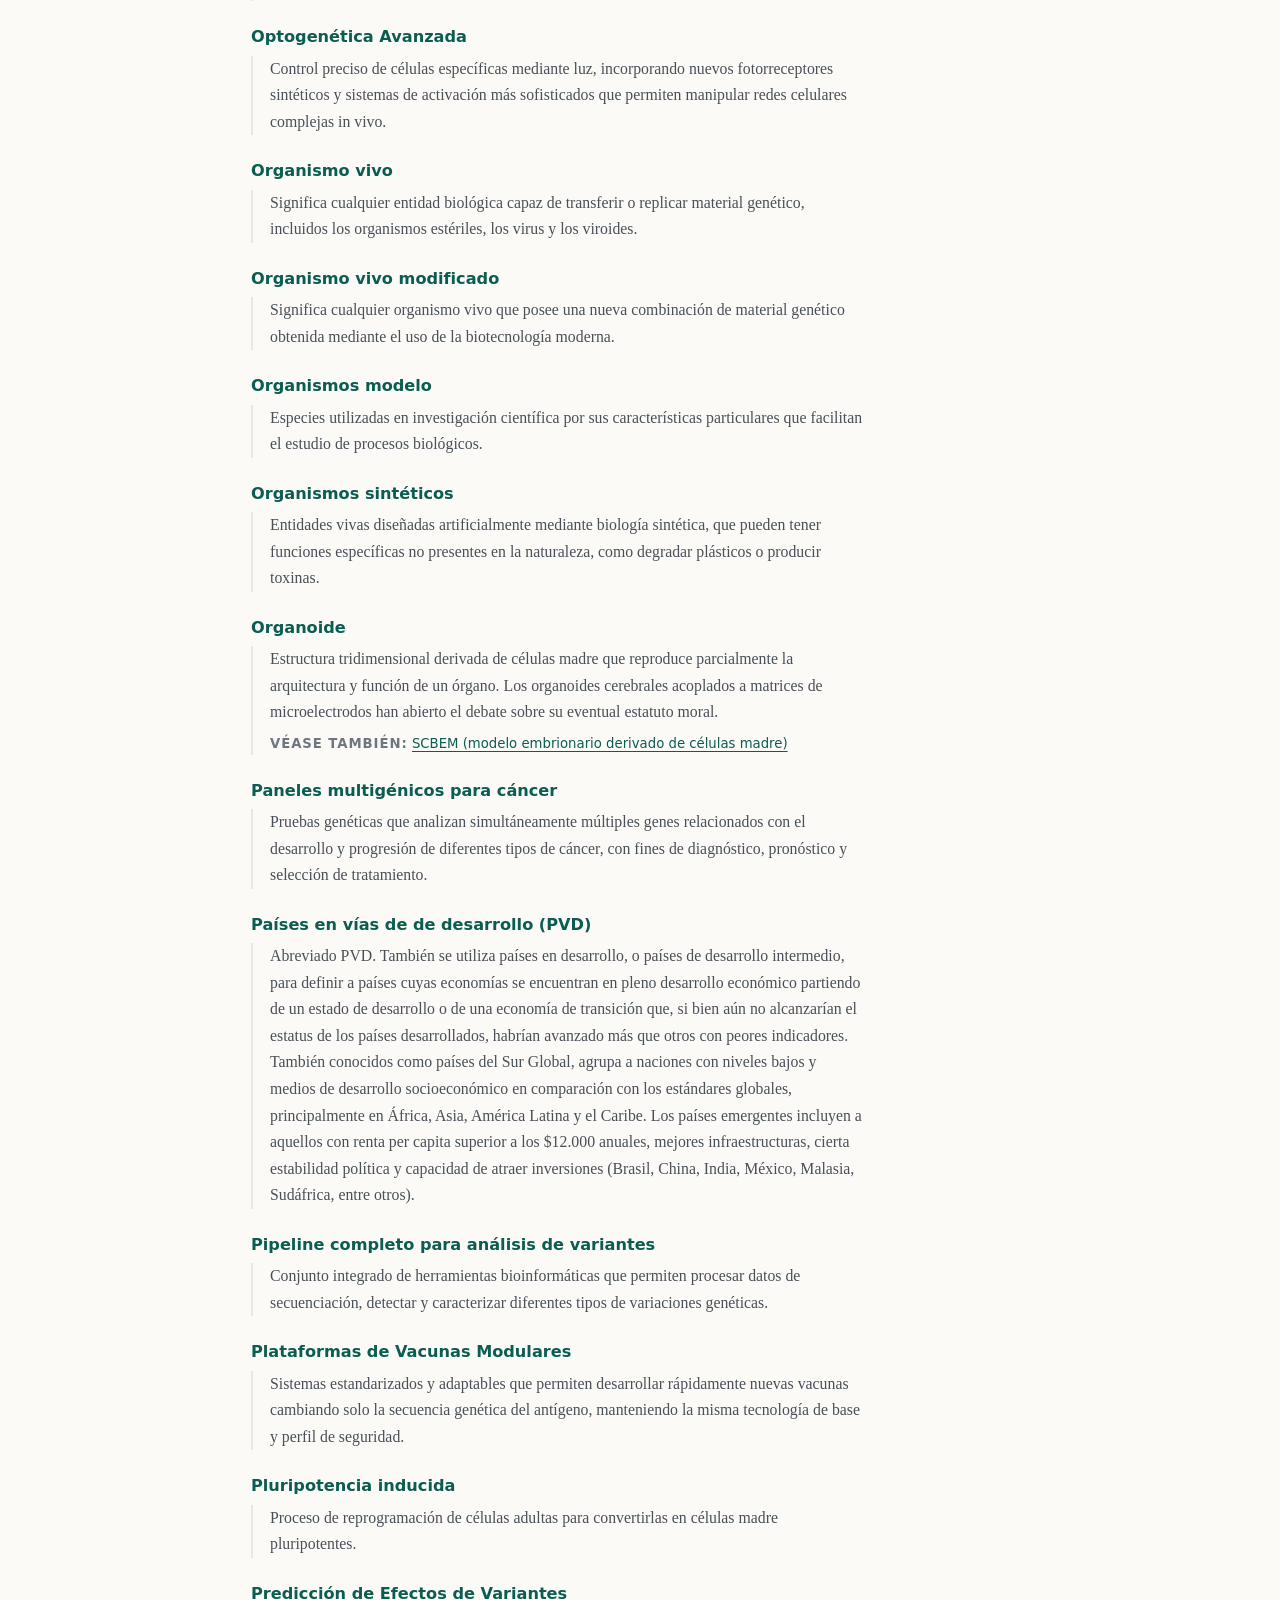
==== commit 61c37c67: "Add files via upload" ====
--- a/11-glosario.html
+++ b/11-glosario.html
@@ -32,7 +32,7 @@
 <meta name="quarto:offset" content="./">
 <link href="./12-bibliografia.html" rel="next">
 <link href="./10-paises-desarrollo.html" rel="prev">
-<link href="./img/portada.svg" rel="icon" type="image/svg+xml">
+<link href="./img/favicon.svg" rel="icon" type="image/svg+xml">
 <script src="site_libs/quarto-html/quarto.js" type="module"></script>
 <script src="site_libs/quarto-html/tabsets/tabsets.js" type="module"></script>
 <script src="site_libs/quarto-html/axe/axe-check.js" type="module"></script>
@@ -43,7 +43,7 @@
 <link href="site_libs/quarto-html/quarto-syntax-highlighting-734bfe885269c4a88ff10b7879bcf292.css" rel="stylesheet" id="quarto-text-highlighting-styles">
 <script src="site_libs/bootstrap/bootstrap.min.js"></script>
 <link href="site_libs/bootstrap/bootstrap-icons.css" rel="stylesheet">
-<link href="site_libs/bootstrap/bootstrap-d90cffeb84e22bdc7cc335a90e736fee.min.css" rel="stylesheet" append-hash="true" id="quarto-bootstrap" data-mode="light">
+<link href="site_libs/bootstrap/bootstrap-ac10eb1cc8d69fa5cc4deb1837474720.min.css" rel="stylesheet" append-hash="true" id="quarto-bootstrap" data-mode="light">
 <script id="quarto-search-options" type="application/json">{
   "location": "sidebar",
   "copy-button": false,
@@ -74,6 +74,18 @@
 <style>html{ scroll-behavior: smooth; }</style>
 <meta name="description" content="Monografía técnica sobre biotecnología, ética y sociedad para estudiantes del Máster Universitario en Biotecnología.">
 <meta name="color-scheme" content="light dark">
+<link rel="icon" href="img/favicon.svg" type="image/svg+xml">
+<link rel="icon" href="img/favicon.ico" sizes="32x32">
+<link rel="apple-touch-icon" href="img/apple-touch-icon.png">
+<link rel="manifest" href="site.webmanifest">
+<meta name="theme-color" content="#0F3D36">
+<meta property="og:type" content="book">
+<meta property="og:title" content="Glosario – Biotecnología, ética y sociedad">
+<meta property="og:description" content="">
+<meta property="og:image" content="https://utilizas.github.io/bes2026/img/og-image.png">
+<meta property="og:url" content="https://utilizas.github.io/bes2026/">
+<meta property="og:locale" content="es_ES">
+<meta name="twitter:card" content="summary_large_image">
 
 
 </head>
@@ -550,17 +562,13 @@
 grandes volúmenes de datos genómicos de forma paralela y eficiente.</dd><dt id="glos-ngt">NGT (nuevas técnicas genómicas)</dt><dd id="gloss-def-ngt">Categoría jurídica europea que agrupa las técnicas de mutagénesis
 dirigida y cisgénesis aplicadas a plantas. El Reglamento de 2026
 establece dos regímenes: NGT-1, equiparado a la mejora convencional, y
-NGT-2, sujeto a autorización previa con evaluación de riesgo.<p class="glosario-ver"><span>Véase también:</span> <a href="#glos-sdn">SDN (nucleasas dirigidas a sitio)</a>, <a href="#glos-ogm">OGM (organismo genéticamente modificado)</a></p></dd><dt id="glos-ogm-2">OGM</dt><dd id="gloss-def-ogm-2">Organismo Genéticamente Modificado (abreviado OGM, OMG o GMO, por sus
-siglas en inglés). OGM refiere a cualquier organismo, con excepción de
-los seres humanos, cuyo material genético ha sido modificado de una
-manera que no se produce de forma natural en el apareamiento o en la
-recombinación natural, siempre que se utilicen técnicas reglamentarias.
-No todos los organismos genéticamente modificados son transgénicos (por
-transferencia de uno o más genes de una especie a otra). Sobre
-directivas, protocolos y normativa estatal de referencia, véase
-Ministerio de Cultura, Alimentación y Medio Ambiente.</dd><dt id="glos-ogm">OGM (organismo genéticamente modificado)</dt><dd id="gloss-def-ogm">Organismo cuyo material genético ha sido modificado de una manera que
+NGT-2, sujeto a autorización previa con evaluación de riesgo.<p class="glosario-ver"><span>Véase también:</span> <a href="#glos-sdn">SDN (nucleasas dirigidas a sitio)</a>, <a href="#glos-ogm">OGM (organismo genéticamente modificado)</a></p></dd><dt id="glos-ogm">OGM (organismo genéticamente modificado)</dt><dd id="gloss-def-ogm">Organismo cuyo material genético ha sido modificado de una manera que
 no se produce de forma natural por multiplicación o recombinación
-natural, según la definición de la Directiva 2001/18/CE.<p class="glosario-ver"><span>Véase también:</span> <a href="#glos-transgenesis">Transgénesis</a>, <a href="#glos-ngt">NGT (nuevas técnicas genómicas)</a></p></dd><dt id="glos-optimizacion-bayesiana-en-diseno">Optimización Bayesiana en Diseño Molecular</dt><dd id="gloss-def-optimizacion-bayesiana-en-diseno">Método que guía la exploración eficiente del espacio de posibles
+natural, según la definición de la Directiva 2001/18/CE. No todos los
+organismos modificados genéticamente son transgénicos: la transgénesis
+implica transferir uno o más genes de una especie a otra. Sobre
+directivas, protocolos y normativa estatal, véase el documento de
+referencia del Ministerio.<p class="glosario-ver"><span>Véase también:</span> <a href="#glos-transgenesis">Transgénesis</a>, <a href="#glos-ngt">NGT (nuevas técnicas genómicas)</a></p></dd><dt id="glos-optimizacion-bayesiana-en-diseno">Optimización Bayesiana en Diseño Molecular</dt><dd id="gloss-def-optimizacion-bayesiana-en-diseno">Método que guía la exploración eficiente del espacio de posibles
 moléculas, acelerando el descubrimiento de nuevos fármacos al predecir
 qué modificaciones químicas serán más prometedoras.</dd><dt id="glos-optogenetica-avanzada">Optogenética Avanzada</dt><dd id="gloss-def-optogenetica-avanzada">Control preciso de células específicas mediante luz, incorporando
 nuevos fotorreceptores sintéticos y sistemas de activación más
@@ -1409,6 +1417,57 @@
 }
 
 /* ---------------------------------------------------------------------------
+   3 bis. Licencia en el bloque de título
+
+   Quarto compone el bloque de título con celdas fijas: autoría, afiliación,
+   fecha y, si se declara en el YAML, DOI. No admite añadir campos propios.
+
+   El DOI se ha retirado del YAML porque aparecía dos veces —allí y, con la
+   cita completa, en «Cómo citar»— y en la primera posición no aportaba nada:
+   un identificador suelto, sin contexto, antes de que el lector sepa qué
+   tiene delante. En su lugar se añade aquí una celda con los iconos de la
+   licencia, que sí es información accionable de un vistazo.
+
+   Los iconos se dibujan en SVG en línea, no se enlazan desde creativecommons.org:
+   así funcionan sin conexión en la salida de fichero único y no dependen de un
+   dominio externo. El enlace sí apunta al texto legal de la licencia.
+   ------------------------------------------------------------------------ */
+(function () {
+  var meta = $(".quarto-title-meta");
+  if (!meta || $(".bes-licencia-meta")) return;
+
+  // Solo en la portada: el resto de apartados no repite el bloque de título.
+  if (!/(^|\/)(index\.html|bes26\.html)?$/.test(location.pathname.split("?")[0]) &&
+      !$("#sec-presentacion")) return;
+
+  var iconos = [
+    ["cc",    "M17.5 2A15.5 15.5 0 1 0 33 17.5 15.5 15.5 0 0 0 17.5 2Zm0 2.8A12.7 12.7 0 1 1 4.8 17.5 12.7 12.7 0 0 1 17.5 4.8Zm-.2 5.6a7 7 0 1 0 0 14 7 7 0 0 0 6.3-3.9l-2.6-1.3a4.1 4.1 0 1 1 0-3.6l2.6-1.3a7 7 0 0 0-6.3-3.9Z", "Creative Commons"],
+    ["by",    "M17.5 2A15.5 15.5 0 1 0 33 17.5 15.5 15.5 0 0 0 17.5 2Zm0 2.8A12.7 12.7 0 1 1 4.8 17.5 12.7 12.7 0 0 1 17.5 4.8Zm0 2.4a2.5 2.5 0 1 1-2.5 2.5 2.5 2.5 0 0 1 2.5-2.5Zm-4.3 6.3h8.6a1.4 1.4 0 0 1 1.4 1.4v6.2h-2.3v8.1h-6.8v-8.1h-2.3v-6.2a1.4 1.4 0 0 1 1.4-1.4Z", "Atribución"],
+    ["nc",    "M17.5 2A15.5 15.5 0 1 0 33 17.5 15.5 15.5 0 0 0 17.5 2Zm0 2.8A12.7 12.7 0 1 1 4.8 17.5 12.7 12.7 0 0 1 17.5 4.8Zm-1.2 4.4v1.6a6.4 6.4 0 0 0-3 .9l1.9 1.9a4 4 0 0 1 1.1-.2Zm2.4 0v1.6a4.2 4.2 0 0 1 3.4 4v.5h2.4v-.5a6.5 6.5 0 0 0-5.8-5.6Zm-8 2.1-1.7 1.7 16.5 16.5 1.7-1.7Zm-.9 5.5v.5a6.5 6.5 0 0 0 5.8 5.6v-1.6a4.2 4.2 0 0 1-3.4-4v-.5Zm9.5 4.6a4 4 0 0 1-1.1.2v1.6a6.4 6.4 0 0 0 3-.9Z", "No comercial"],
+    ["sa",    "M17.5 2A15.5 15.5 0 1 0 33 17.5 15.5 15.5 0 0 0 17.5 2Zm0 2.8A12.7 12.7 0 1 1 4.8 17.5 12.7 12.7 0 0 1 17.5 4.8Zm.3 4.5a8.2 8.2 0 0 0-8 6.6h-2.6l4.4 5.1 4.4-5.1h-2.6a5.1 5.1 0 0 1 9.6-.9l2.7-1.4a8.2 8.2 0 0 0-7.9-4.3Zm7.9 6.6-4.4 5.1h2.6a5.1 5.1 0 0 1-9.6.9l-2.7 1.4a8.2 8.2 0 0 0 15.9-2.3h2.6Z", "Compartir igual"]
+  ];
+
+  var svgs = iconos.map(function (i) {
+    return '<svg viewBox="0 0 35 35" width="22" height="22" role="img" aria-label="' +
+           i[2] + '" focusable="false"><title>' + i[2] + '</title>' +
+           '<path fill="currentColor" d="' + i[1] + '"></path></svg>';
+  }).join("");
+
+  var celda = document.createElement("div");
+  celda.className = "bes-licencia-meta";
+  celda.innerHTML =
+    '<div class="quarto-title-meta-heading">Licencia</div>' +
+    '<div class="quarto-title-meta-contents">' +
+      '<a class="bes-licencia" rel="license" ' +
+         'href="http://creativecommons.org/licenses/by-nc-sa/4.0/" ' +
+         'title="Atribución-NoComercial-CompartirIgual 4.0 Internacional">' +
+        svgs + '<span class="bes-licencia-txt">CC BY-NC-SA 4.0</span>' +
+      '</a>' +
+    '</div>';
+  meta.appendChild(celda);
+})();
+
+/* ---------------------------------------------------------------------------
    4. Barra de progreso de lectura
    ------------------------------------------------------------------------ */
 var pg = $("#bes-progreso");
